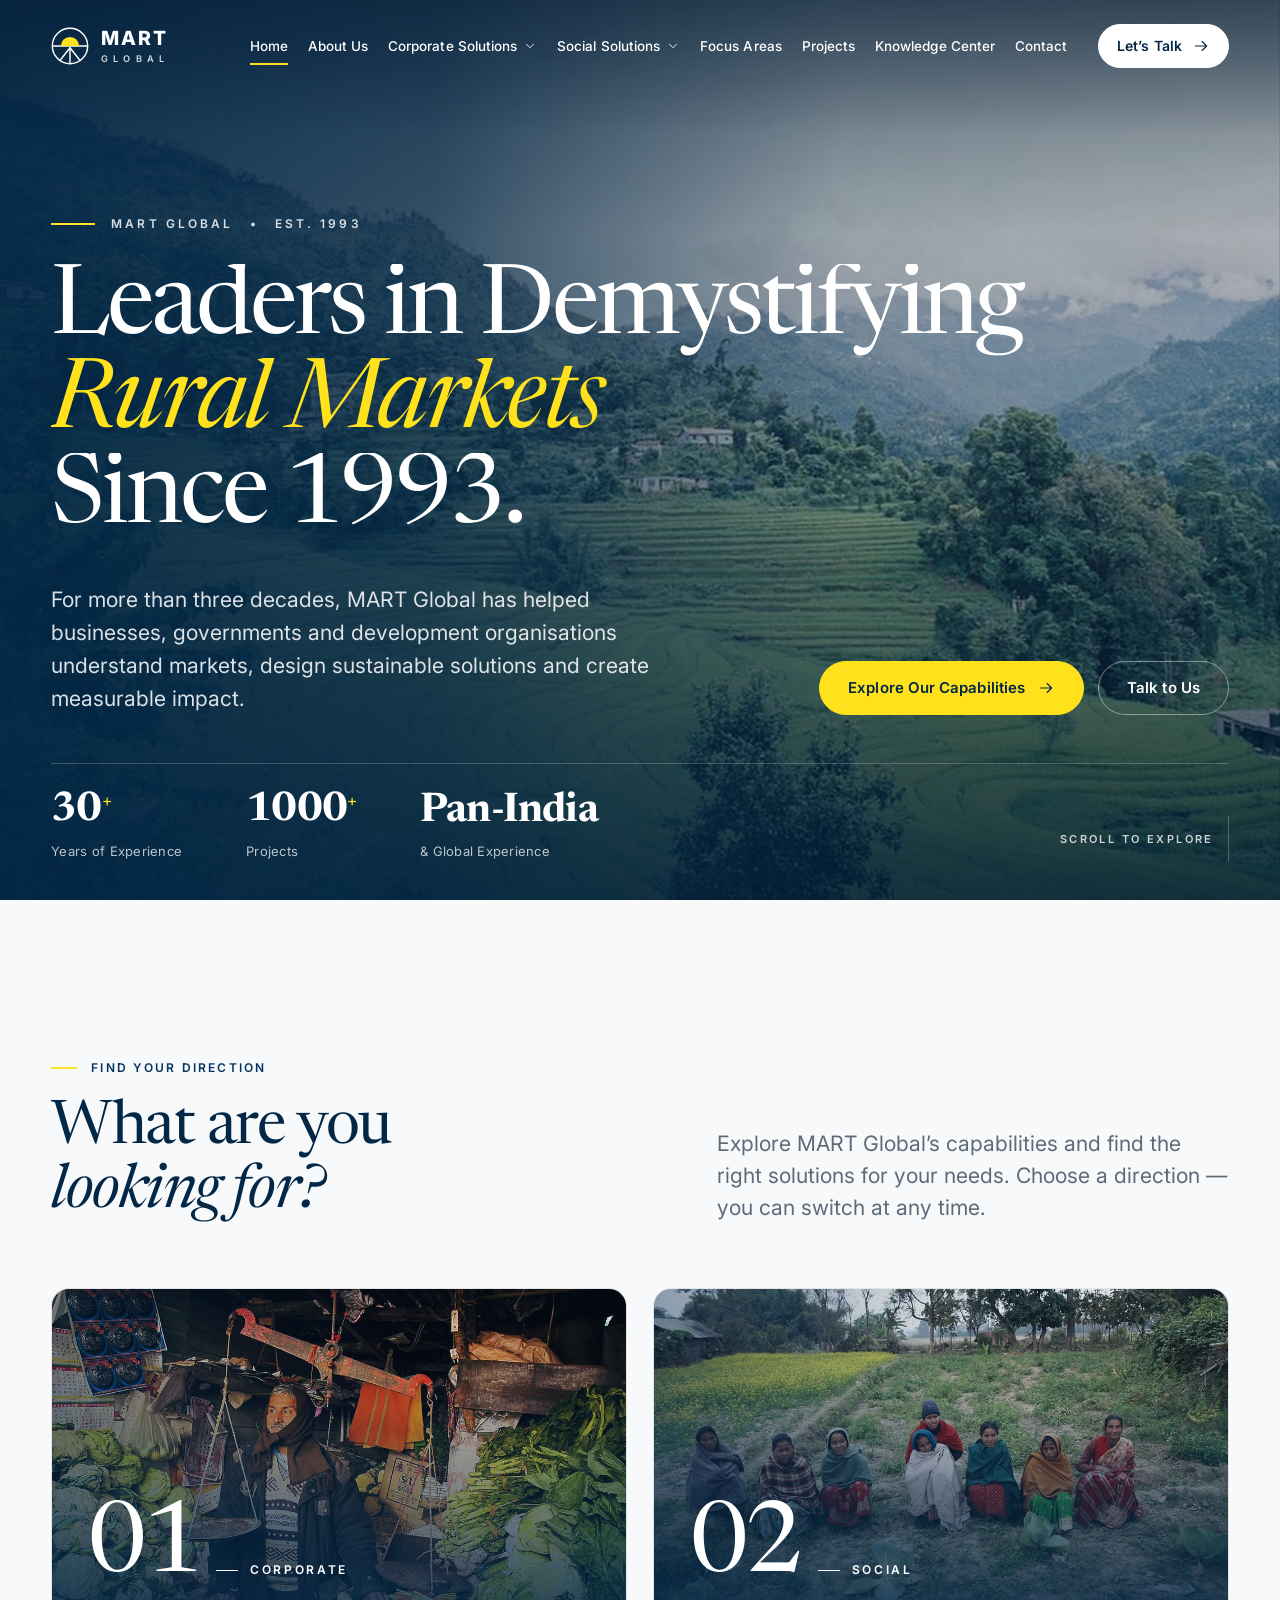
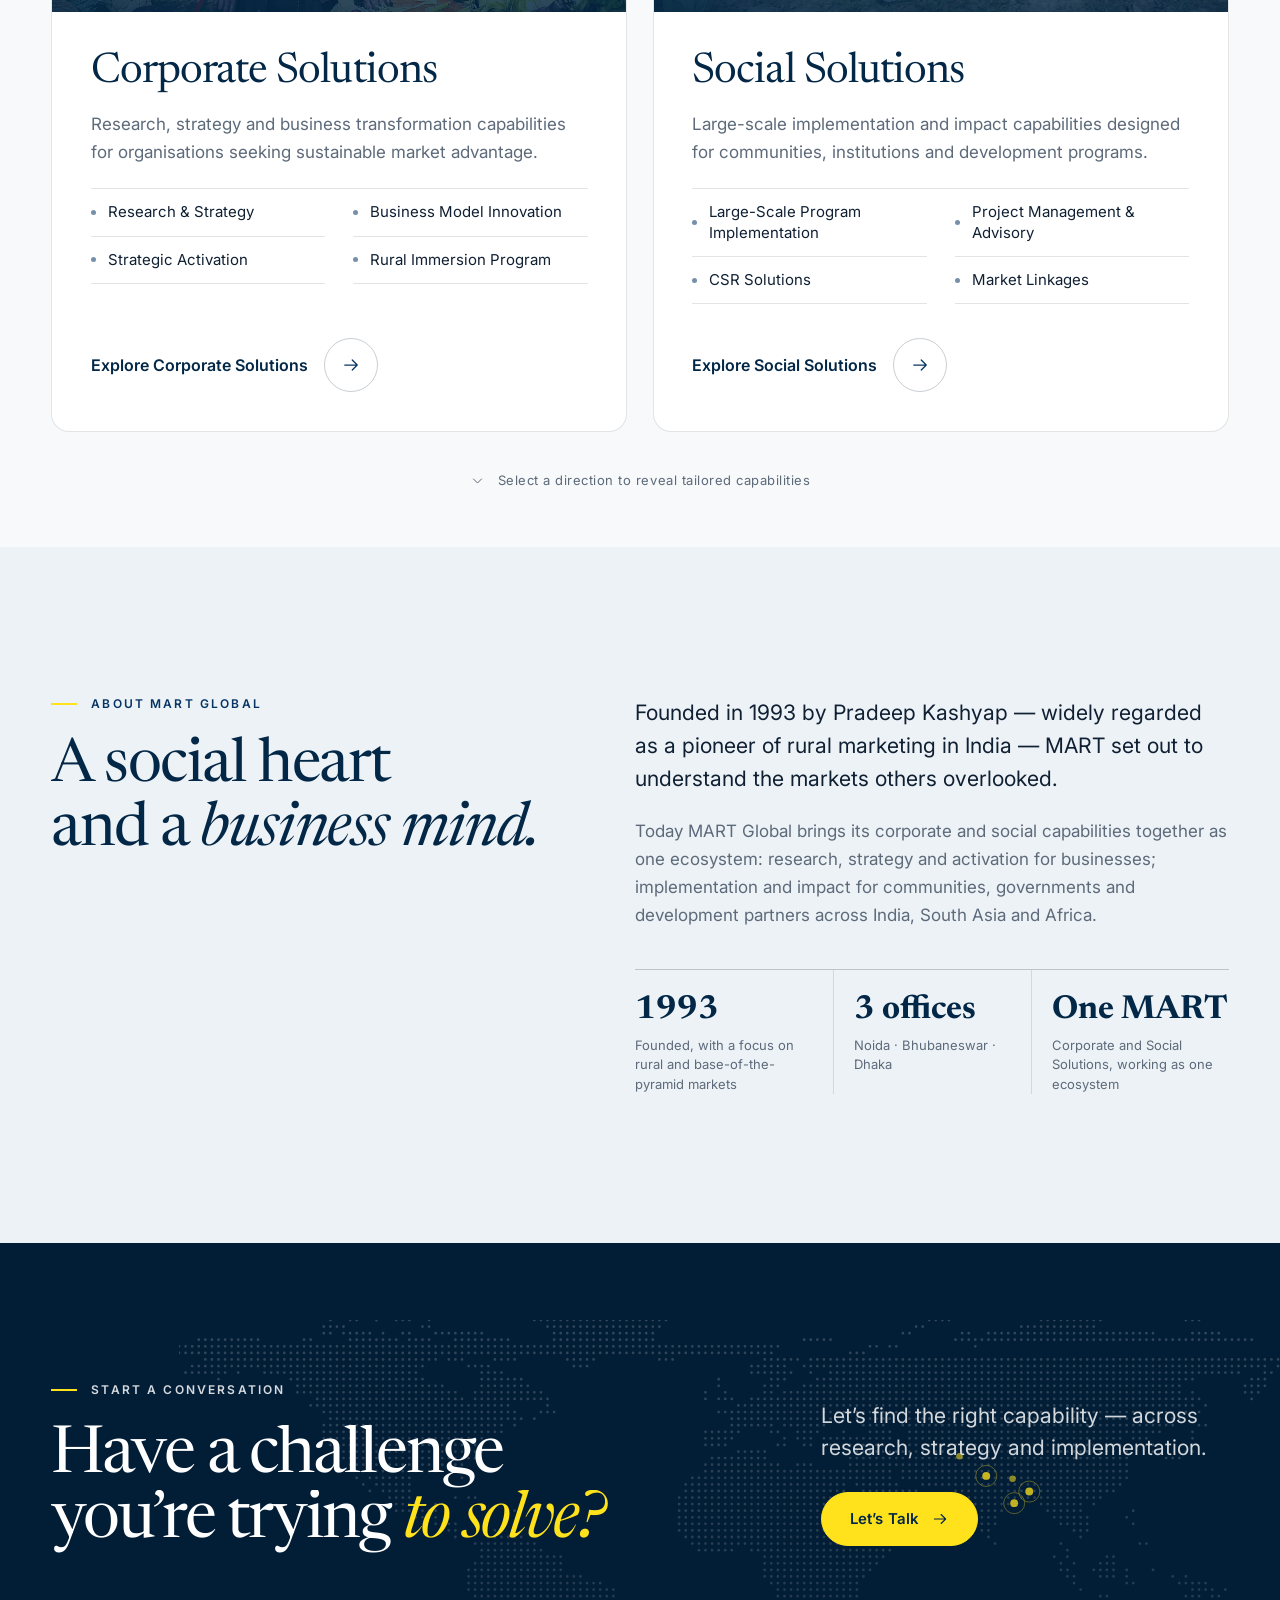
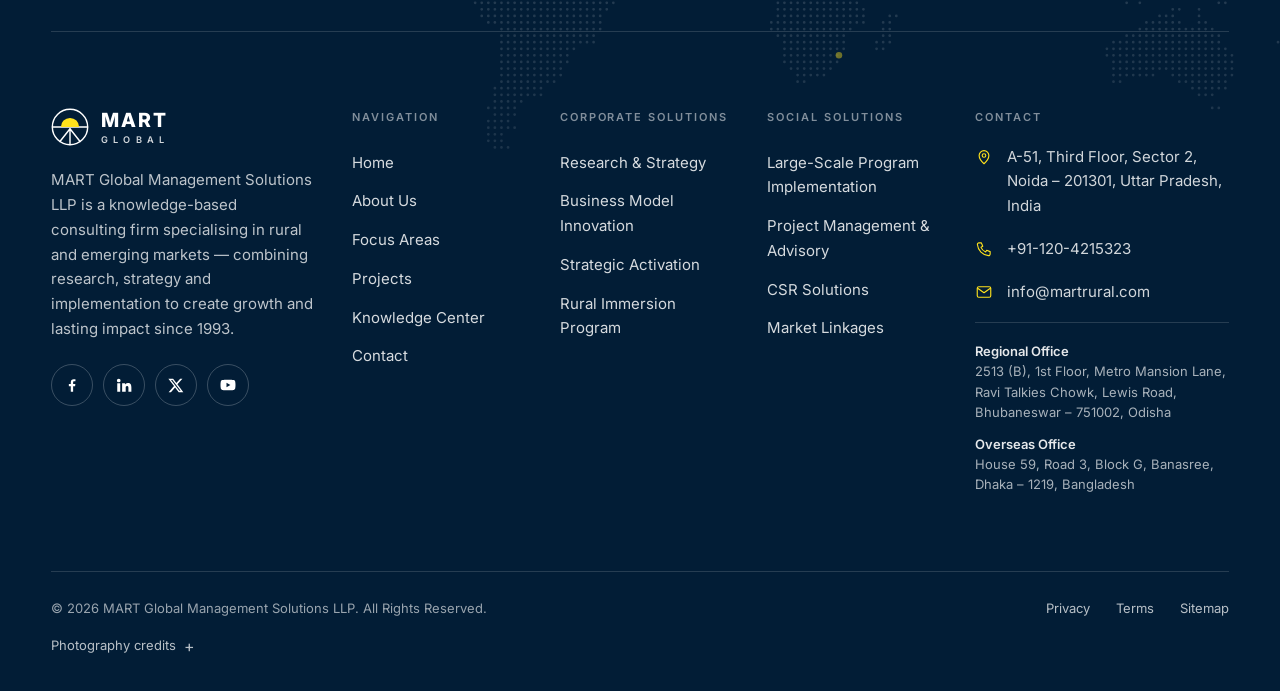
==== index.html @ ae4042a8 "Add MART Global premium frontend prototype (checkpoint) Three static pages (home with Corporate/Soci" ====
<!doctype html>
<html lang="en-IN">
<head>
  <meta charset="utf-8">
  <meta name="viewport" content="width=device-width, initial-scale=1, viewport-fit=cover">
  <title>MART Global — Leaders in Demystifying Rural Markets Since 1993</title>
  <meta name="description" content="MART Global Management Solutions LLP helps businesses, governments and development organisations understand rural and emerging markets, design sustainable solutions and create measurable impact.">
  <meta name="theme-color" content="#032746">
  <meta property="og:type" content="website">
  <meta property="og:site_name" content="MART Global Management Solutions LLP">
  <meta property="og:title" content="MART Global — Leaders in Demystifying Rural Markets Since 1993">
  <meta property="og:description" content="MART Global Management Solutions LLP helps businesses, governments and development organisations understand rural and emerging markets, design sustainable solutions and create measurable impact.">
  <meta property="og:image" content="assets/images/hero-rural-market.webp">
  <link rel="icon" href="assets/icons/favicon.svg" type="image/svg+xml">
  <link rel="preload" href="assets/fonts/newsreader-latin.woff2" as="font" type="font/woff2" crossorigin>
  <link rel="preload" href="assets/fonts/inter-latin.woff2" as="font" type="font/woff2" crossorigin>
  <link rel="stylesheet" href="assets/css/style.css">
  <script>document.documentElement.classList.add('js');</script>
</head>
<body class="page-home" id="top">
<svg xmlns="http://www.w3.org/2000/svg" style="position:absolute;width:0;height:0;overflow:hidden" aria-hidden="true" focusable="false"><symbol id="i-arrow-right" viewBox="0 0 24 24" fill="none" stroke="currentColor" stroke-width="1.5" stroke-linecap="round" stroke-linejoin="round"><path d="M4.5 12h15M13.5 6l6 6-6 6"/></symbol><symbol id="i-arrow-up-right" viewBox="0 0 24 24" fill="none" stroke="currentColor" stroke-width="1.5" stroke-linecap="round" stroke-linejoin="round"><path d="M7 17 17 7M8.5 7H17v8.5"/></symbol><symbol id="i-chevron-down" viewBox="0 0 24 24" fill="none" stroke="currentColor" stroke-width="1.5" stroke-linecap="round" stroke-linejoin="round"><path d="m6 9 6 6 6-6"/></symbol><symbol id="i-plus" viewBox="0 0 24 24" fill="none" stroke="currentColor" stroke-width="1.5" stroke-linecap="round" stroke-linejoin="round"><path d="M12 5v14M5 12h14"/></symbol><symbol id="i-close" viewBox="0 0 24 24" fill="none" stroke="currentColor" stroke-width="1.5" stroke-linecap="round" stroke-linejoin="round"><path d="M6 6l12 12M18 6 6 18"/></symbol><symbol id="i-phone" viewBox="0 0 24 24" fill="none" stroke="currentColor" stroke-width="1.5" stroke-linecap="round" stroke-linejoin="round"><path d="M5.2 3.8h3.3l1.8 4.6-2.3 1.4a11.5 11.5 0 0 0 6.2 6.2l1.4-2.3 4.6 1.8v3.3a2 2 0 0 1-2.2 2A16.3 16.3 0 0 1 3.2 6a2 2 0 0 1 2-2.2Z"/></symbol><symbol id="i-mail" viewBox="0 0 24 24" fill="none" stroke="currentColor" stroke-width="1.5" stroke-linecap="round" stroke-linejoin="round"><rect x="3" y="5" width="18" height="14" rx="2"/><path d="m3.5 7 8.5 6 8.5-6"/></symbol><symbol id="i-map-pin" viewBox="0 0 24 24" fill="none" stroke="currentColor" stroke-width="1.5" stroke-linecap="round" stroke-linejoin="round"><path d="M12 21s-6.5-5.8-6.5-11a6.5 6.5 0 0 1 13 0c0 5.2-6.5 11-6.5 11Z"/><circle cx="12" cy="10" r="2.4"/></symbol><symbol id="i-globe" viewBox="0 0 24 24" fill="none" stroke="currentColor" stroke-width="1.5" stroke-linecap="round" stroke-linejoin="round"><circle cx="12" cy="12" r="9"/><path d="M3 12h18M12 3c2.5 2.6 3.8 5.6 3.8 9s-1.3 6.4-3.8 9c-2.5-2.6-3.8-5.6-3.8-9S9.5 5.6 12 3Z"/></symbol><symbol id="i-radar" viewBox="0 0 24 24" fill="none" stroke="currentColor" stroke-width="1.5" stroke-linecap="round" stroke-linejoin="round"><circle cx="12" cy="12" r="9"/><circle cx="12" cy="12" r="5"/><path d="m12 12 5.5-5.5"/><circle cx="12" cy="12" r="1.2"/></symbol><symbol id="i-institution" viewBox="0 0 24 24" fill="none" stroke="currentColor" stroke-width="1.5" stroke-linecap="round" stroke-linejoin="round"><path d="M3 9.5 12 4l9 5.5M5 10.5v7M9.7 10.5v7M14.3 10.5v7M19 10.5v7M3 20h18"/></symbol><symbol id="i-megaphone" viewBox="0 0 24 24" fill="none" stroke="currentColor" stroke-width="1.5" stroke-linecap="round" stroke-linejoin="round"><path d="M4 10.2v3.6c0 .6.4 1 1 1h2.2L13 19V5L7.2 9.2H5c-.6 0-1 .4-1 1Z"/><path d="M16.5 9.2a4 4 0 0 1 0 5.6M19 6.7a7.6 7.6 0 0 1 0 10.6"/></symbol><symbol id="i-flag" viewBox="0 0 24 24" fill="none" stroke="currentColor" stroke-width="1.5" stroke-linecap="round" stroke-linejoin="round"><path d="M5.5 21V3.8M5.5 4.5h11.8l-2.3 4 2.3 4H5.5"/></symbol><symbol id="i-sprout" viewBox="0 0 24 24" fill="none" stroke="currentColor" stroke-width="1.5" stroke-linecap="round" stroke-linejoin="round"><path d="M12 21v-8.5M12 12.5c0-4.3 3-7.3 8-7.3 0 5-3 7.3-8 7.3ZM12 14.5c0-3.1-2.6-5.4-7-5.4 0 3.9 2.6 5.4 7 5.4Z"/></symbol><symbol id="i-people" viewBox="0 0 24 24" fill="none" stroke="currentColor" stroke-width="1.5" stroke-linecap="round" stroke-linejoin="round"><circle cx="12" cy="7.5" r="2.6"/><circle cx="5.3" cy="9.6" r="2"/><circle cx="18.7" cy="9.6" r="2"/><path d="M7.8 19.5c0-2.4 1.9-4.3 4.2-4.3s4.2 1.9 4.2 4.3M2.3 18.5c0-1.9 1.4-3.4 3.1-3.4.9 0 1.7.4 2.3 1M21.7 18.5c0-1.9-1.4-3.4-3.1-3.4-.9 0-1.7.4-2.3 1"/></symbol><symbol id="i-woman-spark" viewBox="0 0 24 24" fill="none" stroke="currentColor" stroke-width="1.5" stroke-linecap="round" stroke-linejoin="round"><circle cx="10" cy="7.5" r="3.2"/><path d="M3.8 20.5c0-3.5 2.8-6.3 6.2-6.3s6.2 2.8 6.2 6.3M18.5 3.5v5M16 6h5"/></symbol><symbol id="i-cap" viewBox="0 0 24 24" fill="none" stroke="currentColor" stroke-width="1.5" stroke-linecap="round" stroke-linejoin="round"><path d="m2.5 9.2 9.5-4.7 9.5 4.7-9.5 4.7Z"/><path d="M6.3 11.2v4.6c0 1.6 2.6 3 5.7 3s5.7-1.4 5.7-3v-4.6M21.5 9.2v5.5"/></symbol><symbol id="i-wallet" viewBox="0 0 24 24" fill="none" stroke="currentColor" stroke-width="1.5" stroke-linecap="round" stroke-linejoin="round"><path d="M4 7.5V6.3C4 5 5 4 6.3 4h10.4M4 7.5h15a1 1 0 0 1 1 1V19a1 1 0 0 1-1 1H5a1 1 0 0 1-1-1V7.5Z"/><path d="M15.5 13.8h2"/></symbol><symbol id="i-tree" viewBox="0 0 24 24" fill="none" stroke="currentColor" stroke-width="1.5" stroke-linecap="round" stroke-linejoin="round"><path d="M5.5 18.5C5.5 10.6 11.3 4.8 19.5 4.5c-.3 8.2-6.1 14-14 14Z"/><path d="M5.5 18.5 14 10M4 20l1.5-1.5"/></symbol><symbol id="i-mobile" viewBox="0 0 24 24" fill="none" stroke="currentColor" stroke-width="1.5" stroke-linecap="round" stroke-linejoin="round"><rect x="6.8" y="2.8" width="10.4" height="18.4" rx="2.2"/><path d="M10.8 18h2.4"/></symbol><symbol id="i-stall" viewBox="0 0 24 24" fill="none" stroke="currentColor" stroke-width="1.5" stroke-linecap="round" stroke-linejoin="round"><path d="M3.5 9 5.4 4h13.2l1.9 5M3.5 9h17c0 1.7-1.3 3-2.8 3s-2.9-1.3-2.9-3c0 1.7-1.3 3-2.8 3S9.2 10.7 9.2 9c0 1.7-1.3 3-2.9 3S3.5 10.7 3.5 9ZM5.2 12v8.5h13.6V12M10 20.5v-4.5h4v4.5"/></symbol><symbol id="i-handshake" viewBox="0 0 24 24" fill="none" stroke="currentColor" stroke-width="1.5" stroke-linecap="round" stroke-linejoin="round"><path d="m2.5 11 3.6-3.6 3.4 1.2 2-1.6c.8-.6 1.9-.6 2.7 0l3.2 2.6 2.6-.4M2.5 11l2 2M21.5 10.6l-2.3 2.7M7 13.5l3.1 3a1.3 1.3 0 0 0 1.9-1.9M9.2 12.2l3.9 3.7a1.3 1.3 0 0 0 1.9-1.8l-2.6-2.6M12.3 11.4l2.9 2.8a1.3 1.3 0 0 0 1.9-1.8L14 9.3"/></symbol><symbol id="i-chart" viewBox="0 0 24 24" fill="none" stroke="currentColor" stroke-width="1.5" stroke-linecap="round" stroke-linejoin="round"><path d="M4 20V4M4 20h16M8 16v-4M12 16V8M16 16v-6"/></symbol><symbol id="i-target" viewBox="0 0 24 24" fill="none" stroke="currentColor" stroke-width="1.5" stroke-linecap="round" stroke-linejoin="round"><circle cx="12" cy="12" r="8.5"/><circle cx="12" cy="12" r="4.5"/><circle cx="12" cy="12" r="1"/></symbol><symbol id="i-spark" viewBox="0 0 24 24" fill="none" stroke="currentColor" stroke-width="1.5" stroke-linecap="round" stroke-linejoin="round"><path d="M12 3v4M12 17v4M3 12h4M17 12h4M5.6 5.6l2.8 2.8M15.6 15.6l2.8 2.8M5.6 18.4l2.8-2.8M15.6 8.4l2.8-2.8"/></symbol><symbol id="i-linkedin" viewBox="0 0 24 24" fill="currentColor"><path d="M4.98 3.5a2.48 2.48 0 1 1 0 4.96 2.48 2.48 0 0 1 0-4.96ZM3 9.75h3.96V21H3V9.75Zm6.5 0h3.8v1.54h.05c.53-1 1.82-2.05 3.75-2.05 4 0 4.74 2.63 4.74 6.06V21h-3.95v-5.06c0-1.2-.02-2.76-1.68-2.76-1.68 0-1.94 1.31-1.94 2.67V21H9.5V9.75Z"/></symbol><symbol id="i-facebook" viewBox="0 0 24 24" fill="currentColor"><path d="M13.5 21v-7.5h2.6l.4-3h-3V8.6c0-.87.25-1.46 1.5-1.46h1.6V4.46A21 21 0 0 0 14.27 4.3c-2.3 0-3.87 1.4-3.87 3.98v2.22H7.8v3h2.6V21h3.1Z"/></symbol><symbol id="i-x" viewBox="0 0 24 24" fill="currentColor"><path d="M17.53 3.5h3.07l-6.7 7.66 7.88 10.34h-6.17l-4.83-6.32-5.53 6.32H2.18l7.17-8.2L1.8 3.5h6.33l4.37 5.78 5.03-5.78Zm-1.08 16.18h1.7L7.18 5.22H5.35l11.1 14.46Z"/></symbol><symbol id="i-youtube" viewBox="0 0 24 24" fill="currentColor"><path d="M21.6 7.2a2.5 2.5 0 0 0-1.76-1.77C18.3 5 12 5 12 5s-6.3 0-7.84.43A2.5 2.5 0 0 0 2.4 7.2 26 26 0 0 0 2 12a26 26 0 0 0 .4 4.8 2.5 2.5 0 0 0 1.76 1.77C5.7 19 12 19 12 19s6.3 0 7.84-.43a2.5 2.5 0 0 0 1.76-1.77A26 26 0 0 0 22 12a26 26 0 0 0-.4-4.8ZM10 15V9l5.2 3L10 15Z"/></symbol><symbol id="i-instagram" viewBox="0 0 24 24" fill="none" stroke="currentColor" stroke-width="1.6" stroke-linecap="round" stroke-linejoin="round"><rect x="3.5" y="3.5" width="17" height="17" rx="5"/><circle cx="12" cy="12" r="4"/><circle cx="17.3" cy="6.7" r=".6" fill="currentColor"/></symbol></svg>
<a class="skip-link" href="#main">Skip to content</a>
<header class="site-header" data-header>
  <div class="container header__inner">
    <a class="brand" href="index.html" aria-label="MART Global — home">
      <svg class="brand__mark" viewBox="0 0 40 40" aria-hidden="true" focusable="false">
        <g fill="none" stroke="currentColor" stroke-width="1.5" stroke-linecap="round">
          <circle cx="20" cy="20" r="18.6"/>
          <path d="M1.6 20h36.8M20 21.8 9.4 35.2M20 21.8v16.6M20 21.8l10.6 13.4"/>
        </g>
        <path d="M10.4 20a9.6 9.6 0 0 1 19.2 0Z" fill="#FFE21C"/>
      </svg>
      <span class="brand__word"><span class="brand__name">MART</span><span class="brand__sub">Global</span></span>
    </a>

    <nav class="primary-nav" aria-label="Primary">
      <ul class="nav-list">
        <li><a class="nav-link" href="#top" aria-current="page">Home</a></li>
        <li><a class="nav-link" href="index.html#about">About Us</a></li>
        <li>
          <button class="nav-link" type="button" aria-expanded="false" aria-controls="mega-corporate" data-mega-trigger>
            Corporate Solutions <svg class="chev" aria-hidden="true" focusable="false"><use href="#i-chevron-down"></use></svg>
          </button>
        </li>
        <li>
          <button class="nav-link" type="button" aria-expanded="false" aria-controls="mega-social" data-mega-trigger>
            Social Solutions <svg class="chev" aria-hidden="true" focusable="false"><use href="#i-chevron-down"></use></svg>
          </button>
        </li>
        <li><a class="nav-link" href="index.html#focus">Focus Areas</a></li>
        <li><a class="nav-link" href="index.html#projects">Projects</a></li>
        <li><a class="nav-link" href="#" data-soon="The Knowledge Center is planned for the next design phase.">Knowledge Center</a></li>
        <li><a class="nav-link" href="#contact">Contact</a></li>
      </ul>
    </nav>

    <a class="btn btn--sm header__cta" href="#contact">Let’s Talk <svg class="icon" aria-hidden="true" focusable="false"><use href="#i-arrow-right"></use></svg></a>

    <button class="menu-toggle" type="button" aria-expanded="false" aria-controls="mobile-menu" data-menu-toggle>
      <span class="menu-toggle__label" data-menu-label>Menu</span>
      <span class="menu-toggle__box" aria-hidden="true"><span></span><span></span></span>
    </button>
  </div>

  <!-- Corporate mega menu -->
  <div class="mega" id="mega-corporate" data-mega inert>
    <div class="container mega__inner">
      <div class="mega__intro">
        <p class="eyebrow stagger-item" style="--i:0">Corporate Solutions</p>
        <p class="mega__title stagger-item" style="--i:1">Insight, strategy and activation for emerging markets.</p>
        <p class="stagger-item" style="--i:2">Research, strategy and business transformation capabilities for organisations seeking sustainable market advantage.</p>
        <a class="link-arrow stagger-item" style="--i:3" href="index.html#corporate">Explore Corporate Solutions <svg class="icon" aria-hidden="true" focusable="false"><use href="#i-arrow-right"></use></svg></a>
      </div>
      <ul class="mega__services">
        <li class="stagger-item" style="--i:1">
          <a class="mega-item" href="research-strategy.html" >
            <span class="mega-item__num">01</span>
            <span><span class="mega-item__title">Research &amp; Strategy</span><span class="mega-item__desc">Market intelligence, consumer insight and strategic direction.</span></span>
            <span class="mega-item__arrow"><svg class="icon" aria-hidden="true" focusable="false"><use href="#i-arrow-right"></use></svg></span>
          </a>
        </li>
        <li class="stagger-item" style="--i:2">
          <a class="mega-item" href="#" data-soon>
            <span class="mega-item__num">02</span>
            <span><span class="mega-item__title">Business Model Innovation</span><span class="mega-item__desc">Viable models for emerging and base-of-the-pyramid markets.</span></span>
            <span class="mega-item__arrow"><svg class="icon" aria-hidden="true" focusable="false"><use href="#i-arrow-right"></use></svg></span>
          </a>
        </li>
        <li class="stagger-item" style="--i:3">
          <a class="mega-item" href="#" data-soon>
            <span class="mega-item__num">03</span>
            <span><span class="mega-item__title">Strategic Activation</span><span class="mega-item__desc">Taking strategy to market through pilots and on-ground execution.</span></span>
            <span class="mega-item__arrow"><svg class="icon" aria-hidden="true" focusable="false"><use href="#i-arrow-right"></use></svg></span>
          </a>
        </li>
        <li class="stagger-item" style="--i:4">
          <a class="mega-item" href="#" data-soon>
            <span class="mega-item__num">04</span>
            <span><span class="mega-item__title">Rural Immersion Program</span><span class="mega-item__desc">Field immersions that bring leadership face to face with rural India.</span></span>
            <span class="mega-item__arrow"><svg class="icon" aria-hidden="true" focusable="false"><use href="#i-arrow-right"></use></svg></span>
          </a>
        </li>
      </ul>
      <div class="mega__aside">
        <div class="stagger-item" style="--i:2">
          <p class="mega__label">Explore More</p>
          <div class="mega__links">
            <a href="index.html#focus">Focus Areas <svg class="icon" aria-hidden="true" focusable="false"><use href="#i-arrow-right"></use></svg></a>
            <a href="index.html#projects">Projects <svg class="icon" aria-hidden="true" focusable="false"><use href="#i-arrow-right"></use></svg></a>
            <a href="index.html#social">Social Solutions <svg class="icon" aria-hidden="true" focusable="false"><use href="#i-arrow-right"></use></svg></a>
          </div>
        </div>
        <a class="mega__feature stagger-item" style="--i:4" href="research-strategy.html">
          <img src="assets/images/research-field-sm.webp" alt="" width="960" height="638" loading="lazy" decoding="async">
          <span>Research &amp; Strategy <svg class="icon" aria-hidden="true" focusable="false"><use href="#i-arrow-right"></use></svg></span>
        </a>
      </div>
    </div>
  </div>

  <!-- Social mega menu -->
  <div class="mega" id="mega-social" data-mega inert>
    <div class="container mega__inner">
      <div class="mega__intro">
        <p class="eyebrow stagger-item" style="--i:0">Social Solutions</p>
        <p class="mega__title stagger-item" style="--i:1">Implementation and impact, at scale.</p>
        <p class="stagger-item" style="--i:2">Large-scale implementation and impact capabilities designed for communities, institutions and development programs.</p>
        <a class="link-arrow stagger-item" style="--i:3" href="index.html#social">Explore Social Solutions <svg class="icon" aria-hidden="true" focusable="false"><use href="#i-arrow-right"></use></svg></a>
      </div>
      <ul class="mega__services">
        <li class="stagger-item" style="--i:1">
          <a class="mega-item" href="large-scale-program-implementation.html" >
            <span class="mega-item__num">01</span>
            <span><span class="mega-item__title">Large-Scale Program Implementation</span><span class="mega-item__desc">Complex programs delivered with communities and institutions.</span></span>
            <span class="mega-item__arrow"><svg class="icon" aria-hidden="true" focusable="false"><use href="#i-arrow-right"></use></svg></span>
          </a>
        </li>
        <li class="stagger-item" style="--i:2">
          <a class="mega-item" href="#" data-soon>
            <span class="mega-item__num">02</span>
            <span><span class="mega-item__title">Project Management &amp; Advisory</span><span class="mega-item__desc">Program design, management support and monitoring.</span></span>
            <span class="mega-item__arrow"><svg class="icon" aria-hidden="true" focusable="false"><use href="#i-arrow-right"></use></svg></span>
          </a>
        </li>
        <li class="stagger-item" style="--i:3">
          <a class="mega-item" href="#" data-soon>
            <span class="mega-item__num">03</span>
            <span><span class="mega-item__title">CSR Solutions</span><span class="mega-item__desc">Strategy, implementation and impact assessment for CSR.</span></span>
            <span class="mega-item__arrow"><svg class="icon" aria-hidden="true" focusable="false"><use href="#i-arrow-right"></use></svg></span>
          </a>
        </li>
        <li class="stagger-item" style="--i:4">
          <a class="mega-item" href="#" data-soon>
            <span class="mega-item__num">04</span>
            <span><span class="mega-item__title">Market Linkages</span><span class="mega-item__desc">Connecting producers and rural enterprises to markets.</span></span>
            <span class="mega-item__arrow"><svg class="icon" aria-hidden="true" focusable="false"><use href="#i-arrow-right"></use></svg></span>
          </a>
        </li>
      </ul>
      <div class="mega__aside">
        <div class="stagger-item" style="--i:2">
          <p class="mega__label">Explore More</p>
          <div class="mega__links">
            <a href="index.html#focus">Focus Areas <svg class="icon" aria-hidden="true" focusable="false"><use href="#i-arrow-right"></use></svg></a>
            <a href="index.html#projects">Projects <svg class="icon" aria-hidden="true" focusable="false"><use href="#i-arrow-right"></use></svg></a>
            <a href="index.html#corporate">Corporate Solutions <svg class="icon" aria-hidden="true" focusable="false"><use href="#i-arrow-right"></use></svg></a>
          </div>
        </div>
        <a class="mega__feature stagger-item" style="--i:4" href="large-scale-program-implementation.html">
          <img src="assets/images/program-community-sm.webp" alt="" width="960" height="720" loading="lazy" decoding="async">
          <span>Large-Scale Program Implementation <svg class="icon" aria-hidden="true" focusable="false"><use href="#i-arrow-right"></use></svg></span>
        </a>
      </div>
    </div>
  </div>
</header>
<div class="mega-scrim" data-mega-scrim aria-hidden="true"></div>

<!-- Full-screen mobile menu -->
<div class="mobile-menu" id="mobile-menu" data-mobile-menu inert aria-label="Site menu">
  <nav aria-label="Mobile">
    <ul class="mobile-menu__list">
      <li style="--i:0"><a class="m-link" href="#top" aria-current="page">Home</a></li>
      <li style="--i:1"><a class="m-link" href="index.html#about">About Us</a></li>
      <li style="--i:2">
        <button class="m-link" type="button" aria-expanded="false" aria-controls="m-corporate" data-m-acc>Corporate Solutions <span class="m-link__icon" aria-hidden="true"></span></button>
        <div class="m-acc__panel" id="m-corporate" inert>
          <div class="m-acc__inner">
            <ul>
              <li><a class="m-sub" href="research-strategy.html" ><span>01</span>Research &amp; Strategy</a></li>
              <li><a class="m-sub" href="#" data-soon><span>02</span>Business Model Innovation</a></li>
              <li><a class="m-sub" href="#" data-soon><span>03</span>Strategic Activation</a></li>
              <li><a class="m-sub" href="#" data-soon><span>04</span>Rural Immersion Program</a></li>
              <li><a class="m-sub" href="index.html#corporate"><span>→</span>Explore Corporate Solutions</a></li>
            </ul>
          </div>
        </div>
      </li>
      <li style="--i:3">
        <button class="m-link" type="button" aria-expanded="false" aria-controls="m-social" data-m-acc>Social Solutions <span class="m-link__icon" aria-hidden="true"></span></button>
        <div class="m-acc__panel" id="m-social" inert>
          <div class="m-acc__inner">
            <ul>
              <li><a class="m-sub" href="large-scale-program-implementation.html" ><span>01</span>Large-Scale Program Implementation</a></li>
              <li><a class="m-sub" href="#" data-soon><span>02</span>Project Management &amp; Advisory</a></li>
              <li><a class="m-sub" href="#" data-soon><span>03</span>CSR Solutions</a></li>
              <li><a class="m-sub" href="#" data-soon><span>04</span>Market Linkages</a></li>
              <li><a class="m-sub" href="index.html#social"><span>→</span>Explore Social Solutions</a></li>
            </ul>
          </div>
        </div>
      </li>
      <li style="--i:4"><a class="m-link" href="index.html#focus">Focus Areas</a></li>
      <li style="--i:5"><a class="m-link" href="index.html#projects">Projects</a></li>
      <li style="--i:6"><a class="m-link" href="#" data-soon="The Knowledge Center is planned for the next design phase.">Knowledge Center</a></li>
      <li style="--i:7"><a class="m-link" href="#contact">Contact</a></li>
    </ul>
  </nav>
  <div class="mobile-menu__foot">
    <a class="btn btn--yellow" href="#contact">Let’s Talk <svg class="icon" aria-hidden="true" focusable="false"><use href="#i-arrow-right"></use></svg></a>
    <div class="mobile-menu__contact">
      <a href="tel:+911204215323">+91-120-4215323</a>
      <a href="mailto:info@martrural.com">info@martrural.com</a>
      <span>A-51, Third Floor, Sector 2, Noida – 201301</span>
    </div>
  </div>
</div>
<main id="main">

  <!-- ============================== HERO ============================== -->
  <section class="hero" data-hero aria-labelledby="hero-title">
    <div class="hero__media" data-parallax data-parallax-speed="0.14">
      <picture><source type="image/avif" srcset="assets/images/hero-rural-market-sm.avif 960w, assets/images/hero-rural-market.avif 1920w" sizes="100vw"><img src="assets/images/hero-rural-market.webp" srcset="assets/images/hero-rural-market-sm.webp 960w, assets/images/hero-rural-market.webp 1920w" sizes="100vw" alt="Terraced rice fields in a green Himalayan valley in Sikkim" width="1920" height="1286" decoding="async" fetchpriority="high"></picture>
    </div>
    <div class="hero__overlay" aria-hidden="true"></div>
    <div class="container hero__inner">
      <p class="hero__kicker hero-in" style="--d:120ms">MART Global <span aria-hidden="true">•</span> Est. 1993</p>
      <h1 class="hero__title hero-lines" id="hero-title" style="--d:160ms">
        <span class="line" style="--l:0"><span>Leaders in Demystifying</span></span>
        <span class="line" style="--l:1"><span><em>Rural Markets</em></span></span>
        <span class="line" style="--l:2"><span>Since 1993.</span></span>
      </h1>
      <div class="hero__row">
        <p class="hero__lead hero-in" style="--d:560ms">For more than three decades, MART Global has helped businesses, governments and development organisations understand markets, design sustainable solutions and create measurable impact.</p>
        <div class="hero__actions hero-in" style="--d:680ms">
          <a class="btn btn--yellow" href="#explore">Explore Our Capabilities <svg class="icon" aria-hidden="true" focusable="false"><use href="#i-arrow-right"></use></svg></a>
          <a class="btn btn--ghost" href="#contact">Talk to Us</a>
        </div>
      </div>
      <div class="hero__metrics hero-in" style="--d:820ms">
        <p class="metric"><strong class="metric__value num">30<sup>+</sup></strong><span class="metric__label">Years of Experience</span></p>
        <p class="metric"><strong class="metric__value num">1000<sup>+</sup></strong><span class="metric__label">Projects</span></p>
        <p class="metric"><strong class="metric__value">Pan-India</strong><span class="metric__label">&amp; Global Experience</span></p>
        <a class="hero__scroll" href="#explore">Scroll to explore <span class="hero__scroll-line" aria-hidden="true"></span></a>
      </div>
    </div>
  </section>

  <!-- ============================ SELECTOR ============================ -->
  <section class="selector" id="explore" data-selector-section aria-labelledby="selector-title">
    <div class="container">
      <div class="selector__head">
        <div>
          <p class="eyebrow reveal-up">Find your direction</p>
          <h2 class="h2 reveal-lines" id="selector-title">
            <span class="line"><span>What are you</span></span>
            <span class="line" style="--l:1"><span><em>looking for?</em></span></span>
          </h2>
        </div>
        <p class="selector__lead reveal-up" style="--delay:120ms">Explore MART Global’s capabilities and find the right solutions for your needs. Choose a direction — you can switch at any time.</p>
      </div>

      <div class="selector__grid stagger-group" data-selector>
        <article class="choice reveal-up" data-choice="corporate" aria-labelledby="choice-corporate-title">
          <div class="choice__media">
            <img src="assets/images/corporate-research.webp" alt="A vegetable trader weighing produce at a market stall in Darjeeling" width="1024" height="768" loading="lazy" decoding="async" class="fade-in">
            <div class="choice__marker" aria-hidden="true"><span class="choice__num">01</span><span class="choice__label">Corporate</span></div>
            <span class="choice__status" aria-hidden="true">Currently exploring</span>
          </div>
          <div class="choice__body">
            <h3 class="choice__title" id="choice-corporate-title">Corporate Solutions</h3>
            <p class="choice__desc">Research, strategy and business transformation capabilities for organisations seeking sustainable market advantage.</p>
            <ul class="choice__list">
              <li>Research &amp; Strategy</li>
              <li>Business Model Innovation</li>
              <li>Strategic Activation</li>
              <li>Rural Immersion Program</li>
            </ul>
            <button class="choice__cta" type="button" data-select="corporate" aria-pressed="false" aria-controls="experience">
              Explore Corporate Solutions <span class="arrow-circle" aria-hidden="true"><svg class="icon" aria-hidden="true" focusable="false"><use href="#i-arrow-right"></use></svg></span>
            </button>
          </div>
        </article>

        <article class="choice reveal-up" data-choice="social" aria-labelledby="choice-social-title">
          <div class="choice__media">
            <img src="assets/images/social-community.webp" alt="Women farmers seated together in a field during a community meeting in Nepal’s Terai" width="1024" height="683" loading="lazy" decoding="async" class="fade-in">
            <div class="choice__marker" aria-hidden="true"><span class="choice__num">02</span><span class="choice__label">Social</span></div>
            <span class="choice__status" aria-hidden="true">Currently exploring</span>
          </div>
          <div class="choice__body">
            <h3 class="choice__title" id="choice-social-title">Social Solutions</h3>
            <p class="choice__desc">Large-scale implementation and impact capabilities designed for communities, institutions and development programs.</p>
            <ul class="choice__list">
              <li>Large-Scale Program Implementation</li>
              <li>Project Management &amp; Advisory</li>
              <li>CSR Solutions</li>
              <li>Market Linkages</li>
            </ul>
            <button class="choice__cta" type="button" data-select="social" aria-pressed="false" aria-controls="experience">
              Explore Social Solutions <span class="arrow-circle" aria-hidden="true"><svg class="icon" aria-hidden="true" focusable="false"><use href="#i-arrow-right"></use></svg></span>
            </button>
          </div>
        </article>
      </div>
    </div>
    <div class="container selector__foot">
      <span class="selector__connector" data-connector aria-hidden="true"></span>
      <p class="selector__hint"><svg class="icon" aria-hidden="true" focusable="false"><use href="#i-chevron-down"></use></svg> Select a direction to reveal tailored capabilities</p>
    </div>
  </section>

  <!-- ======================= DYNAMIC EXPERIENCE ======================= -->
  <div class="experience" id="experience" data-experience-root tabindex="-1">
    <p class="visually-hidden" aria-live="polite" data-experience-status></p>

    <!-- ===================== CORPORATE EXPERIENCE ===================== -->
    <div class="experience__panel" id="exp-corporate" data-panel="corporate" hidden>

      <section class="section xp-intro" aria-labelledby="corp-intro-title">
        <div class="container xp-intro__grid">
          <div class="xp-intro__head">
            <p class="eyebrow reveal-up">Corporate Solutions</p>
            <h2 class="h2 xp-intro__title reveal-lines" id="corp-intro-title" tabindex="-1" data-experience-heading>
              <span class="line"><span>From Market Understanding</span></span>
              <span class="line" style="--l:1"><span><em>to Business Advantage.</em></span></span>
            </h2>
          </div>
          <div class="xp-intro__text">
            <p class="lead reveal-up" style="--delay:150ms">MART Global helps organisations understand markets, identify opportunities, build sustainable models and activate strategies across complex and emerging markets.</p>
            <ol class="xp-points stagger-group">
              <li class="reveal-up"><span class="xp-points__num">01</span><strong>Consumer &amp; market insight</strong><span>Evidence from villages, haats, households and retailers.</span></li>
              <li class="reveal-up"><span class="xp-points__num">02</span><strong>Strategy &amp; business models</strong><span>Choices grounded in how emerging markets really work.</span></li>
              <li class="reveal-up"><span class="xp-points__num">03</span><strong>Activation on the ground</strong><span>Pilots, roll-outs and immersions that move markets.</span></li>
            </ol>
          </div>
          <figure class="collage">
            <div class="collage__main reveal-mask" data-dir="right" style="--delay:160ms">
              <img src="assets/images/corporate-market.webp" alt="Sacks of grain, spices and produce lining a busy market street in Bangalore" width="1024" height="768" loading="lazy" decoding="async" class="fade-in">
            </div>
            <div class="collage__inset reveal-mask" style="--delay:380ms">
              <img src="assets/images/research-session.webp" alt="Village farmers seated on the ground during an information session near Kurnool" width="1024" height="620" loading="lazy" decoding="async" class="fade-in">
            </div>
            <div class="collage__badge reveal-up" style="--delay:420ms"><strong>1993</strong><span>Pioneering rural insight</span></div>
            <figcaption class="collage__caption reveal" style="--delay:500ms">Market insight begins in the field — with retailers, households and the weekly haat.</figcaption>
          </figure>
        </div>
      </section>

      <section class="section section--flush-top" id="corporate-services" aria-labelledby="corp-services-title">
        <div class="container">
          <div class="section-head section-head--split">
            <div>
              <p class="eyebrow reveal-up">Our Capabilities</p>
              <h2 class="h2 reveal-lines" id="corp-services-title">
                <span class="line"><span>Four ways we build</span></span>
                <span class="line" style="--l:1"><span><em>market advantage.</em></span></span>
              </h2>
            </div>
            <div class="section-head__aside reveal-up">
              <p class="muted measure-narrow">Each capability stands on its own — and each connects to the next, from the first field interview to a strategy in market.</p>
            </div>
          </div>
          <ul class="service-rows stagger-group" data-hover-preview>
            <li class="reveal-up">
              <a class="service-row__link" href="research-strategy.html" data-preview="assets/images/research-field-sm.webp">
                <span class="service-row__num">01</span>
                <span class="service-row__title">Research &amp; Strategy</span>
                <span class="service-row__desc">Market intelligence, consumer insight and strategic direction for confident decisions in complex markets.</span>
                <span class="arrow-circle" aria-hidden="true"><svg class="icon" aria-hidden="true" focusable="false"><use href="#i-arrow-right"></use></svg></span>
              </a>
            </li>
            <li class="reveal-up">
              <a class="service-row__link" href="#" data-soon data-preview="assets/images/corporate-innovation.webp">
                <span class="service-row__num">02</span>
                <span class="service-row__title">Business Model Innovation</span>
                <span class="service-row__desc">Commercially viable models, offers and channels designed for emerging and base-of-the-pyramid markets.</span>
                <span class="arrow-circle" aria-hidden="true"><svg class="icon" aria-hidden="true" focusable="false"><use href="#i-arrow-right"></use></svg></span>
              </a>
            </li>
            <li class="reveal-up">
              <a class="service-row__link" href="#" data-soon data-preview="assets/images/corporate-activation.webp">
                <span class="service-row__num">03</span>
                <span class="service-row__title">Strategic Activation</span>
                <span class="service-row__desc">Taking strategy to market through pilots, rural activation and disciplined on-ground execution.</span>
                <span class="arrow-circle" aria-hidden="true"><svg class="icon" aria-hidden="true" focusable="false"><use href="#i-arrow-right"></use></svg></span>
              </a>
            </li>
            <li class="reveal-up">
              <a class="service-row__link" href="#" data-soon data-preview="assets/images/corporate-immersion.webp">
                <span class="service-row__num">04</span>
                <span class="service-row__title">Rural Immersion Program</span>
                <span class="service-row__desc">Structured field immersions that put leadership teams face to face with rural consumers and communities.</span>
                <span class="arrow-circle" aria-hidden="true"><svg class="icon" aria-hidden="true" focusable="false"><use href="#i-arrow-right"></use></svg></span>
              </a>
            </li>
          </ul>
        </div>
      </section>

      <section class="section section--navy journey" aria-labelledby="journey-title">
        <div class="container">
          <div class="journey__head">
            <div>
              <p class="eyebrow eyebrow--light reveal-up">The Strategic Journey</p>
              <h2 class="h2 reveal-lines" id="journey-title">
                <span class="line"><span>One continuous line</span></span>
                <span class="line" style="--l:1"><span>from <em class="hl-yellow">insight to growth.</em></span></span>
              </h2>
            </div>
            <p class="lead reveal-up">Most advisory work stops at the report. MART stays with the problem — from the first field interview to the moment a strategy begins to scale.</p>
          </div>
          <ol class="journey__track" data-inview>
            <li class="journey__step reveal-up" style="--i:0;--ri:0"><span class="journey__node" aria-hidden="true"></span><span class="journey__num">01</span><h3 class="journey__word">Insight</h3><p>Understand consumers, channels and context — from the ground up.</p></li>
            <li class="journey__step reveal-up" style="--i:1;--ri:1"><span class="journey__node" aria-hidden="true"></span><span class="journey__num">02</span><h3 class="journey__word">Strategy</h3><p>Turn evidence into clear choices on where to play and how to win.</p></li>
            <li class="journey__step reveal-up" style="--i:2;--ri:2"><span class="journey__node" aria-hidden="true"></span><span class="journey__num">03</span><h3 class="journey__word">Innovation</h3><p>Design offers, models and channels that fit emerging markets.</p></li>
            <li class="journey__step reveal-up" style="--i:3;--ri:3"><span class="journey__node" aria-hidden="true"></span><span class="journey__num">04</span><h3 class="journey__word">Activation</h3><p>Pilot, launch and activate — with MART teams in the field.</p></li>
            <li class="journey__step reveal-up" style="--i:4;--ri:4"><span class="journey__node" aria-hidden="true"></span><span class="journey__num">05</span><h3 class="journey__word">Growth</h3><p>Scale what works and sustain the advantage over time.</p></li>
          </ol>
        </div>
      </section>

      <section class="section" id="corp-focus" aria-labelledby="focus-title">
        <div class="container focus__grid">
          <div class="focus__intro">
            <p class="eyebrow reveal-up">Focus Areas</p>
            <h2 class="h2 reveal-lines" id="focus-title">
              <span class="line"><span>Where our insight</span></span>
              <span class="line" style="--l:1"><span><em>runs deepest.</em></span></span>
            </h2>
            <p class="muted measure-narrow reveal-up">Three decades in India’s most complex markets have given us depth across the sectors that shape rural and emerging economies.</p>
          </div>
          <div class="focus__body" data-focus>
            <ul class="chips stagger-group" aria-label="Focus areas">
              <li class="reveal-up"><button class="chip" type="button" aria-pressed="true" data-detail="Input demand, farmer behaviour, crop economics and agricultural value chains.">Agriculture</button></li>
              <li class="reveal-up"><button class="chip" type="button" aria-pressed="false" data-detail="Distribution, weekly haats, retail networks and consumption across rural India.">Rural Markets</button></li>
              <li class="reveal-up"><button class="chip" type="button" aria-pressed="false" data-detail="Shoppers, brands and categories across emerging consumer segments.">Consumer Markets</button></li>
              <li class="reveal-up"><button class="chip" type="button" aria-pressed="false" data-detail="New products, business models and go-to-market approaches for the next billion consumers.">Business Innovation</button></li>
              <li class="reveal-up"><button class="chip" type="button" aria-pressed="false" data-detail="Building demand, channels and ecosystems where markets are still nascent.">Market Development</button></li>
              <li class="reveal-up"><button class="chip" type="button" aria-pressed="false" data-detail="Enterprise models, micro-entrepreneurs and rural business networks.">Entrepreneurship</button></li>
              <li class="reveal-up"><button class="chip" type="button" aria-pressed="false" data-detail="Strategy, programs and measurement for responsible, sustainable business.">CSR &amp; Sustainability</button></li>
            </ul>
            <div class="focus__detail reveal-up" aria-live="polite">
              <span class="focus__detail-num num" data-focus-num>01</span>
              <div class="focus__detail-body">
                <p class="focus__detail-title" data-focus-title>Agriculture</p>
                <p class="focus__detail-text" data-focus-text>Input demand, farmer behaviour, crop economics and agricultural value chains.</p>
              </div>
            </div>
          </div>
        </div>
      </section>

      <section class="section section--surface" id="corp-work" aria-labelledby="work-title">
        <div class="container">
          <div class="section-head section-head--split">
            <div>
              <p class="eyebrow reveal-up">Project Experience</p>
              <h2 class="h2 reveal-lines" id="work-title">
                <span class="line"><span>Work that</span></span>
                <span class="line" style="--l:1"><span><em>moves markets.</em></span></span>
              </h2>
            </div>
            <div class="section-head__aside reveal-up">
              <p class="muted measure-narrow">Representative engagements across consumer, financial and agricultural markets.</p>
              <a class="link-arrow" href="#" data-soon="The full projects library is planned for the next design phase.">View all projects <svg class="icon" aria-hidden="true" focusable="false"><use href="#i-arrow-right"></use></svg></a>
            </div>
          </div>
          <div class="work__grid">
            <article class="work-card work-card--feature reveal-up">
              <a class="work-card__link" href="#" data-soon="Detailed case studies are planned for the next design phase.">
                <div class="work-card__media">
                  <img src="assets/images/work-consumer.webp" alt="Market stalls with textiles and goods along a shaded lane in Goa" width="1024" height="768" loading="lazy" decoding="async" class="fade-in">
                  <span class="work-card__sector">Consumer Markets</span>
                </div>
                <div class="work-card__body">
                  <p class="work-card__meta">Research &amp; Strategy · Strategic Activation</p>
                  <h3 class="work-card__title"><span>Rural market entry for a national FMCG brand</span></h3>
                  <p class="work-card__text">Village-level demand mapping, retail network analysis and haat-cycle activation planning shaped a phased entry into new rural districts.</p>
                </div>
              </a>
            </article>
            <div class="work__side stagger-group">
              <article class="work-card reveal-up">
                <a class="work-card__link" href="#" data-soon="Detailed case studies are planned for the next design phase.">
                  <div class="work-card__media">
                    <img src="assets/images/work-finance.webp" alt="A member of a women’s self-help group standing with her goats near Kurnool" width="1024" height="744" loading="lazy" decoding="async" class="fade-in">
                    <span class="work-card__sector">Financial Inclusion</span>
                  </div>
                  <div class="work-card__body">
                    <p class="work-card__meta">Consumer Insight</p>
                    <h3 class="work-card__title"><span>Understanding first-time users of formal finance</span></h3>
                    <p class="work-card__text">Household research among low-income and women-led households informed product, channel and communication design.</p>
                  </div>
                </a>
              </article>
              <article class="work-card reveal-up">
                <a class="work-card__link" href="#" data-soon="Detailed case studies are planned for the next design phase.">
                  <div class="work-card__media">
                    <img src="assets/images/work-agri.webp" alt="A tractor and farm workers preparing land on a hillside in Karnataka" width="1024" height="768" loading="lazy" decoding="async" class="fade-in">
                    <span class="work-card__sector">Agriculture</span>
                  </div>
                  <div class="work-card__body">
                    <p class="work-card__meta">Demand Estimation &amp; Pricing</p>
                    <h3 class="work-card__title"><span>Crop-wise demand for a new agri-input range</span></h3>
                    <p class="work-card__text">Farmer purchase-behaviour studies and demand models guided launch geography, pricing and pack sizes.</p>
                  </div>
                </a>
              </article>
            </div>
          </div>
          <p class="work__note reveal">Client names withheld. Engagement descriptions are representative of MART’s project experience.</p>
        </div>
      </section>

      <section class="section" aria-labelledby="corp-cross-title">
        <div class="container">
          <div class="section-head section-head--split">
            <div>
              <p class="eyebrow reveal-up">We Also Provide</p>
              <h2 class="h2 reveal-lines" id="corp-cross-title">
                <span class="line"><span>Capabilities that carry</span></span>
                <span class="line" style="--l:1"><span><em>strategy into the field.</em></span></span>
              </h2>
            </div>
            <div class="section-head__aside reveal-up">
              <p class="muted measure-narrow">MART Global works as one ecosystem — so the insight behind your strategy can travel all the way to implementation.</p>
            </div>
          </div>
          <ul class="cross__grid stagger-group">
            <li class="reveal-up">
              <a class="cross-card" href="large-scale-program-implementation.html">
                <div class="cross-card__media"><img src="assets/images/program-community.webp" srcset="assets/images/program-community-sm.webp 960w, assets/images/program-community.webp 1920w" sizes="(max-width: 900px) 100vw, 33vw" alt="Villagers gathered around a community map drawn on the ground in West Bengal" width="1920" height="1440" loading="lazy" decoding="async" class="fade-in"></div>
                <div class="cross-card__body">
                  <h3 class="cross-card__title">Large-Scale Program Implementation</h3>
                  <p class="cross-card__text">Complex programs delivered through community participation, institutional partnerships and technology.</p>
                  <span class="cross-card__more link-arrow">Explore <svg class="icon" aria-hidden="true" focusable="false"><use href="#i-arrow-right"></use></svg></span>
                </div>
              </a>
            </li>
            <li class="reveal-up">
              <a class="cross-card" href="#" data-soon>
                <div class="cross-card__media"><img src="assets/images/social-csr.webp" alt="A young woman splashing clean water on her face from a metal pot" width="1024" height="683" loading="lazy" decoding="async" class="fade-in"></div>
                <div class="cross-card__body">
                  <h3 class="cross-card__title">CSR Solutions</h3>
                  <p class="cross-card__text">Purpose-led CSR strategy, program design, implementation and impact measurement.</p>
                  <span class="cross-card__more link-arrow">Explore <svg class="icon" aria-hidden="true" focusable="false"><use href="#i-arrow-right"></use></svg></span>
                </div>
              </a>
            </li>
            <li class="reveal-up">
              <a class="cross-card" href="#" data-soon>
                <div class="cross-card__media"><img src="assets/images/program-market.webp" alt="A porter standing beside sacks of potatoes at Koyambedu market in Chennai" width="683" height="1024" loading="lazy" decoding="async" class="fade-in"></div>
                <div class="cross-card__body">
                  <h3 class="cross-card__title">Market Linkages</h3>
                  <p class="cross-card__text">Connecting producers and rural enterprises with buyers, value chains and new markets.</p>
                  <span class="cross-card__more link-arrow">Explore <svg class="icon" aria-hidden="true" focusable="false"><use href="#i-arrow-right"></use></svg></span>
                </div>
              </a>
            </li>
          </ul>
        </div>
      </section>

      <section class="cta-band" aria-labelledby="corp-cta-title">
        <div class="cta-band__media" data-parallax data-parallax-speed="0.1"><picture><source type="image/avif" srcset="assets/images/cta-corporate-sm.avif 960w, assets/images/cta-corporate.avif 1600w" sizes="100vw"><img src="assets/images/cta-corporate.webp" srcset="assets/images/cta-corporate-sm.webp 960w, assets/images/cta-corporate.webp 1600w" sizes="100vw" alt="" width="1600" height="1200" loading="lazy" decoding="async"></picture></div>
        <div class="cta-band__overlay" aria-hidden="true"></div>
        <svg class="cta-band__lines" viewBox="0 0 600 600" aria-hidden="true"><circle cx="300" cy="300" r="118"/><circle cx="300" cy="300" r="182"/><circle cx="300" cy="300" r="240" class="is-accent"/><circle cx="300" cy="300" r="298"/></svg>
        <div class="container cta-band__inner">
          <p class="eyebrow eyebrow--light reveal-up">Work with us</p>
          <h2 class="cta-band__title reveal-lines" id="corp-cta-title">
            <span class="line"><span>Let’s build your next</span></span>
            <span class="line" style="--l:1"><span><em>market advantage.</em></span></span>
          </h2>
          <p class="cta-band__text reveal-up">Tell us about the market you want to understand, the decision you need to make, or the strategy you need to activate.</p>
          <div class="cta-band__actions reveal-up" style="--delay:120ms">
            <a class="btn btn--yellow" href="mailto:info@martrural.com?subject=Corporate%20Solutions%20enquiry">Discuss Your Requirement <svg class="icon" aria-hidden="true" focusable="false"><use href="#i-arrow-right"></use></svg></a>
            <a class="btn btn--ghost" href="research-strategy.html">Explore Research &amp; Strategy</a>
          </div>
        </div>
      </section>
    </div>

    <!-- ====================== SOCIAL EXPERIENCE ====================== -->
    <div class="experience__panel" id="exp-social" data-panel="social" hidden>

      <section class="section xp-intro" aria-labelledby="social-intro-title">
        <div class="container xp-intro__grid xp-intro__grid--social">
          <div class="xp-intro__head">
            <p class="eyebrow reveal-up">Social Solutions</p>
            <h2 class="h2 xp-intro__title reveal-lines" id="social-intro-title" tabindex="-1" data-experience-heading>
              <span class="line"><span>From Purpose</span></span>
              <span class="line" style="--l:1"><span><em>to Sustainable Impact.</em></span></span>
            </h2>
          </div>
          <figure class="collage collage--right">
            <div class="collage__main reveal-mask" data-dir="left" style="--delay:160ms">
              <img src="assets/images/social-implementation.webp" alt="Children waving from a bullock cart on a rural road on their way to school" width="1024" height="768" loading="lazy" decoding="async" class="fade-in">
            </div>
            <div class="collage__inset reveal-mask" style="--delay:380ms">
              <img src="assets/images/social-dairy.webp" alt="A woman tending dairy cattle in a shed in Gujarat" width="1024" height="768" loading="lazy" decoding="async" class="fade-in">
            </div>
            <figcaption class="collage__caption reveal" style="--delay:500ms">Programs succeed when communities own them — from the first meeting to the final evaluation.</figcaption>
          </figure>
          <div class="xp-intro__text">
            <p class="lead reveal-up" style="--delay:150ms">MART Global works with communities, institutions, governments and development partners to design and implement programs that create measurable and sustainable outcomes.</p>
            <p class="muted reveal-up" style="--delay:220ms">Our teams work where programs happen — in villages, producer groups and local institutions — so that every intervention is shaped by the people it is meant to serve.</p>
            <ol class="xp-points stagger-group">
              <li class="reveal-up"><span class="xp-points__num">01</span><strong>Community-first design</strong><span>Participation and ownership from day one.</span></li>
              <li class="reveal-up"><span class="xp-points__num">02</span><strong>Institutions that last</strong><span>SHGs, producer groups and FPOs built to carry the work forward.</span></li>
              <li class="reveal-up"><span class="xp-points__num">03</span><strong>Outcomes that are measured</strong><span>Baselines, monitoring and evaluation built in.</span></li>
            </ol>
          </div>
        </div>
      </section>

      <section class="section section--flush-top" id="social-services" aria-labelledby="social-services-title">
        <div class="container">
          <div class="section-head section-head--split">
            <div>
              <p class="eyebrow reveal-up">Our Capabilities</p>
              <h2 class="h2 reveal-lines" id="social-services-title">
                <span class="line"><span>Built for impact</span></span>
                <span class="line" style="--l:1"><span><em>at scale.</em></span></span>
              </h2>
            </div>
            <div class="section-head__aside reveal-up">
              <p class="muted measure-narrow">Four capabilities that take programs from intent to institutions, markets and measurable results.</p>
            </div>
          </div>
          <div class="xpanels reveal-up" data-xpanels>
            <article class="xpanel is-active">
              <a class="xpanel__link" href="large-scale-program-implementation.html">
                <div class="xpanel__top"><span class="xpanel__num">01</span><span class="xpanel__arrow" aria-hidden="true"><svg class="icon" aria-hidden="true" focusable="false"><use href="#i-arrow-right"></use></svg></span></div>
                <div>
                  <h3 class="xpanel__title">Large-Scale Program Implementation</h3>
                  <div class="xpanel__more"><div><p>Designing and delivering complex programs through community participation, institutional partnerships, market linkages and technology.</p><span class="link-arrow">Explore the approach <svg class="icon" aria-hidden="true" focusable="false"><use href="#i-arrow-right"></use></svg></span></div></div>
                </div>
              </a>
              <div class="xpanel__media"><img src="assets/images/program-community.webp" srcset="assets/images/program-community-sm.webp 960w, assets/images/program-community.webp 1920w" sizes="(max-width: 1023px) 100vw, 50vw" alt="" width="1920" height="1440" loading="lazy" decoding="async" class="fade-in"></div>
            </article>
            <article class="xpanel">
              <a class="xpanel__link" href="#" data-soon>
                <div class="xpanel__top"><span class="xpanel__num">02</span><span class="xpanel__arrow" aria-hidden="true"><svg class="icon" aria-hidden="true" focusable="false"><use href="#i-arrow-right"></use></svg></span></div>
                <div>
                  <h3 class="xpanel__title">Project Management &amp; Advisory</h3>
                  <div class="xpanel__more"><div><p>Program design, management support and monitoring for governments, donors and implementing agencies.</p><span class="link-arrow">Learn more <svg class="icon" aria-hidden="true" focusable="false"><use href="#i-arrow-right"></use></svg></span></div></div>
                </div>
              </a>
              <div class="xpanel__media"><img src="assets/images/program-advisory.webp" alt="" width="1024" height="768" loading="lazy" decoding="async" class="fade-in"></div>
            </article>
            <article class="xpanel">
              <a class="xpanel__link" href="#" data-soon>
                <div class="xpanel__top"><span class="xpanel__num">03</span><span class="xpanel__arrow" aria-hidden="true"><svg class="icon" aria-hidden="true" focusable="false"><use href="#i-arrow-right"></use></svg></span></div>
                <div>
                  <h3 class="xpanel__title">CSR Solutions</h3>
                  <div class="xpanel__more"><div><p>End-to-end CSR — from strategy and partner selection to implementation and impact assessment.</p><span class="link-arrow">Learn more <svg class="icon" aria-hidden="true" focusable="false"><use href="#i-arrow-right"></use></svg></span></div></div>
                </div>
              </a>
              <div class="xpanel__media"><img src="assets/images/social-csr.webp" alt="" width="1024" height="683" loading="lazy" decoding="async" class="fade-in"></div>
            </article>
            <article class="xpanel">
              <a class="xpanel__link" href="#" data-soon>
                <div class="xpanel__top"><span class="xpanel__num">04</span><span class="xpanel__arrow" aria-hidden="true"><svg class="icon" aria-hidden="true" focusable="false"><use href="#i-arrow-right"></use></svg></span></div>
                <div>
                  <h3 class="xpanel__title">Market Linkages</h3>
                  <div class="xpanel__more"><div><p>Connecting producers, collectives and rural enterprises with buyers, value chains and markets.</p><span class="link-arrow">Learn more <svg class="icon" aria-hidden="true" focusable="false"><use href="#i-arrow-right"></use></svg></span></div></div>
                </div>
              </a>
              <div class="xpanel__media"><img src="assets/images/program-market.webp" alt="" width="683" height="1024" loading="lazy" decoding="async" class="fade-in"></div>
            </article>
          </div>
        </div>
      </section>

      <section class="story" aria-labelledby="story-title">
        <div class="story__media" data-parallax data-parallax-speed="0.12"><picture><source type="image/avif" srcset="assets/images/social-ground-sm.avif 960w, assets/images/social-ground.avif 1920w" sizes="100vw"><img src="assets/images/social-ground.webp" srcset="assets/images/social-ground-sm.webp 960w, assets/images/social-ground.webp 1920w" sizes="100vw" alt="Terrace cultivation on hillsides in Pfutsero, Nagaland" width="1920" height="1440" loading="lazy" decoding="async"></picture></div>
        <div class="story__overlay" aria-hidden="true"></div>
        <div class="container story__inner">
          <div>
            <p class="eyebrow eyebrow--light reveal-up">Implementation Philosophy</p>
            <h2 class="story__title reveal-lines" id="story-title">
              <span class="line"><span>Strategy is</span></span>
              <span class="line" style="--l:1"><span>only valuable</span></span>
              <span class="line" style="--l:2"><span>when it works</span></span>
              <span class="line" style="--l:3"><span><em>on the ground.</em></span></span>
            </h2>
          </div>
          <p class="story__text reveal-up" style="--delay:300ms">We measure our work not by the elegance of a plan, but by what changes in a village, a producer group or a household. That is why MART teams stay in the field — from the first community meeting to the final evaluation.</p>
        </div>
      </section>

      <section class="section section--surface" aria-labelledby="flow-title">
        <div class="container vflow__grid">
          <div class="vflow__intro">
            <p class="eyebrow reveal-up">How Impact Compounds</p>
            <h2 class="h2 reveal-lines" id="flow-title">
              <span class="line"><span>Impact is built</span></span>
              <span class="line" style="--l:1"><span><em>in layers.</em></span></span>
            </h2>
            <p class="muted measure-narrow reveal-up">Every program connects people to institutions, institutions to partners, and partners to markets — until the outcome can sustain itself.</p>
          </div>
          <div class="vflow__list" data-track="vertical">
            <span class="vflow__rail" aria-hidden="true"></span>
            <span class="vflow__fill" aria-hidden="true"></span>
            <ol>
            <li class="vflow__item" data-step><span class="vflow__dot" aria-hidden="true"></span><span class="vflow__num">01</span><h3 class="vflow__word">Communities</h3><p class="vflow__text">Participation, ownership and local knowledge at the core of every program.</p></li>
            <li class="vflow__item" data-step><span class="vflow__dot" aria-hidden="true"></span><span class="vflow__num">02</span><h3 class="vflow__word">Institutions</h3><p class="vflow__text">SHGs, producer groups, FPOs and local bodies that carry the work forward.</p></li>
            <li class="vflow__item" data-step><span class="vflow__dot" aria-hidden="true"></span><span class="vflow__num">03</span><h3 class="vflow__word">Partners</h3><p class="vflow__text">Governments, CSR partners and development agencies aligned around shared goals.</p></li>
            <li class="vflow__item" data-step><span class="vflow__dot" aria-hidden="true"></span><span class="vflow__num">04</span><h3 class="vflow__word">Markets</h3><p class="vflow__text">Buyers, value chains and services that turn new skills and assets into income.</p></li>
            <li class="vflow__item vflow__item--final" data-step><span class="vflow__dot" aria-hidden="true"></span><span class="vflow__num">05</span><h3 class="vflow__word"><span>Sustainable Impact</span></h3><p class="vflow__text">Outcomes that endure — long after a program formally ends.</p></li>
            </ol>
          </div>
        </div>
      </section>

      <section class="section" aria-labelledby="areas-title">
        <div class="container">
          <div class="section-head section-head--split">
            <div>
              <p class="eyebrow reveal-up">Impact Areas</p>
              <h2 class="h2 reveal-lines" id="areas-title">
                <span class="line"><span>Where we</span></span>
                <span class="line" style="--l:1"><span><em>create change.</em></span></span>
              </h2>
            </div>
            <div class="section-head__aside reveal-up">
              <p class="muted measure-narrow">Our programs work across the full fabric of rural life — income, institutions, ecology and access.</p>
            </div>
          </div>
          <ul class="areas__grid stagger-group">
            <li class="area reveal-up"><span class="area__icon"><svg class="icon" aria-hidden="true" focusable="false"><use href="#i-wallet"></use></svg></span><h3 class="area__title">Livelihoods</h3><p class="area__text">Farm, off-farm and non-farm income for vulnerable households.</p></li>
            <li class="area reveal-up"><span class="area__icon"><svg class="icon" aria-hidden="true" focusable="false"><use href="#i-sprout"></use></svg></span><h3 class="area__title">Agriculture &amp; Allied</h3><p class="area__text">Productivity, diversification, dairy, livestock and allied activities.</p></li>
            <li class="area reveal-up"><span class="area__icon"><svg class="icon" aria-hidden="true" focusable="false"><use href="#i-woman-spark"></use></svg></span><h3 class="area__title">Women’s Empowerment</h3><p class="area__text">Women-led collectives, enterprise and decision-making.</p></li>
            <li class="area reveal-up"><span class="area__icon"><svg class="icon" aria-hidden="true" focusable="false"><use href="#i-people"></use></svg></span><h3 class="area__title">Producer Organisations</h3><p class="area__text">SHGs, JLGs, producer groups and FPOs built to last.</p></li>
            <li class="area reveal-up"><span class="area__icon"><svg class="icon" aria-hidden="true" focusable="false"><use href="#i-cap"></use></svg></span><h3 class="area__title">Skills &amp; Capacity</h3><p class="area__text">Training, Training of Trainers and institutional strengthening.</p></li>
            <li class="area reveal-up"><span class="area__icon"><svg class="icon" aria-hidden="true" focusable="false"><use href="#i-tree"></use></svg></span><h3 class="area__title">Natural Resources</h3><p class="area__text">Forest conservation, water and eco-development approaches.</p></li>
            <li class="area reveal-up"><span class="area__icon"><svg class="icon" aria-hidden="true" focusable="false"><use href="#i-stall"></use></svg></span><h3 class="area__title">Market Access</h3><p class="area__text">Linkages to buyers, value chains and government schemes.</p></li>
            <li class="area reveal-up"><span class="area__icon"><svg class="icon" aria-hidden="true" focusable="false"><use href="#i-mobile"></use></svg></span><h3 class="area__title">Digital Inclusion</h3><p class="area__text">Digital tools, literacy, payments and program monitoring.</p></li>
          </ul>
        </div>
      </section>

      <section class="section section--surface" aria-labelledby="fstory-title">
        <div class="container fstory__grid">
          <figure class="fstory__media reveal-mask" data-dir="left">
            <img src="assets/images/social-story.webp" alt="A woman poling a wooden canoe through green waterways in Kerala" width="1024" height="768" loading="lazy" decoding="async" class="fade-in">
            <figcaption>Kerala waterways</figcaption>
          </figure>
          <div class="fstory__text">
            <p class="eyebrow reveal-up">Field Story</p>
            <h2 class="h2 reveal-lines" id="fstory-title">
              <span class="line"><span>Where livelihoods</span></span>
              <span class="line" style="--l:1"><span><em>and ecology meet.</em></span></span>
            </h2>
            <p class="lead reveal-up">In riverine and forest-fringe communities, income and environment are inseparable.</p>
            <p class="muted reveal-up">MART’s eco-development approach pairs livelihood augmentation with conservation — training community members, strengthening local institutions and connecting produce to markets, so that protecting natural resources also pays.</p>
            <ol class="outcomes stagger-group">
              <li class="reveal-up"><span>01</span>Community institutions that plan and manage local resources</li>
              <li class="reveal-up"><span>02</span>Diversified, higher-value livelihoods for participating households</li>
              <li class="reveal-up"><span>03</span>Conservation embedded in everyday economic decisions</li>
            </ol>
            <a class="link-arrow reveal-up" href="large-scale-program-implementation.html#principles">Read our implementation principles <svg class="icon" aria-hidden="true" focusable="false"><use href="#i-arrow-right"></use></svg></a>
          </div>
        </div>
      </section>

      <section class="section" aria-labelledby="social-cross-title">
        <div class="container">
          <div class="section-head section-head--split">
            <div>
              <p class="eyebrow reveal-up">We Also Provide</p>
              <h2 class="h2 reveal-lines" id="social-cross-title">
                <span class="line"><span>Insight that sharpens</span></span>
                <span class="line" style="--l:1"><span><em>every intervention.</em></span></span>
              </h2>
            </div>
            <div class="section-head__aside reveal-up">
              <p class="muted measure-narrow">Programs work better when they are built on evidence. MART’s research and strategy capabilities are available to every partner.</p>
            </div>
          </div>
          <ul class="cross__grid stagger-group">
            <li class="reveal-up">
              <a class="cross-card" href="research-strategy.html">
                <div class="cross-card__media"><img src="assets/images/research-field.webp" srcset="assets/images/research-field-sm.webp 960w, assets/images/research-field.webp 1920w" sizes="(max-width: 900px) 100vw, 33vw" alt="A field researcher recording data on a tablet beside a farmer and his cattle" width="1920" height="1275" loading="lazy" decoding="async" class="fade-in"></div>
                <div class="cross-card__body">
                  <h3 class="cross-card__title">Research &amp; Strategy</h3>
                  <p class="cross-card__text">Baselines, market intelligence and strategic advisory to design better programs.</p>
                  <span class="cross-card__more link-arrow">Explore <svg class="icon" aria-hidden="true" focusable="false"><use href="#i-arrow-right"></use></svg></span>
                </div>
              </a>
            </li>
            <li class="reveal-up">
              <a class="cross-card" href="#" data-soon>
                <div class="cross-card__media"><img src="assets/images/corporate-innovation.webp" alt="A smiling woman vendor selling bananas from large metal bowls" width="1024" height="577" loading="lazy" decoding="async" class="fade-in"></div>
                <div class="cross-card__body">
                  <h3 class="cross-card__title">Business Model Innovation</h3>
                  <p class="cross-card__text">Sustainable enterprise models for producer groups, collectives and rural ventures.</p>
                  <span class="cross-card__more link-arrow">Explore <svg class="icon" aria-hidden="true" focusable="false"><use href="#i-arrow-right"></use></svg></span>
                </div>
              </a>
            </li>
            <li class="reveal-up">
              <a class="cross-card" href="#" data-soon>
                <div class="cross-card__media"><img src="assets/images/corporate-activation.webp" alt="Shoppers and vendors at a crowded vegetable market in Mysore" width="1024" height="436" loading="lazy" decoding="async" class="fade-in"></div>
                <div class="cross-card__body">
                  <h3 class="cross-card__title">Strategic Activation</h3>
                  <p class="cross-card__text">Launching and scaling initiatives on the ground, with the reach to make them work.</p>
                  <span class="cross-card__more link-arrow">Explore <svg class="icon" aria-hidden="true" focusable="false"><use href="#i-arrow-right"></use></svg></span>
                </div>
              </a>
            </li>
          </ul>
        </div>
      </section>

      <section class="cta-band" aria-labelledby="social-cta-title">
        <div class="cta-band__media" data-parallax data-parallax-speed="0.1"><picture><source type="image/avif" srcset="assets/images/cta-social-sm.avif 960w, assets/images/cta-social.avif 1600w" sizes="100vw"><img src="assets/images/cta-social.webp" srcset="assets/images/cta-social-sm.webp 960w, assets/images/cta-social.webp 1600w" sizes="100vw" alt="" width="1600" height="1033" loading="lazy" decoding="async"></picture></div>
        <div class="cta-band__overlay" aria-hidden="true"></div>
        <svg class="cta-band__lines" viewBox="0 0 600 600" aria-hidden="true"><circle cx="300" cy="300" r="118"/><circle cx="300" cy="300" r="182"/><circle cx="300" cy="300" r="240" class="is-accent"/><circle cx="300" cy="300" r="298"/></svg>
        <div class="container cta-band__inner">
          <p class="eyebrow eyebrow--light reveal-up">Partner with us</p>
          <h2 class="cta-band__title reveal-lines" id="social-cta-title">
            <span class="line"><span>Let’s turn purpose</span></span>
            <span class="line" style="--l:1"><span>into <em>impact that lasts.</em></span></span>
          </h2>
          <p class="cta-band__text reveal-up">Whether you are designing a new program, scaling one that works, or looking for an implementation partner — we would like to hear from you.</p>
          <div class="cta-band__actions reveal-up" style="--delay:120ms">
            <a class="btn btn--yellow" href="mailto:info@martrural.com?subject=Social%20Solutions%20enquiry">Discuss Your Program <svg class="icon" aria-hidden="true" focusable="false"><use href="#i-arrow-right"></use></svg></a>
            <a class="btn btn--ghost" href="large-scale-program-implementation.html">Explore Program Implementation</a>
          </div>
        </div>
      </section>
    </div>
  </div>

  <!-- ============================== ABOUT ============================== -->
  <section class="section section--blue" id="about" aria-labelledby="about-title">
    <div class="container about__grid">
      <div class="about__head">
        <p class="eyebrow reveal-up">About MART Global</p>
        <h2 class="h2 reveal-lines" id="about-title">
          <span class="line"><span>A social heart</span></span>
          <span class="line" style="--l:1"><span>and a <em>business mind.</em></span></span>
        </h2>
      </div>
      <div class="about__body">
        <p class="lead reveal-up">Founded in 1993 by Pradeep Kashyap — widely regarded as a pioneer of rural marketing in India — MART set out to understand the markets others overlooked.</p>
        <p class="reveal-up">Today MART Global brings its corporate and social capabilities together as one ecosystem: research, strategy and activation for businesses; implementation and impact for communities, governments and development partners across India, South Asia and Africa.</p>
        <ul class="facts stagger-group">
          <li class="fact reveal-up"><strong class="fact__value num">1993</strong><span class="fact__label">Founded, with a focus on rural and base-of-the-pyramid markets</span></li>
          <li class="fact reveal-up"><strong class="fact__value">3 offices</strong><span class="fact__label">Noida · Bhubaneswar · Dhaka</span></li>
          <li class="fact reveal-up"><strong class="fact__value">One MART</strong><span class="fact__label">Corporate and Social Solutions, working as one ecosystem</span></li>
        </ul>
      </div>
    </div>
  </section>

</main>
<footer class="site-footer" aria-labelledby="footer-cta-title">
  <div class="footer__map" aria-hidden="true"><img src="assets/images/footer-world.svg" alt="" width="1790" height="660" loading="lazy" decoding="async"></div>
  <div class="footer__glow" aria-hidden="true"></div>
  <div class="container">
    <div class="footer__cta">
      <div>
        <p class="eyebrow eyebrow--light reveal-up">Start a conversation</p>
        <h2 class="footer__cta-title reveal-lines" id="footer-cta-title">
          <span class="line"><span>Have a challenge</span></span>
          <span class="line"><span>you’re trying <em>to solve?</em></span></span>
        </h2>
      </div>
      <div class="footer__cta-side reveal-up">
        <p>Let’s find the right capability — across research, strategy and implementation.</p>
        <a class="btn btn--yellow" href="mailto:info@martrural.com?subject=Enquiry%20from%20martglobal.net">Let’s Talk <svg class="icon" aria-hidden="true" focusable="false"><use href="#i-arrow-right"></use></svg></a>
      </div>
    </div>

    <div class="footer__cols">
      <div class="footer__brand">
        <a class="brand" href="index.html" aria-label="MART Global — home">
          <svg class="brand__mark" viewBox="0 0 40 40" aria-hidden="true" focusable="false">
            <g fill="none" stroke="currentColor" stroke-width="1.5" stroke-linecap="round">
              <circle cx="20" cy="20" r="18.6"/>
              <path d="M1.6 20h36.8M20 21.8 9.4 35.2M20 21.8v16.6M20 21.8l10.6 13.4"/>
            </g>
            <path d="M10.4 20a9.6 9.6 0 0 1 19.2 0Z" fill="#FFE21C"/>
          </svg>
          <span class="brand__word"><span class="brand__name">MART</span><span class="brand__sub">Global</span></span>
        </a>
        <p class="footer__about">MART Global Management Solutions LLP is a knowledge-based consulting firm specialising in rural and emerging markets — combining research, strategy and implementation to create growth and lasting impact since 1993.</p>
        <div class="social" aria-label="MART Global on social media">
          <a href="https://www.facebook.com/martrural" target="_blank" rel="noopener" aria-label="Facebook"><svg class="icon" aria-hidden="true" focusable="false"><use href="#i-facebook"></use></svg></a>
          <a href="#" data-soon="Social profile links will be confirmed by MART before launch." aria-label="LinkedIn"><svg class="icon" aria-hidden="true" focusable="false"><use href="#i-linkedin"></use></svg></a>
          <a href="#" data-soon="Social profile links will be confirmed by MART before launch." aria-label="X (Twitter)"><svg class="icon" aria-hidden="true" focusable="false"><use href="#i-x"></use></svg></a>
          <a href="#" data-soon="Social profile links will be confirmed by MART before launch." aria-label="YouTube"><svg class="icon" aria-hidden="true" focusable="false"><use href="#i-youtube"></use></svg></a>
        </div>
      </div>

      <nav aria-label="Footer navigation">
        <p class="footer__title">Navigation</p>
        <ul class="footer__links">
          <li><a href="index.html">Home</a></li>
          <li><a href="index.html#about">About Us</a></li>
          <li><a href="index.html#focus">Focus Areas</a></li>
          <li><a href="index.html#projects">Projects</a></li>
          <li><a href="#" data-soon="The Knowledge Center is planned for the next design phase.">Knowledge Center</a></li>
          <li><a href="#contact">Contact</a></li>
        </ul>
      </nav>

      <nav aria-label="Corporate Solutions">
        <p class="footer__title">Corporate Solutions</p>
        <ul class="footer__links">
          <li><a href="research-strategy.html">Research &amp; Strategy</a></li>
          <li><a href="#" data-soon>Business Model Innovation</a></li>
          <li><a href="#" data-soon>Strategic Activation</a></li>
          <li><a href="#" data-soon>Rural Immersion Program</a></li>
        </ul>
      </nav>

      <nav aria-label="Social Solutions">
        <p class="footer__title">Social Solutions</p>
        <ul class="footer__links">
          <li><a href="large-scale-program-implementation.html">Large-Scale Program Implementation</a></li>
          <li><a href="#" data-soon>Project Management &amp; Advisory</a></li>
          <li><a href="#" data-soon>CSR Solutions</a></li>
          <li><a href="#" data-soon>Market Linkages</a></li>
        </ul>
      </nav>

      <div class="footer__contact-col" id="contact">
        <p class="footer__title">Contact</p>
        <address class="footer__contact">
          <div class="footer__contact-row"><svg class="icon" aria-hidden="true" focusable="false"><use href="#i-map-pin"></use></svg><span><strong class="visually-hidden">Corporate Office: </strong>A-51, Third Floor, Sector 2,<br>Noida – 201301, Uttar Pradesh, India</span></div>
          <div class="footer__contact-row"><svg class="icon" aria-hidden="true" focusable="false"><use href="#i-phone"></use></svg><a href="tel:+911204215323">+91-120-4215323</a></div>
          <div class="footer__contact-row"><svg class="icon" aria-hidden="true" focusable="false"><use href="#i-mail"></use></svg><a href="mailto:info@martrural.com">info@martrural.com</a></div>
          <div class="footer__offices">
            <p><strong>Regional Office</strong>2513 (B), 1st Floor, Metro Mansion Lane, Ravi Talkies Chowk, Lewis Road, Bhubaneswar – 751002, Odisha</p>
            <p><strong>Overseas Office</strong>House 59, Road 3, Block G, Banasree, Dhaka – 1219, Bangladesh</p>
          </div>
        </address>
      </div>
    </div>

    <div class="footer__bottom">
      <p>© 2026 MART Global Management Solutions LLP. All Rights Reserved.</p>
      <div class="footer__legal">
        <a href="#" data-soon="Legal pages will be added before launch.">Privacy</a>
        <a href="#" data-soon="Legal pages will be added before launch.">Terms</a>
        <a href="#" data-soon="A sitemap will be generated with the full site build.">Sitemap</a>
      </div>
      <details class="credits">
        <summary>Photography credits</summary>
        <div class="credits__body">
          <p>Prototype photography: Open Images Dataset / Flickr contributors, licensed under <a href="https://creativecommons.org/licenses/by/2.0/" target="_blank" rel="noopener">CC BY 2.0</a>. Images have been cropped and colour-graded, and are placeholders for MART Global’s own photography.</p>
          <ul>
<li><a href="https://www.flickr.com/photos/jadis1958/4967414894" target="_blank" rel="noopener">&ldquo;India Sikkim - view on rice fields&rdquo;</a> &mdash; Anja Disseldorp</li>
<li><a href="https://www.flickr.com/photos/songpont/13919734188" target="_blank" rel="noopener">&ldquo;Vegetables shopkeeper,Darjeeling&rdquo;</a> &mdash; Songpon Tulata</li>
<li><a href="https://www.flickr.com/photos/dfid/8424373398" target="_blank" rel="noopener">&ldquo;Helping rural women farmers in Nepal&#x27;s Terai&rdquo;</a> &mdash; DFID - UK Department for International Development</li>
<li><a href="https://www.flickr.com/photos/jamespratley/482810643" target="_blank" rel="noopener">&ldquo;Bangalore Market&rdquo;</a> &mdash; James Pratley</li>
<li><a href="https://www.flickr.com/photos/ian-arlett/15225705824" target="_blank" rel="noopener">&ldquo;Streets of India - Goa Bananas&rdquo;</a> &mdash; Ian D. Keating</li>
<li><a href="https://www.flickr.com/photos/ryanready/6118918678" target="_blank" rel="noopener">&ldquo;Mysore vegetable market&rdquo;</a> &mdash; Ryan</li>
<li><a href="https://www.flickr.com/photos/babeltravel/3388012978" target="_blank" rel="noopener">&ldquo;Rajasthani village. Bhenswara region, India.&rdquo;</a> &mdash; babeltravel</li>
<li><a href="https://www.flickr.com/photos/100513169@N05/9721166431" target="_blank" rel="noopener">&ldquo;Agriculture technology in field India&rdquo;</a> &mdash; DFID-ESRC Growth Research Programme</li>
<li><a href="https://www.flickr.com/photos/heatheronhertravels/5047449845" target="_blank" rel="noopener">&ldquo;Information session for village farmers near Kurnool in India&rdquo;</a> &mdash; Heather Cowper</li>
<li><a href="https://www.flickr.com/photos/mckaysavage/3987093932" target="_blank" rel="noopener">&ldquo;India - Koyambedu Market - Market 03&rdquo;</a> &mdash; McKay Savage</li>
<li><a href="https://www.flickr.com/photos/utpalnath/2065653210" target="_blank" rel="noopener">&ldquo;colors - rural india&rdquo;</a> &mdash; utpal.</li>
<li><a href="https://www.flickr.com/photos/melanie-m/2673101609" target="_blank" rel="noopener">&ldquo;Bangalore City Market&rdquo;</a> &mdash; Melanie M</li>
<li><a href="https://www.flickr.com/photos/brownknows/1807116311" target="_blank" rel="noopener">&ldquo;Road to Agra 6&rdquo;</a> &mdash; brownknows</li>
<li><a href="https://www.flickr.com/photos/mckaysavage/3975862441" target="_blank" rel="noopener">&ldquo;India - Sights &amp; Culture - rural transport truck&rdquo;</a> &mdash; McKay Savage</li>
<li><a href="https://www.flickr.com/photos/juliamaudlin/15995407177" target="_blank" rel="noopener">&ldquo;Main Street, Lower Camp, Tamil Nadu, India&rdquo;</a> &mdash; Julia Maudlin</li>
<li><a href="https://www.flickr.com/photos/davidcjones/19658931712" target="_blank" rel="noopener">&ldquo;Anjuna Market, Goa&rdquo;</a> &mdash; David Jones</li>
<li><a href="https://www.flickr.com/photos/heatheronhertravels/5047638235" target="_blank" rel="noopener">&ldquo;Goats for a womens&#x27; self help goup near Kurnool in India&rdquo;</a> &mdash; Heather Cowper</li>
<li><a href="https://www.flickr.com/photos/miran/4736925415/" target="_blank" rel="noopener">&ldquo;India : Karnataka : Gokarna : Works in progress!&rdquo;</a> &mdash; Miran  Rijavec</li>
<li><a href="https://www.flickr.com/photos/gtzecosan/17332481245" target="_blank" rel="noopener">&ldquo;CLTS triggering in Malda District, West Bengal, India&rdquo;</a> &mdash; SuSanA Secretariat</li>
<li><a href="https://www.flickr.com/photos/plant-trees/8186444104" target="_blank" rel="noopener">&ldquo;India-Assam-Tree Planting Program Development-September 2012&rdquo;</a> &mdash; Trees ForTheFuture</li>
<li><a href="https://www.flickr.com/photos/milaap/14744131881" target="_blank" rel="noopener">&ldquo;Fund clean water in India&rdquo;</a> &mdash; Milaap.org</li>
<li><a href="https://www.flickr.com/photos/sriramjagannathan/14854351371" target="_blank" rel="noopener">&ldquo;Vibrant Koyambedu market, Chennai&rdquo;</a> &mdash; Sriram Jagannathan</li>
<li><a href="https://www.flickr.com/photos/mckaysavage/2832084021" target="_blank" rel="noopener">&ldquo;India - Faces - rural kids on their way to school&rdquo;</a> &mdash; McKay Savage</li>
<li><a href="https://www.flickr.com/photos/emmanueldyan/3418156736" target="_blank" rel="noopener">&ldquo;A farm house in Vijapur, India - Gujarat&rdquo;</a> &mdash; Emmanuel DYAN</li>
<li><a href="https://www.flickr.com/photos/tewumero/6328134243" target="_blank" rel="noopener">&ldquo;Terrace cultivation, Pfutsero, Nagaland&rdquo;</a> &mdash; Tewu</li>
<li><a href="https://www.flickr.com/photos/owenyoung/18385699936" target="_blank" rel="noopener">&ldquo;Kerala waterways&rdquo;</a> &mdash; Owen Young</li>
<li><a href="https://www.flickr.com/photos/shankaronline/7637985100" target="_blank" rel="noopener">&ldquo;Maharashtra state rural Tata bus&rdquo;</a> &mdash; shankar s.</li>
<li><a href="https://www.flickr.com/photos/manu_ndd/4275959130" target="_blank" rel="noopener">&ldquo;Tea estate in Munnar&rdquo;</a> &mdash; tornado_twister</li>
<li><a href="https://www.flickr.com/photos/balusss/7831303722" target="_blank" rel="noopener">&ldquo;tea gardens, munnar&rdquo;</a> &mdash; balu</li>
<li><a href="https://www.flickr.com/photos/flowcomm/8131886844" target="_blank" rel="noopener">&ldquo;Himalayan foothills, Darjeeling&rdquo;</a> &mdash; flowcomm</li>
<li><a href="https://www.flickr.com/photos/robphoto/2517791108" target="_blank" rel="noopener">&ldquo;Villager, Delhi, India&rdquo;</a> &mdash; Russ Bowling</li>
<li><a href="https://www.flickr.com/photos/abhishek_kr7/4631966507" target="_blank" rel="noopener">&ldquo;The tea gardens of Darjeeling&rdquo;</a> &mdash; Abhishek Kumar</li>
<li><a href="https://www.flickr.com/photos/mckaysavage/3986889326" target="_blank" rel="noopener">&ldquo;India - Koyambedu Market - Market 04&rdquo;</a> &mdash; McKay Savage</li>
<li><a href="https://www.flickr.com/photos/dfataustralianaid/10661331093" target="_blank" rel="noopener">&ldquo;Young women, New Delhi&rdquo;</a> &mdash; Department of Foreign Affairs and Trade</li>
          </ul>
        </div>
      </details>
    </div>
  </div>
</footer>

<div class="toast" role="status" aria-live="polite" data-toast></div>

<script src="assets/js/script.js" defer></script>
<script src="assets/js/home.js" defer></script>
</body>
</html>
---- assets/css/style.css ----
/* ==========================================================================
   MART Global — Design System & Prototype Styles
   --------------------------------------------------------------------------
   01 Fonts            11 Selector               21 Page heroes (service)
   02 Tokens           12 Experience shell       22 Editorial / What we do
   03 Reset & base     13 Experience intro       23 Capabilities accordion
   04 Typography       14 Service rows + preview 24 Approach timeline
   05 Layout           15 Journey / value chain  25 Research framework
   06 Buttons & links  16 Focus chips            26 Intro & pull quote
   07 Header           17 Work                   27 Six principles
   08 Mega menu        18 Cross capabilities     28 Implementation model
   09 Mobile menu      19 CTA band               29 Ecosystem
   10 Home hero        20 Social components      30 About band
                                                 31 Footer
                                                 32 Toast, frames, utilities
                                                 33 Motion system
                                                 34 Responsive
                                                 35 Reduced motion
   ========================================================================== */

/* 01 — Fonts (self-hosted, variable) ------------------------------------- */
@font-face {
  font-family: "Inter";
  font-style: normal;
  font-weight: 300 800;
  font-display: swap;
  src: url("../fonts/inter-latin.woff2") format("woff2");
  unicode-range: U+0000-00FF, U+0131, U+0152-0153, U+02BB-02BC, U+02C6, U+02DA, U+02DC, U+0304, U+0308, U+0329, U+2000-206F, U+20AC, U+2122, U+2191, U+2193, U+2212, U+2215, U+FEFF, U+FFFD;
}
@font-face {
  font-family: "Inter";
  font-style: normal;
  font-weight: 300 800;
  font-display: swap;
  src: url("../fonts/inter-latin-ext.woff2") format("woff2");
  unicode-range: U+0100-02BA, U+02BD-02C5, U+02C7-02CC, U+02CE-02D7, U+02DD-02FF, U+1D00-1DBF, U+1E00-1E9F, U+1EF2-1EFF, U+2020, U+20A0-20AB, U+20AD-20C4, U+2113, U+2C60-2C7F, U+A720-A7FF;
}
@font-face {
  font-family: "Newsreader";
  font-style: normal;
  font-weight: 300 700;
  font-display: swap;
  src: url("../fonts/newsreader-latin.woff2") format("woff2");
  unicode-range: U+0000-00FF, U+0131, U+0152-0153, U+02BB-02BC, U+02C6, U+02DA, U+02DC, U+0304, U+0308, U+0329, U+2000-206F, U+20AC, U+2122, U+2191, U+2193, U+2212, U+2215, U+FEFF, U+FFFD;
}
@font-face {
  font-family: "Newsreader";
  font-style: normal;
  font-weight: 300 700;
  font-display: swap;
  src: url("../fonts/newsreader-latin-ext.woff2") format("woff2");
  unicode-range: U+0100-02BA, U+02BD-02C5, U+02C7-02CC, U+02CE-02D7, U+02DD-02FF, U+1D00-1DBF, U+1E00-1E9F, U+1EF2-1EFF, U+2020, U+20A0-20AB, U+20AD-20C4, U+2113, U+2C60-2C7F, U+A720-A7FF;
}
@font-face {
  font-family: "Newsreader";
  font-style: italic;
  font-weight: 300 700;
  font-display: swap;
  src: url("../fonts/newsreader-italic-latin.woff2") format("woff2");
  unicode-range: U+0000-00FF, U+0131, U+0152-0153, U+02BB-02BC, U+02C6, U+02DA, U+02DC, U+0304, U+0308, U+0329, U+2000-206F, U+20AC, U+2122, U+2191, U+2193, U+2212, U+2215, U+FEFF, U+FFFD;
}
@font-face {
  font-family: "Newsreader";
  font-style: italic;
  font-weight: 300 700;
  font-display: swap;
  src: url("../fonts/newsreader-italic-latin-ext.woff2") format("woff2");
  unicode-range: U+0100-02BA, U+02BD-02C5, U+02C7-02CC, U+02CE-02D7, U+02DD-02FF, U+1D00-1DBF, U+1E00-1E9F, U+1EF2-1EFF, U+2020, U+20A0-20AB, U+20AD-20C4, U+2113, U+2C60-2C7F, U+A720-A7FF;
}

/* 02 — Tokens ------------------------------------------------------------- */
:root {
  /* Colour */
  --navy: #063563;
  --navy-deep: #032746;
  --navy-ink: #021d36;
  --navy-700: #0b4479;
  --yellow: #ffe21c;
  --yellow-soft: rgba(255, 226, 28, 0.18);
  --text: #102033;
  --muted: #5d6a79;
  --surface: #f7f9fb;
  --surface-blue: #edf2f7;
  --white: #ffffff;
  --line: rgba(16, 32, 51, 0.12);
  --line-strong: rgba(16, 32, 51, 0.22);
  --line-dark: rgba(255, 255, 255, 0.14);
  --on-dark-muted: rgba(255, 255, 255, 0.74);
  --focus: var(--navy);

  /* Layout */
  --container: 1360px;
  --gutter: clamp(20px, 4vw, 56px);
  --header-h: 92px;
  --header-h-compact: 72px;

  /* Radius */
  --radius-sm: 6px;
  --radius-md: 12px;
  --radius-lg: 18px;

  /* Type */
  --font-serif: "Newsreader", "Iowan Old Style", "Palatino Linotype", Georgia, serif;
  --font-sans: "Inter", system-ui, -apple-system, "Segoe UI", Roboto, "Helvetica Neue", Arial, sans-serif;
  --fs-display: clamp(3.05rem, 0.9rem + min(6.4vw, 10.4vh), 7.75rem);
  --fs-h1: clamp(2.9rem, 1.5rem + 4.6vw, 6.4rem);
  --fs-h2: clamp(2.3rem, 1.45rem + 2.95vw, 4.4rem);
  --fs-h3: clamp(1.65rem, 1.3rem + 1.15vw, 2.5rem);
  --fs-h4: clamp(1.3rem, 1.15rem + 0.45vw, 1.625rem);
  --fs-lead: clamp(1.125rem, 1.04rem + 0.36vw, 1.375rem);
  --fs-body: 1.0625rem;
  --fs-small: 0.9375rem;
  --fs-xs: 0.8125rem;
  --fs-eyebrow: 0.75rem;

  /* Spacing */
  --space-section: clamp(5.5rem, 2.6rem + 8.4vw, 11rem);
  --space-block: clamp(3rem, 1.8rem + 3.4vw, 5.75rem);

  /* Motion */
  --ease-out: cubic-bezier(0.22, 1, 0.36, 1);
  --ease-expo: cubic-bezier(0.16, 1, 0.3, 1);
  --ease-in-out: cubic-bezier(0.65, 0, 0.35, 1);
  --ease-soft: cubic-bezier(0.33, 0.1, 0.25, 1);
  --dur-fast: 240ms;
  --dur: 420ms;
  --dur-slow: 700ms;

  /* Shadow */
  --shadow-soft: 0 1px 2px rgba(3, 39, 70, 0.04), 0 10px 30px -18px rgba(3, 39, 70, 0.18);
  --shadow-lift: 0 2px 6px rgba(3, 39, 70, 0.04), 0 28px 56px -30px rgba(3, 39, 70, 0.32);
}

/* 03 — Reset & base ------------------------------------------------------- */
*,
*::before,
*::after { box-sizing: border-box; }

html {
  -webkit-text-size-adjust: 100%;
  text-size-adjust: 100%;
  scroll-padding-top: calc(var(--header-h-compact) + 16px);
}

body {
  margin: 0;
  font-family: var(--font-sans);
  font-size: var(--fs-body);
  line-height: 1.65;
  color: var(--text);
  background: var(--white);
  -webkit-font-smoothing: antialiased;
  -moz-osx-font-smoothing: grayscale;
  text-rendering: optimizeLegibility;
  overflow-x: hidden;
}

@supports (overflow: clip) {
  body { overflow-x: clip; }
}

img, picture, svg, video { display: block; max-width: 100%; }
img { height: auto; }
button, input, select, textarea { font: inherit; color: inherit; }
button { background: none; border: 0; padding: 0; cursor: pointer; text-align: inherit; }
a { color: inherit; text-decoration: none; }
ul, ol { margin: 0; padding: 0; list-style: none; }
h1, h2, h3, h4, h5, p, figure, blockquote, dl, dd, address { margin: 0; }
address { font-style: normal; }
[hidden] { display: none !important; }

:focus { outline: none; }
:focus-visible {
  outline: 2px solid var(--focus);
  outline-offset: 4px;
  border-radius: 4px;
}

::selection { background: var(--yellow); color: var(--navy-deep); }

html.is-locked,
html.is-locked body { overflow: hidden; }

.skip-link {
  position: fixed;
  top: 12px;
  left: 12px;
  z-index: 300;
  padding: 12px 18px;
  border-radius: var(--radius-sm);
  background: var(--yellow);
  color: var(--navy-deep);
  font-weight: 600;
  transform: translateY(-160%);
  transition: transform var(--dur-fast) var(--ease-out);
}
.skip-link:focus-visible { transform: none; outline-color: var(--navy-deep); }

.visually-hidden {
  position: absolute !important;
  width: 1px;
  height: 1px;
  padding: 0;
  margin: -1px;
  overflow: hidden;
  clip: rect(0 0 0 0);
  white-space: nowrap;
  border: 0;
}

.icon {
  width: 20px;
  height: 20px;
  flex: none;
}

/* 04 — Typography --------------------------------------------------------- */
.eyebrow {
  display: inline-flex;
  align-items: center;
  gap: 14px;
  font-family: var(--font-sans);
  font-size: var(--fs-eyebrow);
  font-weight: 600;
  line-height: 1.3;
  letter-spacing: 0.18em;
  text-transform: uppercase;
  color: var(--navy);
}
.eyebrow::before {
  content: "";
  flex: none;
  width: 26px;
  height: 2px;
  background: var(--yellow);
}
.eyebrow--light,
.on-dark .eyebrow { color: rgba(255, 255, 255, 0.84); }
.eyebrow--plain::before { display: none; }

.display,
.h1,
.h2,
.h3,
.h4 {
  font-family: var(--font-serif);
  font-weight: 400;
  font-optical-sizing: auto;
  color: var(--navy-deep);
}
.on-dark .h1,
.on-dark .h2,
.on-dark .h3,
.on-dark .h4 { color: #fff; }

.h1 { font-size: var(--fs-h1); line-height: 1; letter-spacing: -0.028em; }
.h2 { font-size: var(--fs-h2); line-height: 1.04; letter-spacing: -0.024em; }
.h3 { font-size: var(--fs-h3); line-height: 1.12; letter-spacing: -0.016em; }
.h4 { font-size: var(--fs-h4); line-height: 1.25; letter-spacing: -0.01em; }

.h1 em, .h2 em, .h3 em, .display em { font-style: italic; }
.on-dark em.hl,
.hl-yellow { color: var(--yellow); }

.lead {
  font-size: var(--fs-lead);
  line-height: 1.56;
  color: var(--text);
}
.on-dark .lead { color: rgba(255, 255, 255, 0.86); }

.muted { color: var(--muted); }
.on-dark .muted { color: var(--on-dark-muted); }

.mark {
  background-image: linear-gradient(transparent 64%, rgba(255, 226, 28, 0.75) 64%, rgba(255, 226, 28, 0.75) 90%, transparent 90%);
  background-repeat: no-repeat;
  background-size: 100% 100%;
}

.measure { max-width: 60ch; }
.measure-narrow { max-width: 46ch; }

.num {
  font-variant-numeric: tabular-nums;
  font-feature-settings: "tnum";
}

/* 05 — Layout ------------------------------------------------------------- */
.container {
  width: 100%;
  max-width: calc(var(--container) + var(--gutter) * 2);
  margin-inline: auto;
  padding-inline: var(--gutter);
}

.section {
  position: relative;
  padding-block: var(--space-section);
}
.section--tight { padding-block: var(--space-block); }
.section--flush-top { padding-top: 0; }
.section--navy .h2,
.section--navy .h3 { color: #fff; }
.section--navy .lead { color: rgba(255, 255, 255, 0.8); }
.section-head--split .h2 { margin-top: 20px; }
.section--surface { background: var(--surface); }
.section--blue { background: var(--surface-blue); }
.section--navy {
  background: var(--navy-deep);
  color: #fff;
  --focus: var(--yellow);
}
.on-dark { color: #fff; --focus: var(--yellow); }

.section-head {
  display: grid;
  gap: 22px;
  max-width: 880px;
  margin-bottom: clamp(48px, 5.5vw, 96px);
}
.section-head--split {
  max-width: none;
  grid-template-columns: minmax(0, 1.2fr) minmax(0, 1fr);
  align-items: end;
  column-gap: clamp(32px, 6vw, 112px);
}
.section-head--split > .section-head__aside {
  display: grid;
  gap: 22px;
  justify-items: start;
  padding-bottom: 6px;
}
.section-head--center {
  margin-inline: auto;
  text-align: center;
  justify-items: center;
}

.rule {
  height: 1px;
  background: var(--line);
  border: 0;
  margin: 0;
}

/* 06 — Buttons & links ---------------------------------------------------- */
.btn {
  --btn-bg: var(--navy);
  --btn-fg: #fff;
  --btn-border: var(--btn-bg);
  position: relative;
  display: inline-flex;
  align-items: center;
  justify-content: center;
  gap: 12px;
  min-height: 54px;
  padding: 0 28px;
  border: 1px solid var(--btn-border);
  border-radius: 999px;
  background: var(--btn-bg);
  color: var(--btn-fg);
  font-size: 0.9375rem;
  font-weight: 600;
  letter-spacing: 0.005em;
  line-height: 1;
  white-space: nowrap;
  transition:
    background-color var(--dur-fast) var(--ease-out),
    color var(--dur-fast) var(--ease-out),
    border-color var(--dur-fast) var(--ease-out),
    box-shadow var(--dur-fast) var(--ease-out);
}
.btn .icon {
  width: 18px;
  height: 18px;
  transition: transform 260ms var(--ease-out);
}
.btn:hover .icon,
.btn:focus-visible .icon { transform: translateX(4px); }

.btn--primary:hover,
.btn--primary:focus-visible {
  --btn-bg: var(--yellow);
  --btn-fg: var(--navy-deep);
}
.btn--secondary {
  --btn-bg: transparent;
  --btn-fg: var(--navy);
  --btn-border: rgba(6, 53, 99, 0.34);
}
.btn--secondary:hover,
.btn--secondary:focus-visible {
  --btn-bg: var(--navy);
  --btn-fg: #fff;
  --btn-border: var(--navy);
}
.btn--yellow {
  --btn-bg: var(--yellow);
  --btn-fg: var(--navy-deep);
}
.btn--yellow:hover,
.btn--yellow:focus-visible {
  --btn-bg: #fff;
  --btn-fg: var(--navy-deep);
}
.btn--light {
  --btn-bg: #fff;
  --btn-fg: var(--navy-deep);
}
.btn--light:hover,
.btn--light:focus-visible {
  --btn-bg: var(--yellow);
  --btn-fg: var(--navy-deep);
}
.btn--ghost {
  --btn-bg: transparent;
  --btn-fg: #fff;
  --btn-border: rgba(255, 255, 255, 0.42);
}
.btn--ghost:hover,
.btn--ghost:focus-visible {
  --btn-bg: #fff;
  --btn-fg: var(--navy-deep);
  --btn-border: #fff;
}
.btn--sm {
  min-height: 44px;
  padding: 0 20px;
  font-size: 0.875rem;
  gap: 10px;
}

.link-arrow {
  position: relative;
  display: inline-flex;
  align-items: center;
  gap: 10px;
  padding-bottom: 5px;
  font-size: 0.9375rem;
  font-weight: 600;
  color: var(--navy);
}
.link-arrow::after {
  content: "";
  position: absolute;
  left: 0;
  right: 30px;
  bottom: 0;
  height: 1px;
  background: currentColor;
  opacity: 0.45;
  transform: scaleX(0.4);
  transform-origin: left;
  transition: transform 360ms var(--ease-out), opacity 360ms var(--ease-out);
}
.link-arrow .icon {
  width: 18px;
  height: 18px;
  transition: transform 260ms var(--ease-out);
}
.link-arrow:hover::after,
.link-arrow:focus-visible::after,
.is-hoverable:hover .link-arrow::after { transform: scaleX(1); opacity: 0.9; }
.link-arrow:hover .icon,
.link-arrow:focus-visible .icon,
.is-hoverable:hover .link-arrow .icon { transform: translateX(4px); }
.on-dark .link-arrow { color: #fff; }

.arrow-circle {
  display: grid;
  place-items: center;
  flex: none;
  width: 54px;
  height: 54px;
  border: 1px solid var(--line-strong);
  border-radius: 50%;
  color: var(--navy);
  transition:
    background-color 360ms var(--ease-out),
    border-color 360ms var(--ease-out),
    color 360ms var(--ease-out);
}
.arrow-circle .icon {
  width: 20px;
  height: 20px;
  transition: transform 360ms var(--ease-out);
}

/* 07 — Header ------------------------------------------------------------- */
.site-header {
  position: fixed;
  inset: 0 0 auto 0;
  z-index: 100;
  color: #fff;
  --focus: var(--yellow);
  transition: color 320ms var(--ease-out);
}
.site-header::before {
  content: "";
  position: absolute;
  inset: 0;
  background: rgba(255, 255, 255, 0.9);
  -webkit-backdrop-filter: saturate(160%) blur(18px);
  backdrop-filter: saturate(160%) blur(18px);
  box-shadow: 0 1px 0 rgba(16, 32, 51, 0.07), 0 14px 36px -24px rgba(3, 39, 70, 0.32);
  opacity: 0;
  transition: opacity 320ms var(--ease-out), background-color 320ms var(--ease-out);
  pointer-events: none;
}
.site-header::after {
  /* legibility veil while transparent over imagery */
  content: "";
  position: absolute;
  inset: 0 0 -40px 0;
  background: linear-gradient(180deg, rgba(2, 24, 45, 0.42), rgba(2, 24, 45, 0));
  opacity: 1;
  transition: opacity 320ms var(--ease-out);
  pointer-events: none;
  z-index: -1;
}
.site-header.is-solid {
  color: var(--navy-deep);
  --focus: var(--navy);
}
.site-header.is-solid::before { opacity: 1; }
.site-header.is-solid::after { opacity: 0; }
.site-header.is-mega-open::before { background: #fff; }
.site-header.is-mobile-open { color: #fff; --focus: var(--yellow); }
.site-header.is-mobile-open::before,
.site-header.is-mobile-open::after { opacity: 0; }

.header__inner {
  position: relative;
  display: flex;
  align-items: center;
  gap: clamp(20px, 2.4vw, 40px);
  height: var(--header-h);
  transition: height 360ms var(--ease-out);
}
.site-header.is-compact .header__inner { height: var(--header-h-compact); }

/* Brand */
.brand {
  display: inline-flex;
  align-items: center;
  gap: 12px;
  flex: none;
  color: inherit;
}
.brand__mark {
  width: 38px;
  height: 38px;
  transition: transform 600ms var(--ease-expo);
}
.brand:hover .brand__mark { transform: rotate(-8deg); }
.brand__word {
  display: flex;
  flex-direction: column;
  line-height: 1;
}
.brand__name {
  font-size: 1.22rem;
  font-weight: 800;
  letter-spacing: 0.1em;
}
.brand__sub {
  margin-top: 5px;
  font-size: 0.575rem;
  font-weight: 600;
  letter-spacing: 0.56em;
  text-transform: uppercase;
  opacity: 0.82;
}

/* Primary navigation */
.primary-nav { margin-left: auto; }
.nav-list {
  display: flex;
  align-items: center;
  gap: clamp(14px, 1.55vw, 30px);
}
.nav-link {
  position: relative;
  display: inline-flex;
  align-items: center;
  gap: 6px;
  padding-block: 10px;
  font-size: 0.875rem;
  font-weight: 500;
  letter-spacing: 0.005em;
  white-space: nowrap;
  color: inherit;
}
.nav-link::after {
  content: "";
  position: absolute;
  left: 0;
  right: 0;
  bottom: 2px;
  height: 2px;
  background: var(--yellow);
  transform: scaleX(0);
  transform-origin: left;
  transition: transform 250ms cubic-bezier(0.3, 0.7, 0.2, 1);
}
.nav-link:hover::after,
.nav-link:focus-visible::after,
.nav-link[aria-current="page"]::after,
.nav-link.is-current::after,
.nav-link[aria-expanded="true"]::after { transform: scaleX(1); }
.nav-link .chev {
  width: 14px;
  height: 14px;
  transition: transform 300ms var(--ease-out);
}
.nav-link[aria-expanded="true"] .chev { transform: rotate(180deg); }

.header__cta { flex: none; }
.header__cta.btn {
  --btn-bg: #fff;
  --btn-fg: var(--navy-deep);
}
.site-header.is-solid .header__cta.btn {
  --btn-bg: var(--navy);
  --btn-fg: #fff;
}
.site-header .header__cta.btn:hover,
.site-header .header__cta.btn:focus-visible {
  --btn-bg: var(--yellow);
  --btn-fg: var(--navy-deep);
}

.menu-toggle {
  display: none;
  align-items: center;
  gap: 12px;
  margin-left: auto;
  min-height: 44px;
  padding: 0 4px 0 12px;
  font-size: 0.8125rem;
  font-weight: 600;
  letter-spacing: 0.14em;
  text-transform: uppercase;
}
.menu-toggle__box {
  position: relative;
  width: 44px;
  height: 44px;
  border-radius: 50%;
  border: 1px solid currentColor;
  border-color: color-mix(in srgb, currentColor 35%, transparent);
}
.menu-toggle__box span {
  position: absolute;
  left: 13px;
  right: 13px;
  height: 1.5px;
  background: currentColor;
  transition: transform 420ms var(--ease-expo), top 420ms var(--ease-expo), opacity 200ms;
}
.menu-toggle__box span:nth-child(1) { top: 17px; }
.menu-toggle__box span:nth-child(2) { top: 25px; }
.menu-toggle[aria-expanded="true"] .menu-toggle__box span:nth-child(1) { top: 21px; transform: rotate(45deg); }
.menu-toggle[aria-expanded="true"] .menu-toggle__box span:nth-child(2) { top: 21px; transform: rotate(-45deg); }

/* 08 — Mega menu ---------------------------------------------------------- */
.mega {
  position: absolute;
  top: 100%;
  left: 0;
  right: 0;
  color: var(--text);
  background: #fff;
  border-top: 1px solid var(--line);
  box-shadow: 0 48px 80px -48px rgba(3, 39, 70, 0.42);
  clip-path: inset(0 0 100% 0);
  opacity: 0;
  visibility: hidden;
  --focus: var(--navy);
  transition:
    clip-path 480ms var(--ease-expo),
    opacity 260ms var(--ease-out),
    visibility 0s linear 480ms;
}
.mega.is-open {
  clip-path: inset(0 0 0 0);
  opacity: 1;
  visibility: visible;
  transition:
    clip-path 620ms var(--ease-expo),
    opacity 220ms var(--ease-out),
    visibility 0s;
}
.mega__inner {
  display: grid;
  grid-template-columns: minmax(0, 3.1fr) minmax(0, 5.6fr) minmax(0, 3.3fr);
  gap: clamp(32px, 3.6vw, 64px);
  padding-block: 44px 52px;
}
.mega__intro {
  display: grid;
  align-content: start;
  gap: 18px;
  padding-right: 8px;
}
.mega__title {
  font-family: var(--font-serif);
  font-size: 2.125rem;
  line-height: 1.08;
  letter-spacing: -0.018em;
  color: var(--navy-deep);
}
.mega__intro p { color: var(--muted); font-size: var(--fs-small); max-width: 34ch; }
.mega__services { border-top: 1px solid var(--line); }
.mega-item {
  position: relative;
  display: grid;
  grid-template-columns: 40px minmax(0, 1fr) 28px;
  align-items: center;
  gap: 18px;
  padding: 18px 16px 18px 14px;
  border-bottom: 1px solid var(--line);
  transition: background-color 280ms var(--ease-out);
}
.mega-item::before {
  content: "";
  position: absolute;
  left: 0;
  top: 16px;
  bottom: 16px;
  width: 2px;
  background: var(--yellow);
  transform: scaleY(0);
  transition: transform 320ms var(--ease-out);
}
.mega-item:hover,
.mega-item:focus-visible { background: var(--surface); }
.mega-item:hover::before,
.mega-item:focus-visible::before,
.mega-item[aria-current="page"]::before { transform: scaleY(1); }
.mega-item__num {
  font-size: 0.75rem;
  font-weight: 600;
  letter-spacing: 0.08em;
  color: var(--muted);
}
.mega-item__title {
  display: block;
  font-family: var(--font-serif);
  font-size: 1.375rem;
  line-height: 1.2;
  color: var(--navy-deep);
  transition: transform 340ms var(--ease-out);
}
.mega-item__desc {
  display: block;
  margin-top: 4px;
  font-size: 0.8125rem;
  line-height: 1.45;
  color: var(--muted);
  transition: transform 340ms var(--ease-out);
}
.mega-item__arrow {
  color: var(--navy);
  transition: transform 300ms var(--ease-out);
}
.mega-item:hover .mega-item__title,
.mega-item:hover .mega-item__desc,
.mega-item:focus-visible .mega-item__title,
.mega-item:focus-visible .mega-item__desc { transform: translateX(4px); }
.mega-item:hover .mega-item__arrow,
.mega-item:focus-visible .mega-item__arrow { transform: translateX(4px); }

.mega__aside {
  display: grid;
  align-content: start;
  gap: 26px;
}
.mega__label {
  font-size: 0.6875rem;
  font-weight: 600;
  letter-spacing: 0.18em;
  text-transform: uppercase;
  color: var(--muted);
}
.mega__links { display: grid; gap: 2px; margin-top: 10px; }
.mega__links a {
  display: flex;
  align-items: center;
  justify-content: space-between;
  gap: 12px;
  padding: 10px 0;
  border-bottom: 1px solid var(--line);
  font-size: 0.9375rem;
  font-weight: 500;
  color: var(--navy-deep);
  transition: color 240ms var(--ease-out), padding 300ms var(--ease-out);
}
.mega__links a .icon { width: 16px; height: 16px; opacity: 0.6; transition: transform 300ms var(--ease-out), opacity 300ms; }
.mega__links a:hover { padding-left: 6px; }
.mega__links a:hover .icon { transform: translateX(3px); opacity: 1; }
.mega__feature {
  position: relative;
  display: block;
  overflow: hidden;
  border-radius: var(--radius-md);
  aspect-ratio: 16 / 10;
  background: var(--navy-deep);
  color: #fff;
}
.mega__feature img {
  width: 100%;
  height: 100%;
  object-fit: cover;
  transition: transform 800ms var(--ease-expo);
}
.mega__feature::after {
  content: "";
  position: absolute;
  inset: 0;
  background: linear-gradient(180deg, rgba(3, 39, 70, 0) 30%, rgba(3, 39, 70, 0.86));
}
.mega__feature span {
  position: absolute;
  left: 18px;
  right: 18px;
  bottom: 16px;
  z-index: 1;
  display: flex;
  align-items: center;
  justify-content: space-between;
  gap: 10px;
  font-size: 0.875rem;
  font-weight: 600;
}
.mega__feature:hover img { transform: scale(1.04); }

.mega .stagger-item {
  opacity: 0;
  transform: translateY(10px);
  transition: opacity 360ms var(--ease-out), transform 520ms var(--ease-expo);
}
.mega.is-open .stagger-item {
  opacity: 1;
  transform: none;
  transition-delay: calc(80ms + var(--i, 0) * 40ms);
}

.mega-scrim {
  position: fixed;
  inset: 0;
  z-index: 90;
  background: rgba(2, 24, 45, 0.32);
  opacity: 0;
  visibility: hidden;
  transition: opacity 420ms var(--ease-out), visibility 0s linear 420ms;
}
.mega-scrim.is-visible {
  opacity: 1;
  visibility: visible;
  transition: opacity 420ms var(--ease-out), visibility 0s;
}

/* 09 — Mobile menu -------------------------------------------------------- */
.mobile-menu {
  position: fixed;
  inset: 0;
  z-index: 95;
  display: flex;
  flex-direction: column;
  padding: calc(var(--header-h-compact) + 28px) var(--gutter) max(28px, env(safe-area-inset-bottom));
  overflow-y: auto;
  overscroll-behavior: contain;
  color: #fff;
  background: var(--navy-deep);
  --focus: var(--yellow);
  clip-path: inset(0 0 100% 0);
  visibility: hidden;
  transition: clip-path 640ms var(--ease-expo), visibility 0s linear 640ms;
}
.mobile-menu::before {
  content: "";
  position: fixed;
  inset: auto -30% -10% -10%;
  height: 60%;
  background: url("../images/footer-world.svg") center / contain no-repeat;
  opacity: 0.55;
  pointer-events: none;
}
.mobile-menu.is-open {
  clip-path: inset(0 0 0 0);
  visibility: visible;
  transition: clip-path 700ms var(--ease-expo), visibility 0s;
}
.mobile-menu__list { position: relative; }
.mobile-menu__list > li {
  opacity: 0;
  transform: translateY(26px);
  transition: opacity 420ms var(--ease-out), transform 640ms var(--ease-expo);
}
.mobile-menu.is-open .mobile-menu__list > li {
  opacity: 1;
  transform: none;
  transition-delay: calc(160ms + var(--i, 0) * 48ms);
}
.m-link {
  display: flex;
  align-items: center;
  justify-content: space-between;
  gap: 16px;
  width: 100%;
  padding: 15px 0;
  border-bottom: 1px solid var(--line-dark);
  font-family: var(--font-serif);
  font-size: clamp(1.7rem, 1.2rem + 2.4vw, 2.4rem);
  line-height: 1.15;
  letter-spacing: -0.015em;
  text-align: left;
}
.m-link[aria-current="page"] { color: var(--yellow); }
.m-link__icon {
  position: relative;
  width: 36px;
  height: 36px;
  flex: none;
  border: 1px solid rgba(255, 255, 255, 0.3);
  border-radius: 50%;
}
.m-link__icon::before,
.m-link__icon::after {
  content: "";
  position: absolute;
  left: 50%;
  top: 50%;
  width: 12px;
  height: 1.5px;
  background: currentColor;
  transform: translate(-50%, -50%);
  transition: transform 360ms var(--ease-out);
}
.m-link__icon::after { transform: translate(-50%, -50%) rotate(90deg); }
.m-link[aria-expanded="true"] .m-link__icon::after { transform: translate(-50%, -50%) rotate(0deg); }
.m-acc__panel {
  display: grid;
  grid-template-rows: 0fr;
  transition: grid-template-rows 480ms var(--ease-expo);
}
.m-acc__panel.is-open { grid-template-rows: 1fr; }
.m-acc__inner { overflow: hidden; min-height: 0; }
.m-acc__inner ul { padding: 8px 0 16px; }
.m-sub {
  display: flex;
  align-items: baseline;
  gap: 14px;
  padding: 11px 0;
  font-size: 1.0625rem;
  color: rgba(255, 255, 255, 0.84);
}
.m-sub span { font-size: 0.75rem; letter-spacing: 0.1em; color: var(--yellow); }
.m-sub[aria-current="page"] { color: #fff; }
.mobile-menu__foot {
  position: relative;
  display: grid;
  gap: 18px;
  margin-top: auto;
  padding-top: 40px;
  opacity: 0;
  transition: opacity 500ms var(--ease-out);
}
.mobile-menu.is-open .mobile-menu__foot { opacity: 1; transition-delay: 520ms; }
.mobile-menu__contact {
  display: grid;
  gap: 6px;
  font-size: var(--fs-small);
  color: var(--on-dark-muted);
}
.mobile-menu__contact a { color: #fff; }

/* 10 — Home hero ---------------------------------------------------------- */
.hero {
  position: relative;
  isolation: isolate;
  display: flex;
  align-items: flex-end;
  min-height: 100vh;
  min-height: max(100svh, 680px);
  overflow: hidden;
  color: #fff;
  background: var(--navy-deep);
  --focus: var(--yellow);
}
.hero__media {
  position: absolute;
  inset: -7% 0 -7% 0;
  z-index: -2;
  will-change: transform;
}
.hero__media picture,
.hero__media img {
  width: 100%;
  height: 100%;
}
.hero__media img {
  object-fit: cover;
  object-position: 62% 46%;
  transform: scale(1.09);
  transition: transform 2200ms var(--ease-expo);
}
.hero.is-ready .hero__media img { transform: scale(1); }
.hero__overlay {
  position: absolute;
  inset: 0;
  z-index: -1;
  background:
    linear-gradient(90deg, rgba(3, 39, 70, 0.94) 0%, rgba(3, 39, 70, 0.8) 34%, rgba(3, 39, 70, 0.38) 66%, rgba(3, 39, 70, 0.3) 100%),
    linear-gradient(180deg, rgba(2, 24, 45, 0.5) 0%, rgba(2, 24, 45, 0) 26%, rgba(2, 24, 45, 0) 52%, rgba(2, 24, 45, 0.78) 100%);
}
.hero__inner {
  position: relative;
  width: 100%;
  padding-top: calc(var(--header-h) + clamp(40px, 7vh, 96px));
  padding-bottom: clamp(28px, 4.2vh, 56px);
}
.hero__kicker {
  display: flex;
  align-items: center;
  gap: 16px;
  margin-bottom: clamp(20px, 3.4vh, 36px);
  font-size: 0.75rem;
  font-weight: 600;
  letter-spacing: 0.26em;
  text-transform: uppercase;
  color: rgba(255, 255, 255, 0.84);
}
.hero__kicker::before {
  content: "";
  width: 44px;
  height: 2px;
  background: var(--yellow);
}
.hero__title {
  font-family: var(--font-serif);
  font-weight: 400;
  font-size: var(--fs-display);
  line-height: 0.98;
  letter-spacing: -0.032em;
  color: #fff;
}
.hero__title em {
  font-style: italic;
  color: var(--yellow);
  letter-spacing: -0.028em;
}
.hero__row {
  display: grid;
  grid-template-columns: minmax(0, 600px) auto;
  justify-content: space-between;
  align-items: end;
  gap: 32px 48px;
  margin-top: clamp(26px, 4vh, 44px);
}
.hero__lead {
  font-size: var(--fs-lead);
  line-height: 1.55;
  color: rgba(255, 255, 255, 0.86);
}
.hero__actions {
  display: flex;
  flex-wrap: wrap;
  gap: 14px;
}
.hero__metrics {
  display: grid;
  grid-template-columns: repeat(3, minmax(0, auto)) 1fr;
  align-items: end;
  gap: 24px clamp(32px, 5vw, 88px);
  margin-top: clamp(32px, 5.4vh, 64px);
  padding-top: clamp(20px, 3vh, 30px);
  border-top: 1px solid rgba(255, 255, 255, 0.2);
}
.metric__value {
  display: block;
  font-family: var(--font-serif);
  font-size: clamp(1.9rem, 1.2rem + 1.7vw, 3.05rem);
  line-height: 1;
  letter-spacing: -0.02em;
}
.metric__value sup {
  font-size: 0.5em;
  vertical-align: 0.7em;
  color: var(--yellow);
}
.metric__label {
  display: block;
  margin-top: 8px;
  font-size: 0.8125rem;
  letter-spacing: 0.02em;
  color: rgba(255, 255, 255, 0.72);
}
.hero__scroll {
  justify-self: end;
  display: inline-flex;
  align-items: center;
  gap: 14px;
  font-size: 0.6875rem;
  font-weight: 600;
  letter-spacing: 0.22em;
  text-transform: uppercase;
  color: rgba(255, 255, 255, 0.78);
  transition: color 240ms;
}
.hero__scroll:hover { color: #fff; }
.hero__scroll-line {
  position: relative;
  width: 1px;
  height: 46px;
  overflow: hidden;
  background: rgba(255, 255, 255, 0.24);
}
.hero__scroll-line::after {
  content: "";
  position: absolute;
  left: 0;
  top: -40%;
  width: 1px;
  height: 40%;
  background: var(--yellow);
  animation: scroll-cue 2.4s var(--ease-in-out) infinite;
}
@keyframes scroll-cue {
  0% { transform: translateY(0); }
  70%, 100% { transform: translateY(360%); }
}

/* Hero entrance (home + service heroes) */
.js .hero-in {
  opacity: 0;
  transform: translateY(22px);
  transition: opacity 800ms var(--ease-out), transform 1000ms var(--ease-expo);
  transition-delay: var(--d, 0ms);
}
.is-ready .hero-in { opacity: 1; transform: none; }
.line {
  display: block;
  overflow: hidden;
  padding-bottom: 0.1em;
  margin-bottom: -0.1em;
}
.line > span { display: inline-block; }
.js .hero-lines .line > span {
  transform: translateY(108%);
  transition: transform 1100ms var(--ease-expo);
  transition-delay: calc(var(--d, 0ms) + var(--l, 0) * 110ms);
}
.is-ready .hero-lines .line > span { transform: none; }

/* 11 — Selector ----------------------------------------------------------- */
.selector {
  position: relative;
  padding-top: var(--space-section);
  padding-bottom: 0;
  background: var(--surface);
}
.selector__head {
  display: grid;
  grid-template-columns: minmax(0, 1.15fr) minmax(0, 1fr);
  align-items: end;
  gap: 24px clamp(32px, 6vw, 112px);
  margin-bottom: clamp(44px, 5vw, 80px);
}
.selector__head .h2 { margin-top: 20px; }
.selector__lead { max-width: 40ch; color: var(--muted); font-size: var(--fs-lead); line-height: 1.5; }
.selector__grid {
  display: grid;
  grid-template-columns: repeat(2, minmax(0, 1fr));
  gap: clamp(18px, 2vw, 32px);
}

.choice {
  position: relative;
  display: flex;
  flex-direction: column;
  overflow: hidden;
  background: #fff;
  border: 1px solid var(--line);
  border-radius: var(--radius-lg);
  cursor: pointer;
  transition:
    transform 650ms var(--ease-expo),
    box-shadow 650ms var(--ease-expo),
    border-color 450ms var(--ease-out),
    opacity 550ms var(--ease-out),
    filter 550ms var(--ease-out);
}
.choice::before {
  content: "";
  position: absolute;
  inset: 0 0 auto 0;
  z-index: 3;
  height: 4px;
  background: var(--yellow);
  transform: scaleX(0);
  transform-origin: left;
  transition: transform 800ms var(--ease-expo);
}
.choice__media {
  position: relative;
  aspect-ratio: 16 / 9;
  overflow: hidden;
  background: var(--navy-deep);
}
.choice__media img {
  width: 100%;
  height: 100%;
  object-fit: cover;
  transition: transform 900ms var(--ease-expo), filter 600ms var(--ease-out);
}
.choice__media::after {
  content: "";
  position: absolute;
  inset: 0;
  background:
    linear-gradient(180deg, rgba(3, 39, 70, 0.08) 20%, rgba(3, 39, 70, 0.82) 100%),
    linear-gradient(90deg, rgba(3, 39, 70, 0.35), rgba(3, 39, 70, 0) 60%);
  transition: opacity 700ms var(--ease-out);
}
.choice__marker {
  position: absolute;
  left: clamp(24px, 2.8vw, 40px);
  right: clamp(24px, 2.8vw, 40px);
  bottom: clamp(18px, 2vw, 28px);
  z-index: 1;
  display: flex;
  align-items: flex-end;
  gap: 18px;
  color: #fff;
}
.choice__num {
  font-family: var(--font-serif);
  font-size: clamp(4.25rem, 2.6rem + 4.4vw, 7.75rem);
  line-height: 0.78;
  letter-spacing: -0.04em;
  transition: color 500ms var(--ease-out);
}
.choice__label {
  display: inline-flex;
  align-items: center;
  gap: 12px;
  padding-bottom: 6px;
  font-size: 0.75rem;
  font-weight: 600;
  letter-spacing: 0.22em;
  text-transform: uppercase;
}
.choice__label::before {
  content: "";
  width: 22px;
  height: 1px;
  background: currentColor;
}
.choice__status {
  position: absolute;
  top: 18px;
  right: 18px;
  z-index: 2;
  display: inline-flex;
  align-items: center;
  gap: 9px;
  padding: 8px 14px 8px 12px;
  border-radius: 999px;
  background: rgba(255, 255, 255, 0.94);
  color: var(--navy-deep);
  font-size: 0.75rem;
  font-weight: 600;
  letter-spacing: 0.03em;
  opacity: 0;
  transform: translateY(-8px);
  transition: opacity 400ms var(--ease-out), transform 600ms var(--ease-expo);
}
.choice__status::before {
  content: "";
  width: 8px;
  height: 8px;
  border-radius: 50%;
  background: var(--yellow);
  box-shadow: 0 0 0 3px rgba(255, 226, 28, 0.35);
}
.choice__body {
  display: flex;
  flex: 1;
  flex-direction: column;
  gap: 16px;
  padding: clamp(26px, 3vw, 44px);
}
.choice__title {
  font-family: var(--font-serif);
  font-size: clamp(2rem, 1.45rem + 1.5vw, 3.05rem);
  font-weight: 400;
  line-height: 1.04;
  letter-spacing: -0.022em;
  color: var(--navy-deep);
  transition: transform 650ms var(--ease-expo);
}
.choice__desc { max-width: 48ch; color: var(--muted); }
.choice__list {
  display: grid;
  grid-template-columns: repeat(2, minmax(0, 1fr));
  column-gap: 28px;
  margin-top: 6px;
  border-top: 1px solid var(--line);
}
.choice__list li {
  display: flex;
  align-items: center;
  gap: 12px;
  padding: 13px 0;
  border-bottom: 1px solid var(--line);
  font-size: 0.9375rem;
  line-height: 1.35;
  color: var(--text);
}
.choice__list li::before {
  content: "";
  flex: none;
  width: 5px;
  height: 5px;
  border-radius: 50%;
  background: var(--navy);
  opacity: 0.55;
}
.choice__cta {
  display: inline-flex;
  align-items: center;
  gap: 16px;
  margin-top: auto;
  padding-top: 18px;
  font-size: 1rem;
  font-weight: 600;
  color: var(--navy-deep);
}
.choice__cta::after {
  content: "";
  position: absolute;
  inset: 0;
  z-index: 4;
  border-radius: inherit;
}
.choice__cta:focus-visible { outline: none; }
.choice:has(.choice__cta:focus-visible) {
  outline: 2px solid var(--navy);
  outline-offset: 4px;
}

@media (hover: hover) and (pointer: fine) {
  .choice:hover {
    border-color: rgba(6, 53, 99, 0.38);
    box-shadow: var(--shadow-lift);
    transform: translateY(-3px);
  }
  .choice:hover .choice__media img { transform: scale(1.04); }
  .choice:hover .choice__media::after { opacity: 0.86; }
  .choice:hover .choice__num { color: var(--yellow); }
  .choice:hover .choice__title { transform: translateX(4px); }
  .choice:hover .arrow-circle { background: var(--navy); border-color: var(--navy); color: #fff; }
  .choice:hover .arrow-circle .icon { transform: translateX(4px); }
}

.selector.has-active .choice.is-active {
  border-color: var(--navy);
  box-shadow: var(--shadow-lift);
}
.selector.has-active .choice.is-active::before { transform: scaleX(1); }
.selector.has-active .choice.is-active .choice__num { color: var(--yellow); }
.selector.has-active .choice.is-active .choice__status { opacity: 1; transform: none; }
.selector.has-active .choice.is-active .arrow-circle {
  background: var(--navy);
  border-color: var(--navy);
  color: #fff;
}
.selector.has-active .choice.is-active .arrow-circle .icon { transform: rotate(90deg); }
.selector.has-active .choice:not(.is-active) {
  opacity: 0.58;
  filter: saturate(0.35);
  transform: scale(0.985);
}
.selector.has-active .choice:not(.is-active):hover {
  opacity: 0.92;
  filter: none;
  transform: scale(0.99);
}

.selector__foot {
  position: relative;
  height: clamp(96px, 9vw, 150px);
}
.selector__hint {
  position: absolute;
  left: 50%;
  top: clamp(28px, 3vw, 44px);
  transform: translateX(-50%);
  display: inline-flex;
  align-items: center;
  gap: 12px;
  white-space: nowrap;
  font-size: var(--fs-xs);
  letter-spacing: 0.04em;
  color: var(--muted);
  transition: opacity 400ms var(--ease-out), transform 500ms var(--ease-expo);
}
.selector__hint svg { width: 16px; height: 16px; animation: hint-bob 2.6s var(--ease-in-out) infinite; }
@keyframes hint-bob {
  0%, 100% { transform: translateY(0); }
  50% { transform: translateY(4px); }
}
.selector.has-active .selector__hint { opacity: 0; transform: translate(-50%, -8px); pointer-events: none; }
.selector__connector {
  position: absolute;
  top: 0;
  bottom: 0;
  left: var(--x, 50%);
  width: 1px;
  pointer-events: none;
}
.selector__connector::before {
  content: "";
  position: absolute;
  inset: 0;
  background: linear-gradient(180deg, var(--navy) 0%, rgba(6, 53, 99, 0.35) 100%);
  transform: scaleY(0);
  transform-origin: top;
  transition: transform 700ms var(--ease-expo);
}
.selector__connector::after {
  content: "";
  position: absolute;
  left: -5px;
  bottom: -5px;
  width: 11px;
  height: 11px;
  border-radius: 50%;
  background: var(--yellow);
  box-shadow: 0 0 0 5px rgba(255, 226, 28, 0.28);
  transform: scale(0);
  transition: transform 420ms var(--ease-out) 520ms;
}
.selector.has-active .selector__connector::before { transform: scaleY(1); transition-delay: 160ms; }
.selector.has-active .selector__connector::after { transform: scale(1); }
.selector.is-switching .selector__connector::before { transform: scaleY(0); transition-duration: 200ms; transition-delay: 0ms; }
.selector.is-switching .selector__connector::after { transform: scale(0); transition-delay: 0ms; transition-duration: 160ms; }

/* 12 — Experience shell --------------------------------------------------- */
.experience { position: relative; }
.experience__panel {
  transition: opacity 360ms var(--ease-in-out), transform 460ms var(--ease-in-out);
}
.experience__panel.is-leaving {
  opacity: 0;
  transform: translateY(28px);
}
.experience__panel.is-entering { opacity: 0; }
.experience__panel.is-entered {
  opacity: 1;
  transition: opacity 500ms var(--ease-out);
}

/* 13 — Experience intro --------------------------------------------------- */
.xp-intro { padding-top: clamp(40px, 5vw, 72px); }
.xp-intro__grid {
  display: grid;
  grid-template-columns: minmax(0, 5fr) minmax(0, 6.2fr);
  column-gap: clamp(40px, 6vw, 112px);
  row-gap: clamp(28px, 3.4vw, 56px);
  align-items: center;
}
.xp-intro__grid--social { grid-template-columns: minmax(0, 6.2fr) minmax(0, 5fr); }
.xp-intro__head {
  grid-column: 1 / -1;
  display: grid;
  gap: 26px;
  margin-bottom: clamp(0px, 1.5vw, 24px);
}
.xp-intro__title { max-width: 22ch; }
.xp-intro__text { display: grid; gap: 28px; align-content: center; }
.xp-points {
  display: grid;
  margin-top: 12px;
  border-top: 1px solid var(--line);
}
.xp-points li {
  display: grid;
  grid-template-columns: 44px minmax(0, 1fr);
  gap: 4px 16px;
  padding: 18px 0;
  border-bottom: 1px solid var(--line);
}
.xp-points__num {
  grid-row: span 2;
  font-size: 0.75rem;
  font-weight: 600;
  letter-spacing: 0.1em;
  color: var(--muted);
  padding-top: 4px;
}
.xp-points strong {
  font-family: var(--font-serif);
  font-size: 1.3rem;
  font-weight: 400;
  line-height: 1.25;
  color: var(--navy-deep);
}
.xp-points span:last-child { font-size: var(--fs-small); color: var(--muted); }

.collage {
  position: relative;
  padding-bottom: clamp(56px, 7vw, 110px);
}
.collage__main {
  position: relative;
  overflow: hidden;
  aspect-ratio: 5 / 4;
  border-radius: var(--radius-lg);
  background: var(--navy-deep);
  margin-left: clamp(0px, 4vw, 64px);
}
.collage__inset {
  position: absolute;
  left: 0;
  bottom: 0;
  width: 44%;
  overflow: hidden;
  aspect-ratio: 4 / 3.3;
  border-radius: var(--radius-md);
  background: var(--navy-deep);
  box-shadow: 0 0 0 8px #fff, 0 30px 60px -30px rgba(3, 39, 70, 0.45);
}
.collage--right .collage__main { margin-left: 0; margin-right: clamp(0px, 4vw, 64px); }
.collage--right .collage__inset { left: auto; right: 0; }
.collage img {
  width: 100%;
  height: 100%;
  object-fit: cover;
}
.collage__caption {
  position: absolute;
  right: 0;
  bottom: 0;
  width: 48%;
  display: flex;
  gap: 12px;
  font-size: var(--fs-xs);
  line-height: 1.5;
  color: var(--muted);
}
.collage__caption::before {
  content: "";
  flex: none;
  width: 18px;
  height: 1px;
  margin-top: 0.75em;
  background: var(--navy);
}
.collage--right .collage__caption { right: auto; left: 0; }
.collage__badge {
  position: absolute;
  top: 24px;
  right: 24px;
  z-index: 2;
  display: grid;
  gap: 2px;
  padding: 16px 18px;
  border-radius: var(--radius-md);
  background: rgba(255, 255, 255, 0.95);
  color: var(--navy-deep);
  box-shadow: var(--shadow-soft);
}
.collage__badge strong { font-family: var(--font-serif); font-size: 1.9rem; font-weight: 400; line-height: 1; }
.collage__badge span { font-size: 0.75rem; letter-spacing: 0.06em; color: var(--muted); }

/* 14 — Service rows + hover preview -------------------------------------- */
.service-rows { border-top: 1px solid var(--line-strong); }
.service-row__link {
  position: relative;
  display: grid;
  grid-template-columns: 76px minmax(0, 1.2fr) minmax(0, 1fr) 54px;
  align-items: center;
  gap: clamp(20px, 3vw, 48px);
  padding: clamp(26px, 2.6vw, 40px) 0;
  border-bottom: 1px solid var(--line-strong);
}
.service-row__link::after {
  content: "";
  position: absolute;
  left: 0;
  right: 0;
  bottom: -1px;
  height: 2px;
  background: var(--navy);
  transform: scaleX(0);
  transform-origin: left;
  transition: transform 700ms var(--ease-expo);
}
.service-row__num {
  font-size: 0.8125rem;
  font-weight: 600;
  letter-spacing: 0.1em;
  color: var(--muted);
  transition: color 300ms var(--ease-out);
}
.service-row__title {
  font-family: var(--font-serif);
  font-size: clamp(1.75rem, 1.15rem + 1.65vw, 2.85rem);
  font-weight: 400;
  line-height: 1.06;
  letter-spacing: -0.02em;
  color: var(--navy-deep);
  transition: transform 600ms var(--ease-expo), color 400ms var(--ease-out), opacity 400ms var(--ease-out);
}
.service-row__desc {
  max-width: 44ch;
  font-size: var(--fs-small);
  line-height: 1.6;
  color: var(--muted);
  transition: color 300ms var(--ease-out), opacity 400ms var(--ease-out);
}
.service-row__tag {
  display: inline-block;
  margin-left: 12px;
  padding: 4px 9px;
  border-radius: 999px;
  vertical-align: middle;
  font-family: var(--font-sans);
  font-size: 0.6875rem;
  font-weight: 600;
  letter-spacing: 0.08em;
  text-transform: uppercase;
  color: var(--navy);
  background: var(--yellow-soft);
}
.service-row__link:hover::after,
.service-row__link:focus-visible::after { transform: scaleX(1); }
.service-row__link:hover .service-row__title,
.service-row__link:focus-visible .service-row__title { transform: translateX(10px); }
.service-row__link:hover .service-row__num,
.service-row__link:focus-visible .service-row__num { color: var(--navy); }
.service-row__link:hover .service-row__desc,
.service-row__link:focus-visible .service-row__desc { color: var(--text); }
.service-row__link:hover .arrow-circle,
.service-row__link:focus-visible .arrow-circle {
  background: var(--navy);
  border-color: var(--navy);
  color: #fff;
}
.service-row__link:hover .arrow-circle .icon,
.service-row__link:focus-visible .arrow-circle .icon { transform: translateX(4px); }
@media (hover: hover) and (pointer: fine) {
  .service-rows:hover .service-row__link:not(:hover) .service-row__title { opacity: 0.42; }
  .service-rows:hover .service-row__link:not(:hover) .service-row__desc { opacity: 0.6; }
}

.hover-preview {
  position: fixed;
  left: 0;
  top: 0;
  z-index: 40;
  width: 280px;
  height: 196px;
  pointer-events: none;
  transform: translate3d(-999px, -999px, 0);
}
.hover-preview__inner {
  position: relative;
  width: 100%;
  height: 100%;
  overflow: hidden;
  border-radius: 10px;
  background: var(--navy-deep);
  box-shadow: 0 30px 60px -24px rgba(3, 39, 70, 0.5);
  opacity: 0;
  transform: translateY(14px) scale(0.86) rotate(-2deg);
  transition: opacity 280ms var(--ease-out), transform 520ms var(--ease-expo);
}
.hover-preview.is-visible .hover-preview__inner {
  opacity: 1;
  transform: none;
}
.hover-preview img {
  position: absolute;
  inset: 0;
  width: 100%;
  height: 100%;
  object-fit: cover;
  opacity: 0;
  transform: scale(1.12);
  transition: opacity 420ms var(--ease-out), transform 900ms var(--ease-expo);
}
.hover-preview img.is-current {
  opacity: 1;
  transform: scale(1);
}

/* 15 — Journey / value chain --------------------------------------------- */
.journey { overflow: hidden; }
.journey__head {
  display: grid;
  grid-template-columns: minmax(0, 1.1fr) minmax(0, 1fr);
  gap: 24px clamp(32px, 6vw, 112px);
  align-items: end;
  margin-bottom: clamp(72px, 8vw, 128px);
}
.journey__head .h2 { margin-top: 20px; }
.journey__track {
  position: relative;
  display: grid;
  grid-template-columns: repeat(5, minmax(0, 1fr));
  padding-top: 56px;
}
.journey__track::before,
.journey__track::after {
  content: "";
  position: absolute;
  left: 0;
  right: 0;
  top: 7px;
  height: 1px;
  background: rgba(255, 255, 255, 0.2);
}
.journey__track::after {
  height: 2px;
  top: 6.5px;
  background: linear-gradient(90deg, var(--yellow), rgba(255, 226, 28, 0.6));
  transform: scaleX(0);
  transform-origin: left;
  transition: transform 2400ms var(--ease-in-out) 200ms;
}
.journey__track.is-inview::after { transform: scaleX(1); }
.journey__step {
  position: relative;
  padding-right: clamp(16px, 2vw, 36px);
  cursor: default;
}
.journey__node {
  position: absolute;
  top: -56px;
  left: 0;
  width: 15px;
  height: 15px;
  border-radius: 50%;
  border: 1px solid rgba(255, 255, 255, 0.5);
  background: var(--navy-deep);
  transition:
    background-color 400ms var(--ease-out),
    border-color 400ms var(--ease-out),
    box-shadow 400ms var(--ease-out),
    transform 400ms var(--ease-out);
  transition-delay: calc(240ms + var(--i, 0) * 470ms);
}
.journey__track.is-inview .journey__node {
  background: var(--yellow);
  border-color: var(--yellow);
  box-shadow: 0 0 0 7px rgba(255, 226, 28, 0.14);
}
.journey__num {
  font-size: 0.75rem;
  font-weight: 600;
  letter-spacing: 0.14em;
  color: rgba(255, 255, 255, 0.55);
}
.journey__word {
  margin: 14px 0 16px;
  font-family: var(--font-serif);
  font-size: clamp(2rem, 1.15rem + 2.1vw, 3.4rem);
  font-weight: 400;
  line-height: 1;
  letter-spacing: -0.025em;
  color: #fff;
  transition: color 400ms var(--ease-out), transform 500ms var(--ease-expo);
}
.journey__step p {
  max-width: 25ch;
  font-size: var(--fs-small);
  line-height: 1.6;
  color: rgba(255, 255, 255, 0.72);
}
.journey__step:hover .journey__node {
  transform: scale(1.35);
  transition-delay: 0ms;
}
.journey__step:hover .journey__word { color: var(--yellow); transform: translateX(4px); }

/* 16 — Focus chips -------------------------------------------------------- */
.focus__grid {
  display: grid;
  grid-template-columns: minmax(0, 4.6fr) minmax(0, 7fr);
  gap: clamp(40px, 6vw, 120px);
  align-items: start;
}
.focus__intro { display: grid; gap: 24px; }
.chips {
  display: flex;
  flex-wrap: wrap;
  gap: 12px;
}
.chip {
  display: inline-flex;
  align-items: center;
  gap: 12px;
  padding: 13px 24px 15px;
  border: 1px solid var(--line-strong);
  border-radius: 999px;
  font-family: var(--font-serif);
  font-size: clamp(1.25rem, 1rem + 0.75vw, 1.75rem);
  line-height: 1.1;
  letter-spacing: -0.012em;
  color: var(--navy-deep);
  background: #fff;
  transition:
    background-color 320ms var(--ease-out),
    color 320ms var(--ease-out),
    border-color 320ms var(--ease-out),
    transform 400ms var(--ease-expo);
}
.chip::before {
  content: "";
  width: 8px;
  height: 8px;
  margin-left: -4px;
  border-radius: 50%;
  background: var(--yellow);
  transform: scale(0);
  transition: transform 360ms var(--ease-out);
}
.chip:hover { border-color: var(--navy); transform: translateY(-2px); }
.chip[aria-pressed="true"] {
  color: #fff;
  border-color: var(--navy-deep);
  background: var(--navy-deep);
}
.chip[aria-pressed="true"]::before { transform: scale(1); }
.focus__detail {
  display: grid;
  grid-template-columns: 76px minmax(0, 1fr);
  gap: 8px 20px;
  min-height: 132px;
  margin-top: 40px;
  padding-top: 30px;
  border-top: 1px solid var(--line-strong);
}
.focus__detail-num {
  font-family: var(--font-serif);
  font-size: 3.2rem;
  line-height: 0.9;
  color: var(--navy-deep);
}
.focus__detail-title {
  font-family: var(--font-serif);
  font-size: 1.6rem;
  line-height: 1.2;
  color: var(--navy-deep);
}
.focus__detail-text { color: var(--muted); max-width: 52ch; margin-top: 6px; }
.focus__detail-body,
.focus__detail-num {
  transition: opacity 260ms var(--ease-out), transform 420ms var(--ease-expo);
}
.focus__detail.is-changing .focus__detail-body,
.focus__detail.is-changing .focus__detail-num {
  opacity: 0;
  transform: translateY(8px);
}

/* 17 — Work --------------------------------------------------------------- */
.work__grid {
  display: grid;
  grid-template-columns: minmax(0, 7fr) minmax(0, 5fr);
  gap: clamp(24px, 3.2vw, 56px);
}
.work__side {
  display: grid;
  gap: clamp(24px, 3vw, 48px);
}
.work-card__link { display: block; }
.work-card__media {
  position: relative;
  overflow: hidden;
  aspect-ratio: 16 / 10;
  border-radius: var(--radius-md);
  background: var(--navy-deep);
}
.work-card--feature .work-card__media { aspect-ratio: 4 / 3.1; }
.work-card__media img {
  width: 100%;
  height: 100%;
  object-fit: cover;
  transition: transform 800ms var(--ease-expo);
}
.work-card__sector {
  position: absolute;
  left: 16px;
  top: 16px;
  z-index: 1;
  padding: 7px 12px;
  border-radius: 999px;
  background: rgba(255, 255, 255, 0.94);
  color: var(--navy-deep);
  font-size: 0.6875rem;
  font-weight: 600;
  letter-spacing: 0.12em;
  text-transform: uppercase;
}
.work-card__body { display: grid; gap: 10px; padding-top: 22px; }
.work-card__meta {
  font-size: 0.75rem;
  font-weight: 600;
  letter-spacing: 0.14em;
  text-transform: uppercase;
  color: var(--muted);
}
.work-card__title {
  font-family: var(--font-serif);
  font-size: clamp(1.45rem, 1.2rem + 0.7vw, 1.9rem);
  font-weight: 400;
  line-height: 1.16;
  letter-spacing: -0.012em;
  color: var(--navy-deep);
}
.work-card--feature .work-card__title { font-size: clamp(1.75rem, 1.3rem + 1.3vw, 2.6rem); }
.work-card__title span {
  background-image: linear-gradient(currentColor, currentColor);
  background-size: 0% 1px;
  background-position: 0 100%;
  background-repeat: no-repeat;
  transition: background-size 600ms var(--ease-expo);
}
.work-card__text { color: var(--muted); font-size: var(--fs-small); max-width: 56ch; }
.work-card__link:hover img,
.work-card__link:focus-visible img { transform: scale(1.035); }
.work-card__link:hover .work-card__title span,
.work-card__link:focus-visible .work-card__title span { background-size: 100% 1px; }
.work__note {
  margin-top: clamp(32px, 4vw, 56px);
  font-size: var(--fs-xs);
  color: var(--muted);
}

/* 18 — Cross capabilities (We also provide / How else can we help) ------- */
.cross__grid {
  display: grid;
  grid-template-columns: repeat(3, minmax(0, 1fr));
  gap: clamp(20px, 2.6vw, 40px);
}
.cross-card {
  display: flex;
  flex-direction: column;
  height: 100%;
  transition: transform 500ms var(--ease-expo);
}
.cross-card__media {
  position: relative;
  overflow: hidden;
  aspect-ratio: 4 / 3;
  border-radius: var(--radius-md);
  background: var(--navy-deep);
}
.cross-card__media img {
  width: 100%;
  height: 100%;
  object-fit: cover;
  transition: transform 800ms var(--ease-expo);
}
.cross-card__media::after {
  content: "";
  position: absolute;
  inset: 0;
  background: linear-gradient(180deg, rgba(3, 39, 70, 0) 55%, rgba(3, 39, 70, 0.35));
  opacity: 0.8;
  transition: opacity 500ms var(--ease-out);
}
.cross-card__body {
  display: flex;
  flex: 1;
  flex-direction: column;
  gap: 12px;
  margin-top: 24px;
  padding-top: 22px;
  border-top: 1px solid var(--line-strong);
  transition: border-color 400ms var(--ease-out);
}
.cross-card__title {
  font-family: var(--font-serif);
  font-size: clamp(1.5rem, 1.25rem + 0.75vw, 2rem);
  font-weight: 400;
  line-height: 1.12;
  letter-spacing: -0.014em;
  color: var(--navy-deep);
}
.cross-card__text { color: var(--muted); font-size: var(--fs-small); }
.cross-card__more { margin-top: auto; padding-top: 10px; }
.cross-card:hover,
.cross-card:focus-visible { transform: translateY(-5px); }
.cross-card:hover .cross-card__media img,
.cross-card:focus-visible .cross-card__media img { transform: scale(1.035); }
.cross-card:hover .cross-card__body { border-color: var(--navy); }
.cross-card:hover .link-arrow::after { transform: scaleX(1); opacity: 0.9; }
.cross-card:hover .link-arrow .icon { transform: translateX(4px); }

/* 19 — CTA band ----------------------------------------------------------- */
.cta-band {
  position: relative;
  isolation: isolate;
  overflow: hidden;
  padding-block: clamp(112px, 12vw, 210px);
  color: #fff;
  background: var(--navy-deep);
  --focus: var(--yellow);
}
.cta-band__media {
  position: absolute;
  inset: -14% 0 -14% 0;
  z-index: -3;
  will-change: transform;
}
.cta-band__media picture,
.cta-band__media img { width: 100%; height: 100%; }
.cta-band__media img { object-fit: cover; }
.cta-band__overlay {
  position: absolute;
  inset: 0;
  z-index: -2;
  background:
    linear-gradient(100deg, rgba(3, 39, 70, 0.96) 0%, rgba(3, 39, 70, 0.86) 42%, rgba(3, 39, 70, 0.6) 100%),
    linear-gradient(0deg, rgba(2, 24, 45, 0.5), rgba(2, 24, 45, 0) 50%);
}
.cta-band__lines {
  position: absolute;
  right: -6%;
  top: 50%;
  z-index: -1;
  width: min(760px, 70vw);
  transform: translateY(-50%);
  opacity: 0.5;
  pointer-events: none;
}
.cta-band__lines circle { fill: none; stroke: rgba(255, 255, 255, 0.16); stroke-width: 1; }
.cta-band__lines circle.is-accent { stroke: rgba(255, 226, 28, 0.55); stroke-dasharray: 2 10; }
.cta-band__inner { position: relative; }
.cta-band__title {
  margin-top: 28px;
  max-width: 22ch;
  font-family: var(--font-serif);
  font-size: clamp(2.35rem, 1.1rem + 3.9vw, 5.6rem);
  font-weight: 400;
  line-height: 0.98;
  letter-spacing: -0.02em;
  text-transform: uppercase;
}
.cta-band__title em { font-style: italic; color: var(--yellow); }
.cta-band__text {
  max-width: 50ch;
  margin-top: 32px;
  font-size: var(--fs-lead);
  color: rgba(255, 255, 255, 0.8);
}
.cta-band__actions {
  display: flex;
  flex-wrap: wrap;
  gap: 14px;
  margin-top: 44px;
}

/* 20 — Social components -------------------------------------------------- */
/* Expanding service panels */
.xpanels {
  display: flex;
  gap: 12px;
  height: clamp(520px, 42vw, 640px);
}
.xpanel {
  position: relative;
  isolation: isolate;
  flex: 1 1 0;
  min-width: 0;
  overflow: hidden;
  border-radius: var(--radius-lg);
  color: #fff;
  background: var(--navy-deep);
  --focus: var(--yellow);
  transition: flex-grow 850ms var(--ease-expo);
}
.xpanel.is-active { flex-grow: 2.4; }
.xpanel__media {
  position: absolute;
  inset: 0;
  z-index: -2;
}
.xpanel__media img {
  width: 100%;
  height: 100%;
  object-fit: cover;
  filter: saturate(0.7);
  transform: scale(1.08);
  transition: transform 1100ms var(--ease-expo), filter 700ms var(--ease-out);
}
.xpanel.is-active .xpanel__media img { transform: scale(1); filter: none; }
.xpanel::after {
  content: "";
  position: absolute;
  inset: 0;
  z-index: -1;
  background: linear-gradient(180deg, rgba(3, 39, 70, 0.3) 0%, rgba(3, 39, 70, 0.42) 40%, rgba(2, 24, 45, 0.94) 100%);
  transition: opacity 600ms var(--ease-out);
}
.xpanel.is-active::after {
  background: linear-gradient(180deg, rgba(3, 39, 70, 0.08) 0%, rgba(3, 39, 70, 0.2) 40%, rgba(2, 24, 45, 0.92) 100%);
}
.xpanel__link {
  position: absolute;
  inset: 0;
  display: flex;
  flex-direction: column;
  justify-content: space-between;
  padding: clamp(20px, 1.8vw, 30px);
}
.xpanel__top {
  display: flex;
  align-items: center;
  justify-content: space-between;
  gap: 12px;
}
.xpanel__num {
  font-size: 0.8125rem;
  font-weight: 600;
  letter-spacing: 0.14em;
}
.xpanel__arrow {
  display: grid;
  place-items: center;
  width: 46px;
  height: 46px;
  border-radius: 50%;
  border: 1px solid rgba(255, 255, 255, 0.4);
  transition: background-color 400ms, color 400ms, border-color 400ms;
}
.xpanel__arrow .icon { width: 18px; height: 18px; transform: rotate(-45deg); transition: transform 400ms var(--ease-out); }
.xpanel.is-active .xpanel__arrow { background: var(--yellow); border-color: var(--yellow); color: var(--navy-deep); }
.xpanel.is-active .xpanel__arrow .icon { transform: none; }
.xpanel__title {
  max-width: 15ch;
  font-family: var(--font-serif);
  font-size: clamp(1.3rem, 0.95rem + 0.75vw, 2.1rem);
  overflow-wrap: break-word;
  hyphens: auto;
  font-weight: 400;
  line-height: 1.08;
  letter-spacing: -0.015em;
}
.xpanel__more {
  display: grid;
  grid-template-rows: 0fr;
  opacity: 0;
  transition: grid-template-rows 750ms var(--ease-expo), opacity 300ms var(--ease-out);
}
.xpanel.is-active .xpanel__more {
  grid-template-rows: 1fr;
  opacity: 1;
  transition: grid-template-rows 750ms var(--ease-expo), opacity 500ms var(--ease-out) 200ms;
}
.xpanel__more > div { overflow: hidden; min-height: 0; }
.xpanel__more p {
  max-width: 42ch;
  margin-top: 14px;
  font-size: var(--fs-small);
  color: rgba(255, 255, 255, 0.84);
}
.xpanel__more .link-arrow { margin-top: 18px; color: #fff; }

/* Visual story */
.story {
  position: relative;
  isolation: isolate;
  display: flex;
  align-items: center;
  min-height: clamp(640px, 94vh, 980px);
  overflow: hidden;
  color: #fff;
  background: var(--navy-deep);
  --focus: var(--yellow);
}
.story__media {
  position: absolute;
  inset: -12% 0 -12% 0;
  z-index: -2;
  will-change: transform;
}
.story__media picture,
.story__media img { width: 100%; height: 100%; }
.story__media img { object-fit: cover; object-position: 50% 60%; }
.story__overlay {
  position: absolute;
  inset: 0;
  z-index: -1;
  background:
    linear-gradient(90deg, rgba(3, 39, 70, 0.9) 0%, rgba(3, 39, 70, 0.7) 45%, rgba(3, 39, 70, 0.28) 100%),
    linear-gradient(180deg, rgba(2, 24, 45, 0.4), rgba(2, 24, 45, 0) 30%, rgba(2, 24, 45, 0) 70%, rgba(2, 24, 45, 0.6));
}
.story__inner {
  display: grid;
  grid-template-columns: minmax(0, 8fr) minmax(0, 4fr);
  align-items: end;
  gap: 48px clamp(32px, 5vw, 96px);
  padding-block: clamp(96px, 10vw, 160px);
}
.story__title {
  margin-top: 30px;
  font-family: var(--font-serif);
  font-size: clamp(2.7rem, 1rem + 5.6vw, 7.25rem);
  font-weight: 400;
  line-height: 0.96;
  letter-spacing: -0.02em;
  text-transform: uppercase;
}
.story__title em { font-style: italic; color: var(--yellow); }
.story__text {
  padding-bottom: 12px;
  font-size: var(--fs-lead);
  line-height: 1.55;
  color: rgba(255, 255, 255, 0.86);
}
.story__text::before {
  content: "";
  display: block;
  width: 56px;
  height: 2px;
  margin-bottom: 26px;
  background: var(--yellow);
}

/* Vertical flow (impact flow) */
.vflow__grid {
  display: grid;
  grid-template-columns: minmax(0, 5fr) minmax(0, 7fr);
  gap: clamp(40px, 7vw, 128px);
}
.vflow__intro {
  position: sticky;
  top: calc(var(--header-h-compact) + 56px);
  align-self: start;
  display: grid;
  gap: 24px;
}
.vflow__list {
  position: relative;
  padding-left: clamp(52px, 5vw, 76px);
}
.vflow__rail,
.vflow__fill {
  position: absolute;
  left: 7px;
  top: 22px;
  bottom: 38px;
  width: 1px;
  background: var(--line-strong);
}
.vflow__fill {
  width: 2px;
  left: 6.5px;
  background: var(--navy);
  transform: scaleY(var(--progress, 0));
  transform-origin: top;
}
.vflow__item {
  position: relative;
  padding-block: 10px clamp(44px, 5vw, 72px);
}
.vflow__item:last-child { padding-bottom: 0; }
.vflow__dot {
  position: absolute;
  left: calc(clamp(52px, 5vw, 76px) * -1);
  top: 16px;
  width: 15px;
  height: 15px;
  border-radius: 50%;
  border: 1px solid var(--line-strong);
  background: var(--surface);
  transition: background-color 400ms var(--ease-out), border-color 400ms var(--ease-out), box-shadow 400ms var(--ease-out), transform 400ms var(--ease-out);
}
.vflow__item.is-active .vflow__dot {
  border-color: var(--navy);
  background: var(--yellow);
  box-shadow: 0 0 0 6px rgba(255, 226, 28, 0.3);
}
.vflow__num {
  font-size: 0.75rem;
  font-weight: 600;
  letter-spacing: 0.14em;
  color: var(--muted);
}
.vflow__word {
  display: block;
  margin-top: 8px;
  font-family: var(--font-serif);
  font-size: clamp(2.2rem, 1.3rem + 2.6vw, 4.1rem);
  font-weight: 400;
  line-height: 1;
  letter-spacing: -0.025em;
  color: rgba(3, 39, 70, 0.5);
  transition: color 600ms var(--ease-out);
}
.vflow__item.is-active .vflow__word { color: var(--navy-deep); }
.vflow__item--final.is-active .vflow__word { color: var(--navy-deep); }
.vflow__item--final .vflow__word span {
  background-image: linear-gradient(transparent 66%, rgba(255, 226, 28, 0.85) 66%, rgba(255, 226, 28, 0.85) 90%, transparent 90%);
  background-size: 0% 100%;
  background-repeat: no-repeat;
  transition: background-size 900ms var(--ease-expo) 200ms;
}
.vflow__item--final.is-active .vflow__word span { background-size: 100% 100%; }
.vflow__text {
  max-width: 46ch;
  margin-top: 14px;
  color: var(--muted);
}

/* Impact areas */
.areas__grid {
  display: grid;
  grid-template-columns: repeat(4, minmax(0, 1fr));
  border-top: 1px solid var(--line-strong);
  border-left: 1px solid var(--line);
}
.area {
  position: relative;
  padding: clamp(28px, 2.6vw, 40px) clamp(22px, 2.2vw, 34px) clamp(32px, 3vw, 44px);
  border-right: 1px solid var(--line);
  border-bottom: 1px solid var(--line);
  transition: background-color 450ms var(--ease-out);
}
.area::before {
  content: "";
  position: absolute;
  left: -1px;
  right: 0;
  top: -1px;
  height: 2px;
  background: var(--navy);
  transform: scaleX(0);
  transform-origin: left;
  transition: transform 600ms var(--ease-expo);
}
.area__icon {
  display: grid;
  place-items: center;
  width: 54px;
  height: 54px;
  margin-bottom: clamp(28px, 3vw, 44px);
  border-radius: 50%;
  background: var(--surface-blue);
  color: var(--navy);
  transition: transform 450ms var(--ease-out), background-color 450ms var(--ease-out);
}
.area__icon .icon { width: 26px; height: 26px; }
.area__title {
  font-family: var(--font-serif);
  font-size: clamp(1.3rem, 1.15rem + 0.45vw, 1.6rem);
  font-weight: 400;
  line-height: 1.18;
  color: var(--navy-deep);
}
.area__text { margin-top: 10px; font-size: var(--fs-small); color: var(--muted); }
.area:hover { background: var(--surface); }
.area:hover::before { transform: scaleX(1); }
.area:hover .area__icon { transform: translateY(-3px); background: var(--yellow); }

/* Field story */
.fstory__grid {
  display: grid;
  grid-template-columns: minmax(0, 6.2fr) minmax(0, 5fr);
  gap: clamp(40px, 6vw, 112px);
  align-items: center;
}
.fstory__media {
  position: relative;
  overflow: hidden;
  aspect-ratio: 4 / 4.4;
  border-radius: var(--radius-lg);
  background: var(--navy-deep);
}
.fstory__media img { width: 100%; height: 100%; object-fit: cover; }
.fstory__media figcaption {
  position: absolute;
  left: 20px;
  bottom: 20px;
  padding: 8px 14px;
  border-radius: 999px;
  background: rgba(3, 39, 70, 0.78);
  -webkit-backdrop-filter: blur(8px);
  backdrop-filter: blur(8px);
  color: #fff;
  font-size: 0.75rem;
  letter-spacing: 0.04em;
}
.fstory__text { display: grid; gap: 24px; }
.outcomes { margin-top: 8px; border-top: 1px solid var(--line-strong); }
.outcomes li {
  display: grid;
  grid-template-columns: 40px minmax(0, 1fr);
  gap: 14px;
  padding: 18px 0;
  border-bottom: 1px solid var(--line);
  font-size: 1rem;
  color: var(--text);
}
.outcomes li span {
  font-size: 0.75rem;
  font-weight: 600;
  letter-spacing: 0.1em;
  color: var(--muted);
  padding-top: 3px;
}

/* 21 — Page heroes (service pages) --------------------------------------- */
.page-hero {
  position: relative;
  isolation: isolate;
  overflow: hidden;
  color: #fff;
  background: var(--navy-deep);
  --focus: var(--yellow);
}
.page-hero--split {
  display: grid;
  grid-template-columns: minmax(0, 1fr) minmax(0, 1fr);
  min-height: max(min(100svh, 980px), 720px);
}
.page-hero__content {
  position: relative;
  display: flex;
  flex-direction: column;
  justify-content: flex-end;
  padding:
    calc(var(--header-h) + clamp(48px, 7vh, 96px))
    clamp(32px, 4.5vw, 88px)
    clamp(56px, 7vh, 96px)
    max(var(--gutter), calc((100vw - var(--container)) / 2));
}
.page-hero__content::after {
  /* abstract line accent */
  content: "";
  position: absolute;
  right: 0;
  top: 0;
  bottom: 0;
  width: 1px;
  background: linear-gradient(180deg, rgba(255, 255, 255, 0), rgba(255, 255, 255, 0.16) 40%, rgba(255, 255, 255, 0));
}
.breadcrumb ol {
  display: flex;
  flex-wrap: wrap;
  align-items: center;
  gap: 6px 10px;
  font-size: var(--fs-xs);
  letter-spacing: 0.02em;
  color: rgba(255, 255, 255, 0.66);
}
.breadcrumb li { display: inline-flex; align-items: center; gap: 10px; }
.breadcrumb li + li::before {
  content: "/";
  color: rgba(255, 255, 255, 0.36);
}
.breadcrumb a {
  background-image: linear-gradient(currentColor, currentColor);
  background-size: 0% 1px;
  background-position: 0 100%;
  background-repeat: no-repeat;
  transition: color 240ms, background-size 360ms var(--ease-out);
}
.breadcrumb a:hover { color: #fff; background-size: 100% 1px; }
.breadcrumb [aria-current="page"] { color: #fff; }
.page-hero__top { margin-bottom: auto; padding-bottom: clamp(40px, 7vh, 88px); }
.page-hero__title {
  margin-top: 26px;
  font-family: var(--font-serif);
  font-size: clamp(3.1rem, 1.3rem + 5.2vw, 7.25rem);
  font-weight: 400;
  line-height: 0.95;
  letter-spacing: -0.034em;
}
.page-hero__statement {
  margin-top: clamp(24px, 3.4vh, 36px);
  max-width: 24ch;
  font-family: var(--font-serif);
  font-size: clamp(1.45rem, 1.1rem + 1.05vw, 2.15rem);
  line-height: 1.16;
  letter-spacing: -0.012em;
  color: #fff;
}
.page-hero__statement em { font-style: italic; color: var(--yellow); }
.page-hero__rule {
  width: 72px;
  height: 2px;
  margin-top: clamp(22px, 3vh, 32px);
  background: var(--yellow);
  transform: scaleX(0);
  transform-origin: left;
  transition: transform 640ms var(--ease-expo) 260ms;
}
.is-ready .page-hero__rule { transform: scaleX(1); }
.page-hero__desc {
  max-width: 52ch;
  margin-top: clamp(20px, 3vh, 30px);
  color: rgba(255, 255, 255, 0.8);
}
.page-hero__actions {
  display: flex;
  flex-wrap: wrap;
  gap: 14px;
  margin-top: clamp(28px, 4vh, 40px);
}
.page-hero__media {
  position: relative;
  overflow: hidden;
  background: var(--navy);
}
.page-hero__media picture,
.page-hero__media img {
  position: absolute;
  inset: 0;
  width: 100%;
  height: 100%;
}
.page-hero__media img { object-fit: cover; }
.js .page-hero--split .page-hero__media {
  clip-path: inset(0 0 0 100%);
  transition: clip-path 820ms var(--ease-expo);
}
.js .page-hero--split .page-hero__media img {
  transform: scale(1.14);
  transition: transform 1200ms var(--ease-expo);
}
.page-hero--split.is-ready .page-hero__media { clip-path: inset(0 0 0 0); }
.page-hero--split.is-ready .page-hero__media img { transform: scale(1); }
.page-hero__media::after {
  content: "";
  position: absolute;
  inset: 0;
  background: linear-gradient(90deg, rgba(3, 39, 70, 0.32), rgba(3, 39, 70, 0) 40%), linear-gradient(0deg, rgba(3, 39, 70, 0.45), rgba(3, 39, 70, 0) 40%);
}
.page-hero__caption {
  position: absolute;
  right: clamp(20px, 3vw, 40px);
  bottom: clamp(20px, 3vw, 36px);
  z-index: 1;
  max-width: 30ch;
  display: flex;
  gap: 12px;
  font-size: var(--fs-xs);
  line-height: 1.5;
  color: rgba(255, 255, 255, 0.82);
}
.page-hero__caption::before {
  content: "";
  flex: none;
  width: 18px;
  height: 1px;
  margin-top: 0.75em;
  background: var(--yellow);
}

/* Full-bleed hero */
.page-hero--full {
  display: flex;
  align-items: flex-end;
  min-height: max(min(100svh, 1000px), 720px);
}
.page-hero--full .page-hero__media {
  position: absolute;
  inset: -7% 0 -7% 0;
  z-index: -2;
  will-change: transform;
}
.page-hero--full .page-hero__media::after { display: none; }
.js .page-hero--full .page-hero__media img {
  transform: scale(1.08);
  transition: transform 2000ms var(--ease-expo);
}
.page-hero--full.is-ready .page-hero__media img { transform: scale(1); }
.page-hero__overlay {
  position: absolute;
  inset: 0;
  z-index: -1;
  background:
    linear-gradient(90deg, rgba(3, 39, 70, 0.92) 0%, rgba(3, 39, 70, 0.72) 40%, rgba(3, 39, 70, 0.25) 100%),
    linear-gradient(180deg, rgba(2, 24, 45, 0.55) 0%, rgba(2, 24, 45, 0) 30%, rgba(2, 24, 45, 0) 50%, rgba(2, 24, 45, 0.86) 100%);
}
.page-hero--full .page-hero__inner {
  width: 100%;
  padding-top: calc(var(--header-h) + 36px);
  padding-bottom: clamp(48px, 7vh, 88px);
  display: flex;
  flex-direction: column;
  min-height: inherit;
}
.page-hero--full .page-hero__title { max-width: 14ch; }
.page-hero__bottom { margin-top: auto; padding-top: clamp(40px, 8vh, 120px); }
.page-hero__grid {
  display: grid;
  grid-template-columns: minmax(0, 1fr) minmax(0, 1fr);
  align-items: end;
  gap: 32px clamp(32px, 6vw, 112px);
  margin-top: clamp(28px, 4vh, 48px);
  padding-top: clamp(24px, 3.5vh, 36px);
  border-top: 1px solid rgba(255, 255, 255, 0.2);
}
.page-hero--full .page-hero__statement { margin-top: 0; }
.page-hero--full .page-hero__desc { margin-top: 0; }
.page-hero--full .page-hero__actions { margin-top: 26px; }

/* 22 — Editorial / What we do -------------------------------------------- */
.editorial__grid {
  display: grid;
  grid-template-columns: minmax(0, 5fr) minmax(0, 6fr);
  gap: clamp(40px, 7vw, 128px);
  align-items: start;
}
.editorial__head { display: grid; gap: 24px; position: sticky; top: calc(var(--header-h-compact) + 48px); }
.editorial__body { display: grid; gap: 22px; }
.editorial__body p:not(.lead) { color: var(--muted); }
.audiences { margin-top: 26px; }
.audiences__label {
  margin-bottom: 14px;
  font-size: 0.6875rem;
  font-weight: 600;
  letter-spacing: 0.18em;
  text-transform: uppercase;
  color: var(--muted);
}
.audiences ul { border-top: 1px solid var(--line-strong); }
.audiences li {
  display: flex;
  align-items: baseline;
  justify-content: space-between;
  gap: 16px;
  padding: 16px 0;
  border-bottom: 1px solid var(--line);
  font-family: var(--font-serif);
  font-size: clamp(1.25rem, 1.1rem + 0.5vw, 1.55rem);
  line-height: 1.2;
  color: var(--navy-deep);
  transition: padding 400ms var(--ease-expo);
}
.audiences li span {
  font-family: var(--font-sans);
  font-size: 0.75rem;
  letter-spacing: 0.1em;
  color: var(--muted);
}
.audiences li:hover { padding-left: 8px; }
.editorial__figure {
  position: relative;
  overflow: hidden;
  margin-top: clamp(64px, 8vw, 128px);
  aspect-ratio: 21 / 8.6;
  border-radius: var(--radius-lg);
  background: var(--navy-deep);
}
.editorial__figure img { width: 100%; height: 100%; object-fit: cover; object-position: 50% 55%; }
.editorial__figure figcaption {
  position: absolute;
  left: 22px;
  bottom: 22px;
  z-index: 1;
  display: flex;
  align-items: center;
  gap: 12px;
  padding: 9px 16px 9px 14px;
  border-radius: 999px;
  background: rgba(3, 39, 70, 0.8);
  -webkit-backdrop-filter: blur(8px);
  backdrop-filter: blur(8px);
  color: #fff;
  font-size: var(--fs-xs);
  letter-spacing: 0.03em;
}
.editorial__figure figcaption::before { content: ""; width: 18px; height: 1px; background: var(--yellow); }
.editorial__figure::after {
  content: "";
  position: absolute;
  inset: 0;
  background: linear-gradient(0deg, rgba(3, 39, 70, 0.55), rgba(3, 39, 70, 0) 45%);
  pointer-events: none;
}
.pillars {
  display: grid;
  grid-template-columns: repeat(4, minmax(0, 1fr));
  margin-top: clamp(56px, 6vw, 96px);
  border-top: 2px solid var(--navy-deep);
}
.pillar {
  position: relative;
  display: grid;
  align-content: start;
  gap: 14px;
  padding: 30px clamp(18px, 2.2vw, 36px) 8px;
  border-right: 1px solid var(--line);
  transition: background-color 400ms var(--ease-out);
}
.pillar:first-child { padding-left: 0; }
.pillar:last-child { border-right: 0; }
.pillar__num {
  font-family: var(--font-serif);
  font-size: 2.6rem;
  line-height: 1;
  color: var(--navy-deep);
}
.pillar__label {
  font-size: 0.75rem;
  font-weight: 700;
  letter-spacing: 0.16em;
  text-transform: uppercase;
  color: var(--navy);
}
.pillar p { font-size: var(--fs-small); color: var(--muted); }
.pillar::after {
  content: "";
  position: absolute;
  left: 0;
  right: 0;
  top: -2px;
  height: 2px;
  background: var(--yellow);
  transform: scaleX(0);
  transform-origin: left;
  transition: transform 600ms var(--ease-expo);
}
.pillar:hover::after { transform: scaleX(1); }

/* 23 — Capabilities accordion ------------------------------------------- */
.acc { border-top: 1px solid var(--line-strong); }
.acc-item { border-bottom: 1px solid var(--line-strong); }
.acc-trigger {
  display: grid;
  grid-template-columns: 76px minmax(0, 1fr) 54px;
  align-items: center;
  gap: clamp(16px, 2.4vw, 40px);
  width: 100%;
  padding: clamp(24px, 2.4vw, 36px) 0;
  text-align: left;
}
.acc-trigger__num {
  font-size: 0.8125rem;
  font-weight: 600;
  letter-spacing: 0.1em;
  color: var(--muted);
  transition: color 300ms;
}
.acc-trigger__title {
  font-family: var(--font-serif);
  font-size: clamp(1.6rem, 1.15rem + 1.45vw, 2.65rem);
  font-weight: 400;
  line-height: 1.08;
  letter-spacing: -0.018em;
  color: var(--navy-deep);
  transition: transform 600ms var(--ease-expo);
}
.acc-trigger__icon {
  position: relative;
  width: 54px;
  height: 54px;
  border-radius: 50%;
  border: 1px solid var(--line-strong);
  color: var(--navy);
  transition: background-color 400ms var(--ease-out), border-color 400ms var(--ease-out), color 400ms var(--ease-out), transform 500ms var(--ease-expo);
}
.acc-trigger__icon::before,
.acc-trigger__icon::after {
  content: "";
  position: absolute;
  left: 50%;
  top: 50%;
  width: 16px;
  height: 1.5px;
  background: currentColor;
  transform: translate(-50%, -50%);
  transition: transform 500ms var(--ease-expo);
}
.acc-trigger__icon::after { transform: translate(-50%, -50%) rotate(90deg); }
.acc-trigger:hover .acc-trigger__title { transform: translateX(8px); }
.acc-trigger:hover .acc-trigger__icon { border-color: var(--navy); }
.acc-item.is-open .acc-trigger__num { color: var(--navy); }
.acc-item.is-open .acc-trigger__icon {
  background: var(--navy);
  border-color: var(--navy);
  color: #fff;
}
.acc-item.is-open .acc-trigger__icon::after { transform: translate(-50%, -50%) rotate(0deg); }
.acc-panel {
  display: grid;
  grid-template-rows: 0fr;
  transition: grid-template-rows 650ms var(--ease-expo);
}
.acc-item.is-open .acc-panel { grid-template-rows: 1fr; }
.acc-panel__inner { overflow: hidden; min-height: 0; }
.acc-panel__content {
  display: grid;
  grid-template-columns: 76px minmax(0, 1.1fr) minmax(0, 1fr);
  gap: clamp(16px, 2.4vw, 40px);
  padding-bottom: clamp(32px, 3.4vw, 52px);
  opacity: 0;
  transform: translateY(12px);
  transition: opacity 350ms var(--ease-out), transform 600ms var(--ease-expo);
}
.acc-item.is-open .acc-panel__content {
  opacity: 1;
  transform: none;
  transition-delay: 160ms;
}
.acc-panel__text { grid-column: 2; display: grid; gap: 22px; align-content: start; }
.acc-panel__text > p { font-size: 1.0625rem; max-width: 52ch; color: var(--text); }
.bullets {
  display: grid;
  grid-template-columns: repeat(2, minmax(0, 1fr));
  gap: 0 28px;
  border-top: 1px solid var(--line);
}
.bullets li {
  display: flex;
  gap: 12px;
  padding: 12px 0;
  border-bottom: 1px solid var(--line);
  font-size: var(--fs-small);
  line-height: 1.45;
}
.bullets li::before {
  content: "";
  flex: none;
  width: 12px;
  height: 1px;
  margin-top: 0.72em;
  background: var(--navy);
}
.acc-panel__media {
  grid-column: 3;
  position: relative;
  overflow: hidden;
  aspect-ratio: 16 / 10.5;
  border-radius: var(--radius-md);
  background: var(--navy-deep);
}
.acc-panel__media img { width: 100%; height: 100%; object-fit: cover; }

/* 24 — Approach timeline (scroll-linked) -------------------------------- */
.timeline {
  position: relative;
  padding-top: 64px;
}
.timeline__steps {
  display: grid;
  grid-template-columns: repeat(5, minmax(0, 1fr));
}
.timeline__rail,
.timeline__fill {
  position: absolute;
  left: 0;
  right: 0;
  top: 7px;
  height: 1px;
  background: var(--line-strong);
}
.timeline__fill {
  height: 2px;
  top: 6.5px;
  background: var(--navy);
  transform: scaleX(var(--progress, 0));
  transform-origin: left;
}
.timeline__step {
  position: relative;
  padding-right: clamp(16px, 2vw, 36px);
}
.timeline__dot {
  position: absolute;
  top: -64px;
  left: 0;
  width: 15px;
  height: 15px;
  border-radius: 50%;
  border: 1px solid var(--line-strong);
  background: var(--surface-blue);
  transition: background-color 450ms var(--ease-out), border-color 450ms var(--ease-out), box-shadow 450ms var(--ease-out), transform 450ms var(--ease-out);
}
.timeline__step.is-active .timeline__dot {
  border-color: var(--navy);
  background: var(--yellow);
  box-shadow: 0 0 0 6px rgba(255, 226, 28, 0.32);
}
.timeline__num {
  font-size: 0.75rem;
  font-weight: 600;
  letter-spacing: 0.14em;
  color: var(--muted);
}
.timeline__title {
  margin: 14px 0 14px;
  font-family: var(--font-serif);
  font-size: clamp(1.9rem, 1.2rem + 1.7vw, 3.1rem);
  font-weight: 400;
  line-height: 1;
  letter-spacing: -0.022em;
  color: rgba(3, 39, 70, 0.5);
  transition: color 500ms var(--ease-out);
}
.timeline__step.is-active .timeline__title { color: var(--navy-deep); }
.timeline__step p { max-width: 26ch; font-size: var(--fs-small); color: var(--muted); }
.timeline__step:hover .timeline__dot { transform: scale(1.3); }

/* 25 — Research framework ------------------------------------------------ */
.fw {
  position: relative;
  display: grid;
  grid-template-columns: repeat(2, minmax(0, 1fr));
  gap: clamp(16px, 1.8vw, 24px);
}
.fw-panel {
  position: relative;
  display: grid;
  align-content: start;
  gap: 18px;
  padding: clamp(28px, 3.2vw, 52px);
  border: 1px solid var(--line);
  border-radius: var(--radius-lg);
  background: #fff;
  transition: transform 450ms var(--ease-out), border-color 450ms var(--ease-out), box-shadow 450ms var(--ease-out);
}
.fw-panel--tl,
.fw-panel--tr { padding-bottom: clamp(56px, 7vw, 128px); }
.fw-panel--bl,
.fw-panel--br { padding-top: clamp(56px, 7vw, 128px); }
.fw-panel__head { display: flex; align-items: center; gap: 18px; }
.fw-panel__icon {
  display: grid;
  place-items: center;
  flex: none;
  width: 56px;
  height: 56px;
  border-radius: 50%;
  background: var(--surface-blue);
  color: var(--navy);
  transition: transform 450ms var(--ease-out), background-color 450ms var(--ease-out);
}
.fw-panel__icon .icon { width: 26px; height: 26px; }
.fw-panel__num {
  font-size: 0.75rem;
  font-weight: 600;
  letter-spacing: 0.14em;
  color: var(--muted);
}
.fw-panel__title {
  font-family: var(--font-serif);
  font-size: clamp(1.55rem, 1.2rem + 1vw, 2.2rem);
  font-weight: 400;
  line-height: 1.1;
  letter-spacing: -0.015em;
  color: var(--navy-deep);
}
.fw-panel .bullets { grid-template-columns: 1fr; max-width: 40ch; color: var(--text); opacity: 0.88; transition: opacity 400ms var(--ease-out); }
.fw-panel:hover,
.fw-panel:focus-within {
  transform: translateY(-3px);
  border-color: rgba(6, 53, 99, 0.45);
  box-shadow: var(--shadow-soft);
}
.fw-panel:hover .fw-panel__icon,
.fw-panel:focus-within .fw-panel__icon { transform: scale(1.08); background: var(--yellow); }
.fw-panel:hover .bullets,
.fw-panel:focus-within .bullets { opacity: 1; }
.fw-core {
  position: absolute;
  left: 50%;
  top: 50%;
  z-index: 2;
  width: clamp(180px, 16vw, 236px);
  aspect-ratio: 1;
  transform: translate(-50%, -50%);
  pointer-events: none;
}
.fw-core__disc {
  position: absolute;
  inset: 0;
  display: grid;
  place-items: center;
  border-radius: 50%;
  background: var(--navy-deep);
  color: #fff;
  box-shadow: 0 0 0 10px var(--surface-blue), 0 30px 60px -30px rgba(3, 39, 70, 0.6);
  text-align: center;
}
.fw-core__disc span {
  max-width: 11ch;
  font-family: var(--font-serif);
  font-size: clamp(1rem, 0.85rem + 0.45vw, 1.3rem);
  line-height: 1.12;
  letter-spacing: 0.04em;
  text-transform: uppercase;
}
.fw-core__disc span em { font-style: italic; color: var(--yellow); }
.fw-core__ring {
  position: absolute;
  inset: -10px;
  border-radius: 50%;
  border: 1px dashed rgba(6, 53, 99, 0.35);
  transition: transform 900ms var(--ease-expo);
}
.fw-spokes {
  position: absolute;
  inset: -40%;
  width: 180%;
  max-width: none;
  height: 180%;
  overflow: visible;
}
.fw-spoke line {
  stroke: rgba(6, 53, 99, 0.3);
  stroke-width: 1.5;
  stroke-dasharray: 3 5;
  transition: stroke 400ms var(--ease-out);
}
.fw-spoke circle {
  fill: #fff;
  stroke: rgba(6, 53, 99, 0.45);
  stroke-width: 1.5;
  transform-box: fill-box;
  transform-origin: center;
  transition: fill 400ms var(--ease-out), transform 400ms var(--ease-out), stroke 400ms;
}
.fw[data-active="tl"] .fw-spoke--tl line,
.fw[data-active="tr"] .fw-spoke--tr line,
.fw[data-active="bl"] .fw-spoke--bl line,
.fw[data-active="br"] .fw-spoke--br line { stroke: var(--navy); stroke-dasharray: none; }
.fw[data-active="tl"] .fw-spoke--tl circle,
.fw[data-active="tr"] .fw-spoke--tr circle,
.fw[data-active="bl"] .fw-spoke--bl circle,
.fw[data-active="br"] .fw-spoke--br circle { fill: var(--yellow); stroke: var(--navy); transform: scale(1.5); }
.fw[data-active="tl"] .fw-core__ring { transform: rotate(-45deg); }
.fw[data-active="tr"] .fw-core__ring { transform: rotate(45deg); }
.fw[data-active="bl"] .fw-core__ring { transform: rotate(-135deg); }
.fw[data-active="br"] .fw-core__ring { transform: rotate(135deg); }

/* 26 — Intro & pull quote ------------------------------------------------ */
.intro__grid {
  display: grid;
  grid-template-columns: minmax(0, 6fr) minmax(0, 5fr);
  gap: clamp(40px, 7vw, 128px);
  align-items: start;
}
.intro__text { display: grid; gap: 24px; }
.intro__text p:not(.lead):not(.eyebrow) { color: var(--muted); }
.pull-quote {
  position: relative;
  padding: 8px 0 0 clamp(24px, 3vw, 44px);
  border-left: 2px solid var(--yellow);
}
.pull-quote p {
  font-family: var(--font-serif);
  font-size: clamp(1.8rem, 1.15rem + 2vw, 3.2rem);
  font-style: italic;
  font-weight: 400;
  line-height: 1.12;
  letter-spacing: -0.018em;
  color: var(--navy-deep);
}
.pull-quote footer {
  margin-top: 24px;
  font-size: 0.75rem;
  font-weight: 600;
  letter-spacing: 0.16em;
  text-transform: uppercase;
  color: var(--muted);
}
.tag-list {
  display: flex;
  flex-wrap: wrap;
  gap: 10px;
  margin-top: clamp(48px, 5vw, 72px);
}
.tag-list li {
  display: inline-flex;
  align-items: center;
  gap: 10px;
  padding: 10px 18px;
  border: 1px solid var(--line-strong);
  border-radius: 999px;
  font-size: var(--fs-small);
  color: var(--navy-deep);
  transition: background-color 300ms var(--ease-out), border-color 300ms, color 300ms;
}
.tag-list li::before {
  content: "";
  width: 6px;
  height: 6px;
  border-radius: 50%;
  background: var(--yellow);
  box-shadow: 0 0 0 1px rgba(6, 53, 99, 0.25);
}
.tag-list li:hover { border-color: var(--navy); background: var(--surface); }
.intro__figure {
  position: relative;
  overflow: hidden;
  margin-top: clamp(56px, 7vw, 112px);
  aspect-ratio: 21 / 9;
  border-radius: var(--radius-lg);
  background: var(--navy-deep);
}
.intro__figure img { width: 100%; height: 100%; object-fit: cover; object-position: 50% 45%; }

/* 27 — Six principles ---------------------------------------------------- */
.pr {
  --split: 41.5%;
  --pr-gap: clamp(32px, 5vw, 96px);
  position: relative;
  min-height: clamp(600px, 48vw, 720px);
}
.pr__list {
  width: var(--split);
  border-top: 1px solid var(--line-strong);
}
.pr__indicator {
  position: absolute;
  left: 0;
  top: 0;
  z-index: 2;
  width: 3px;
  height: var(--ind-h, 0px);
  background: var(--navy);
  transform: translateY(var(--ind-y, 0px));
  transition: transform 650ms var(--ease-expo), height 650ms var(--ease-expo);
}
.pr__indicator::after {
  content: "";
  position: absolute;
  left: 0;
  right: 0;
  top: 0;
  height: 34%;
  background: var(--yellow);
}
.pr-item__trigger {
  display: grid;
  grid-template-columns: 54px minmax(0, 1fr) 24px;
  align-items: center;
  gap: 18px;
  width: 100%;
  min-height: clamp(84px, 7vw, 104px);
  padding: 16px 8px 16px 26px;
  border-bottom: 1px solid var(--line-strong);
  text-align: left;
  transition: background-color 400ms var(--ease-out);
}
.pr-item__num {
  display: grid;
  place-items: center;
  width: 42px;
  height: 42px;
  border-radius: 50%;
  border: 1px solid var(--line-strong);
  font-size: 0.8125rem;
  font-weight: 600;
  letter-spacing: 0.04em;
  color: var(--muted);
  transition: background-color 400ms var(--ease-out), color 400ms var(--ease-out), border-color 400ms var(--ease-out);
}
.pr-item__title {
  font-family: var(--font-serif);
  font-size: clamp(1.3rem, 1.05rem + 0.8vw, 1.85rem);
  font-weight: 400;
  line-height: 1.15;
  letter-spacing: -0.014em;
  color: rgba(3, 39, 70, 0.62);
  transition: color 400ms var(--ease-out), transform 600ms var(--ease-expo);
}
.pr-item__icon {
  position: relative;
  width: 20px;
  height: 20px;
  color: var(--navy);
  opacity: 0;
  transform: translateX(-8px);
  transition: opacity 400ms var(--ease-out), transform 500ms var(--ease-expo);
}
.pr-item__icon::before {
  content: "";
  position: absolute;
  inset: 4px;
  border-top: 1.5px solid currentColor;
  border-right: 1.5px solid currentColor;
  transform: rotate(45deg);
}
.pr-item__trigger:hover .pr-item__title { color: var(--navy-deep); transform: translateX(4px); }
.pr-item.is-active .pr-item__title { color: var(--navy-deep); }
.pr-item.is-active .pr-item__num {
  background: var(--navy-deep);
  border-color: var(--navy-deep);
  color: var(--yellow);
}
.pr-item.is-active .pr-item__icon { opacity: 1; transform: none; }
.pr-item.is-active .pr-item__trigger { background: rgba(255, 255, 255, 0.7); }

.pr-item__panel {
  position: absolute;
  top: 0;
  right: 0;
  bottom: 0;
  left: calc(var(--split) + var(--pr-gap));
  visibility: hidden;
  opacity: 0;
  transition: opacity 500ms var(--ease-out), visibility 0s linear 500ms;
}
.pr-item.is-active .pr-item__panel {
  visibility: visible;
  opacity: 1;
  z-index: 1;
  transition: opacity 650ms var(--ease-out), visibility 0s;
}
.pr-item__panel-inner {
  display: grid;
  grid-template-rows: minmax(0, 1fr) auto;
  height: 100%;
  overflow: hidden;
  border-radius: var(--radius-lg);
  background: #fff;
  border: 1px solid var(--line);
}
.pr-item__media {
  position: relative;
  overflow: hidden;
  min-height: 0;
  background: var(--navy-deep);
}
.pr-item__media img {
  position: absolute;
  inset: 0;
  width: 100%;
  height: 100%;
  object-fit: cover;
  transform: scale(1.06);
  transition: transform 1200ms var(--ease-expo);
}
.pr-item.is-active .pr-item__media img { transform: scale(1); }
.pr-item__media figcaption {
  position: absolute;
  left: 22px;
  top: 20px;
  display: inline-flex;
  align-items: baseline;
  gap: 10px;
  padding: 8px 14px;
  border-radius: 999px;
  background: rgba(3, 39, 70, 0.82);
  color: #fff;
  font-size: 0.75rem;
  font-weight: 600;
  letter-spacing: 0.12em;
  text-transform: uppercase;
}
.pr-item__media figcaption b { color: var(--yellow); font-weight: 600; }
.pr-item__body {
  display: grid;
  gap: 18px;
  padding: clamp(24px, 2.6vw, 38px);
}
.pr-item__desc { font-size: 1.0625rem; line-height: 1.6; color: var(--text); max-width: 64ch; }
.pr-item__body .bullets li {
  opacity: 0;
  transform: translateY(8px);
  transition: opacity 400ms var(--ease-out), transform 600ms var(--ease-expo);
}
.pr-item.is-active .pr-item__body .bullets li {
  opacity: 1;
  transform: none;
  transition-delay: calc(140ms + var(--i, 0) * 60ms);
}
.pr__counter {
  position: absolute;
  right: 0;
  top: calc(100% + 18px);
  font-size: 0.75rem;
  font-weight: 600;
  letter-spacing: 0.14em;
  color: var(--muted);
}

/* 28 — Implementation model ---------------------------------------------- */
.model__grid {
  display: grid;
  grid-template-columns: minmax(0, 5fr) minmax(0, 7fr);
  gap: clamp(40px, 7vw, 128px);
}
.model__intro {
  position: sticky;
  top: calc(var(--header-h-compact) + 56px);
  align-self: start;
  display: grid;
  gap: 24px;
}
.model__counter {
  display: flex;
  align-items: baseline;
  gap: 10px;
  margin-top: 20px;
  color: var(--navy-deep);
}
.model__counter-current {
  font-family: var(--font-serif);
  font-size: clamp(3.4rem, 2.4rem + 3vw, 5.5rem);
  line-height: 1;
  letter-spacing: -0.03em;
  min-width: 2ch;
}
.model__counter-total { font-size: 0.875rem; color: var(--muted); letter-spacing: 0.08em; }
.model__counter-label {
  font-family: var(--font-serif);
  font-size: 1.5rem;
  font-style: italic;
  color: var(--navy);
  margin-left: 12px;
}
.model__steps {
  position: relative;
  padding-left: clamp(52px, 5vw, 76px);
}
.model__steps .vflow__rail,
.model__steps .vflow__fill { bottom: 60px; }
.model-step {
  position: relative;
  padding-block: 10px clamp(48px, 5vw, 80px);
}
.model-step:last-child { padding-bottom: 8px; }
.model-step .vflow__dot { background: var(--surface-blue); }
.model-step.is-active .vflow__dot {
  border-color: var(--navy);
  background: var(--yellow);
  box-shadow: 0 0 0 6px rgba(255, 226, 28, 0.3);
}
.model-step__title {
  margin: 10px 0 16px;
  font-family: var(--font-serif);
  font-size: clamp(2rem, 1.3rem + 2vw, 3.4rem);
  font-weight: 400;
  line-height: 1;
  letter-spacing: -0.025em;
  color: rgba(3, 39, 70, 0.5);
  transition: color 600ms var(--ease-out);
}
.model-step.is-active .model-step__title { color: var(--navy-deep); }
.model-step p { max-width: 54ch; color: var(--text); }
.model-step__tags {
  display: flex;
  flex-wrap: wrap;
  gap: 8px;
  margin-top: 20px;
}
.model-step__tags li {
  padding: 7px 14px;
  border: 1px solid var(--line-strong);
  border-radius: 999px;
  font-size: var(--fs-xs);
  color: var(--navy);
  background: rgba(255, 255, 255, 0.6);
}

/* 29 — Ecosystem --------------------------------------------------------- */
.eco__grid {
  display: grid;
  grid-template-columns: minmax(0, 6fr) minmax(0, 5fr);
  gap: clamp(40px, 6vw, 112px);
  align-items: center;
}
.eco__diagram {
  position: relative;
  width: 100%;
  max-width: 660px;
  aspect-ratio: 1;
  justify-self: center;
}
.eco__diagram svg { width: 100%; height: 100%; overflow: visible; }
.eco-ring {
  fill: none;
  stroke: rgba(255, 255, 255, 0.22);
  stroke-width: 1;
  transition: stroke 450ms var(--ease-out), stroke-width 450ms var(--ease-out), opacity 450ms var(--ease-out);
}
.eco-ring--core { fill: rgba(255, 255, 255, 0.06); }
.eco-ring--impact { stroke: rgba(255, 226, 28, 0.7); stroke-dasharray: 3 7; }
.eco-label {
  fill: rgba(255, 255, 255, 0.7);
  font-family: var(--font-sans);
  font-size: 11px;
  font-weight: 600;
  letter-spacing: 0.16em;
  text-transform: uppercase;
  transition: fill 450ms var(--ease-out), opacity 450ms;
}
.eco-label--core {
  fill: #fff;
  font-family: var(--font-serif);
  font-size: 22px;
  font-weight: 400;
  letter-spacing: 0;
  text-transform: none;
}
.eco-dot { fill: var(--yellow); }
.js .eco-ring {
  stroke-dasharray: var(--len) var(--len);
  stroke-dashoffset: var(--len);
  transition: stroke-dashoffset 1600ms var(--ease-in-out), stroke 450ms var(--ease-out), stroke-width 450ms, opacity 450ms;
  transition-delay: calc(var(--i, 0) * 180ms), 0ms, 0ms, 0ms;
}
.js .eco__diagram.is-inview .eco-ring { stroke-dashoffset: 0; }
.js .eco__diagram.is-inview .eco-ring--impact { stroke-dasharray: 3 7; }
.eco__diagram[data-active] .eco-ring:not(.is-active) { opacity: 0.4; }
.eco__diagram[data-active] .eco-label:not(.is-active) { opacity: 0.4; }
.eco-ring.is-active { stroke: var(--yellow); stroke-width: 2; opacity: 1; }
.eco-label.is-active { fill: var(--yellow); }
.eco__orbit {
  transform-origin: 330px 330px;
  animation: eco-orbit 60s linear infinite;
}
@keyframes eco-orbit { to { transform: rotate(360deg); } }
.eco__legend { border-top: 1px solid var(--line-dark); }
.eco__legend li {
  display: grid;
  grid-template-columns: 52px minmax(0, 1fr);
  gap: 4px 12px;
  padding: 20px 0;
  border-bottom: 1px solid var(--line-dark);
  cursor: default;
  transition: padding 400ms var(--ease-expo);
}
.eco__legend li:hover,
.eco__legend li.is-active { padding-left: 8px; }
.eco__legend-num {
  grid-row: span 2;
  padding-top: 6px;
  font-size: 0.75rem;
  font-weight: 600;
  letter-spacing: 0.12em;
  color: var(--yellow);
}
.eco__legend-title {
  font-family: var(--font-serif);
  font-weight: 400;
  font-size: clamp(1.4rem, 1.15rem + 0.7vw, 1.9rem);
  line-height: 1.1;
  color: #fff;
}
.eco__legend p { font-size: var(--fs-small); color: var(--on-dark-muted); }
.eco__arrow {
  display: inline-block;
  margin-inline: 8px;
  color: var(--yellow);
}

/* 30 — About band -------------------------------------------------------- */
.about__grid {
  display: grid;
  grid-template-columns: minmax(0, 5fr) minmax(0, 6fr);
  gap: clamp(40px, 7vw, 128px);
  align-items: start;
}
.about__head { display: grid; gap: 24px; }
.about__body { display: grid; gap: 22px; }
.about__body p { color: var(--muted); }
.about__body .lead { color: var(--text); }
.facts {
  display: grid;
  grid-template-columns: repeat(3, minmax(0, 1fr));
  margin-top: 18px;
  border-top: 1px solid var(--line-strong);
}
.fact {
  display: grid;
  align-content: start;
  gap: 8px;
  padding: 24px 20px 0 0;
}
.fact + .fact { padding-left: 20px; border-left: 1px solid var(--line); }
.fact__value {
  font-family: var(--font-serif);
  font-size: clamp(1.7rem, 1.35rem + 0.9vw, 2.3rem);
  line-height: 1;
  white-space: nowrap;
  color: var(--navy-deep);
}
.fact__label { font-size: var(--fs-xs); line-height: 1.5; color: var(--muted); }

/* 31 — Footer ------------------------------------------------------------ */
.site-footer {
  position: relative;
  isolation: isolate;
  overflow: hidden;
  color: #fff;
  background: var(--navy-ink);
  --focus: var(--yellow);
}
.footer__map {
  position: absolute;
  top: clamp(40px, 6vw, 80px);
  right: -6%;
  z-index: -1;
  width: min(1180px, 92vw);
  pointer-events: none;
}
.footer__map img { width: 100%; height: auto; }
.footer__glow {
  position: absolute;
  inset: 0;
  z-index: -1;
  background: linear-gradient(180deg, rgba(2, 29, 54, 0) 0%, rgba(2, 29, 54, 0.6) 60%, var(--navy-ink) 88%);
  pointer-events: none;
}
.footer__cta {
  display: grid;
  grid-template-columns: minmax(0, 1.7fr) minmax(0, 1fr);
  align-items: end;
  gap: 40px clamp(32px, 6vw, 112px);
  padding-block: clamp(88px, 10vw, 160px) clamp(56px, 6vw, 96px);
  border-bottom: 1px solid var(--line-dark);
}
.footer__cta-title {
  margin-top: 26px;
  font-family: var(--font-serif);
  font-size: clamp(2.5rem, 1.3rem + 3.5vw, 5.1rem);
  font-weight: 400;
  line-height: 0.98;
  letter-spacing: -0.032em;
}
.footer__cta-title em { font-style: italic; color: var(--yellow); }
.footer__cta-side { display: grid; gap: 28px; justify-items: start; padding-bottom: 8px; }
.footer__cta-side p { font-size: var(--fs-lead); line-height: 1.5; color: rgba(255, 255, 255, 0.82); max-width: 32ch; }
.footer__cols {
  display: grid;
  grid-template-columns: minmax(0, 1.55fr) repeat(3, minmax(0, 1fr)) minmax(0, 1.5fr);
  gap: 40px clamp(24px, 3vw, 48px);
  padding-block: clamp(56px, 6vw, 88px);
}
.footer__brand { display: grid; gap: 22px; align-content: start; }
.footer__about { font-size: var(--fs-small); line-height: 1.65; color: var(--on-dark-muted); max-width: 38ch; }
.footer__title {
  margin-bottom: 18px;
  font-size: 0.6875rem;
  font-weight: 600;
  letter-spacing: 0.18em;
  text-transform: uppercase;
  color: rgba(255, 255, 255, 0.5);
}
.footer__links { display: grid; gap: 2px; }
.footer__links a {
  display: inline-block;
  padding: 6px 0;
  font-size: var(--fs-small);
  color: rgba(255, 255, 255, 0.84);
  background-image: linear-gradient(var(--yellow), var(--yellow));
  background-size: 0% 1px;
  background-position: 0 88%;
  background-repeat: no-repeat;
  transition: color 240ms var(--ease-out), background-size 360ms var(--ease-out);
}
.footer__links a:hover { color: #fff; background-size: 100% 1px; }
.footer__contact { display: grid; gap: 18px; font-size: var(--fs-small); color: rgba(255, 255, 255, 0.82); }
.footer__contact-row { display: grid; grid-template-columns: 20px minmax(0, 1fr); gap: 12px; align-items: start; }
.footer__contact-row .icon { width: 18px; height: 18px; margin-top: 3px; color: var(--yellow); }
.footer__contact a { transition: color 240ms; }
.footer__contact a:hover { color: var(--yellow); }
.footer__offices {
  display: grid;
  gap: 12px;
  padding-top: 18px;
  border-top: 1px solid var(--line-dark);
  font-size: var(--fs-xs);
  line-height: 1.55;
  color: rgba(255, 255, 255, 0.66);
}
.footer__offices strong { display: block; color: rgba(255, 255, 255, 0.9); font-weight: 600; }
.social { display: flex; flex-wrap: wrap; gap: 10px; }
.social a {
  display: grid;
  place-items: center;
  width: 42px;
  height: 42px;
  border: 1px solid rgba(255, 255, 255, 0.22);
  border-radius: 50%;
  color: #fff;
  transition: background-color 280ms var(--ease-out), color 280ms var(--ease-out), border-color 280ms, transform 280ms var(--ease-out);
}
.social a .icon { width: 18px; height: 18px; }
.social a:hover { background: var(--yellow); border-color: var(--yellow); color: var(--navy-deep); transform: translateY(-2px); }
.footer__bottom {
  display: flex;
  flex-wrap: wrap;
  align-items: center;
  justify-content: space-between;
  gap: 16px 32px;
  padding-block: 26px 34px;
  border-top: 1px solid var(--line-dark);
  font-size: var(--fs-xs);
  color: rgba(255, 255, 255, 0.6);
}
.footer__legal { display: flex; flex-wrap: wrap; gap: 8px 26px; }
.footer__legal a,
.credits summary { color: rgba(255, 255, 255, 0.72); transition: color 240ms; cursor: pointer; }
.footer__legal a:hover,
.credits summary:hover { color: #fff; }
.credits { width: 100%; }
.credits summary { display: inline-flex; align-items: center; gap: 8px; list-style: none; }
.credits summary::-webkit-details-marker { display: none; }
.credits summary::after { content: "+"; font-size: 1rem; line-height: 1; }
.credits[open] summary::after { content: "–"; }
.credits__body {
  margin-top: 16px;
  padding: 20px 0 6px;
  border-top: 1px solid var(--line-dark);
  font-size: 0.75rem;
  line-height: 1.6;
  color: rgba(255, 255, 255, 0.58);
}
.credits__body ul {
  columns: 3 260px;
  column-gap: 32px;
  margin-top: 12px;
}
.credits__body li { break-inside: avoid; padding: 2px 0; }
.credits__body a { color: rgba(255, 255, 255, 0.78); text-decoration: underline; text-decoration-color: rgba(255, 255, 255, 0.25); text-underline-offset: 2px; }
.credits__body a:hover { color: #fff; }

/* 32 — Toast, frames, utilities ----------------------------------------- */
.toast {
  position: fixed;
  left: 50%;
  bottom: max(24px, env(safe-area-inset-bottom));
  z-index: 250;
  display: flex;
  align-items: center;
  gap: 12px;
  max-width: calc(100vw - 32px);
  padding: 14px 22px 14px 18px;
  border-radius: 999px;
  background: var(--navy-deep);
  color: #fff;
  font-size: 0.875rem;
  line-height: 1.4;
  box-shadow: 0 22px 48px -18px rgba(2, 24, 45, 0.6);
  opacity: 0;
  visibility: hidden;
  transform: translate(-50%, 16px);
  transition: opacity 320ms var(--ease-out), transform 520ms var(--ease-expo), visibility 0s linear 520ms;
}
.toast::before {
  content: "";
  flex: none;
  width: 8px;
  height: 8px;
  border-radius: 50%;
  background: var(--yellow);
}
.toast.is-visible {
  opacity: 1;
  visibility: visible;
  transform: translate(-50%, 0);
  transition: opacity 320ms var(--ease-out), transform 520ms var(--ease-expo), visibility 0s;
}

/* Image fade-in + graceful fallback */
.js img.fade-in { opacity: 0; transition: opacity 800ms var(--ease-out); }
.js img.fade-in.is-loaded { opacity: 1; }
img.is-broken { visibility: hidden; }
.has-broken-img {
  background:
    radial-gradient(circle at 70% 30%, rgba(255, 226, 28, 0.16), rgba(255, 226, 28, 0) 40%),
    linear-gradient(135deg, var(--navy) 0%, var(--navy-deep) 100%) !important;
}

.img-cover { width: 100%; height: 100%; object-fit: cover; }

/* 33 — Motion system ---------------------------------------------------- */
/* Reveals use keyframe animations (fill: backwards) so that each element's
   own hover transitions remain untouched once it has entered. */
@keyframes kf-fade { from { opacity: 0; } to { opacity: 1; } }
@keyframes kf-up { from { opacity: 0; transform: translate3d(0, 30px, 0); } to { opacity: 1; transform: none; } }
@keyframes kf-left { from { opacity: 0; transform: translate3d(-34px, 0, 0); } to { opacity: 1; transform: none; } }
@keyframes kf-right { from { opacity: 0; transform: translate3d(34px, 0, 0); } to { opacity: 1; transform: none; } }
@keyframes kf-mask-up { from { clip-path: inset(100% 0 0 0); } to { clip-path: inset(0 0 0 0); } }
@keyframes kf-mask-right { from { clip-path: inset(0 0 0 100%); } to { clip-path: inset(0 0 0 0); } }
@keyframes kf-mask-left { from { clip-path: inset(0 100% 0 0); } to { clip-path: inset(0 0 0 0); } }
@keyframes kf-settle { from { transform: scale(1.14); } to { transform: none; } }
@keyframes kf-line { from { transform: translate3d(0, 108%, 0); } to { transform: none; } }

.js .reveal,
.js .reveal-up,
.js .reveal-left,
.js .reveal-right { opacity: 0; }
.js .reveal-mask { clip-path: inset(100% 0 0 0); }
.js .reveal-mask[data-dir="right"] { clip-path: inset(0 0 0 100%); }
.js .reveal-mask[data-dir="left"] { clip-path: inset(0 100% 0 0); }
.js .reveal-lines .line > span { transform: translate3d(0, 108%, 0); }

.js .reveal.is-inview,
.js .reveal-up.is-inview,
.js .reveal-left.is-inview,
.js .reveal-right.is-inview {
  opacity: 1;
  animation: kf-up 1000ms var(--ease-expo) backwards;
  animation-delay: calc(var(--ri, 0) * 85ms + var(--delay, 0ms));
}
.js .reveal.is-inview { animation-name: kf-fade; animation-duration: 900ms; animation-timing-function: var(--ease-out); }
.js .reveal-left.is-inview { animation-name: kf-left; }
.js .reveal-right.is-inview { animation-name: kf-right; }
.js .reveal-mask.is-inview {
  clip-path: inset(0 0 0 0);
  animation: kf-mask-up 1150ms var(--ease-expo) backwards;
  animation-delay: calc(var(--ri, 0) * 85ms + var(--delay, 0ms));
}
.js .reveal-mask[data-dir="right"].is-inview { animation-name: kf-mask-right; }
.js .reveal-mask[data-dir="left"].is-inview { animation-name: kf-mask-left; }
.js .reveal-mask.is-inview > img,
.js .reveal-mask.is-inview > picture > img {
  animation: kf-settle 1500ms var(--ease-expo) backwards;
  animation-delay: calc(var(--ri, 0) * 85ms + var(--delay, 0ms));
}
.js .reveal-lines.is-inview .line > span {
  transform: none;
  animation: kf-line 1050ms var(--ease-expo) backwards;
  animation-delay: calc(var(--l, 0) * 95ms + var(--delay, 0ms));
}

/* 34 — Responsive ------------------------------------------------------- */
@media (min-width: 1680px) {
  :root { --container: 1440px; }
}

@media (max-width: 1439px) {
  .nav-link { font-size: 0.84375rem; }
  .header__cta.btn { padding: 0 18px; }
}

@media (max-width: 1279px) {
  :root { --header-h: 80px; --header-h-compact: 68px; }
  .primary-nav,
  .header__cta { display: none; }
  .menu-toggle { display: inline-flex; }
  .mega,
  .mega-scrim { display: none; }

  .footer__cols { grid-template-columns: repeat(3, minmax(0, 1fr)); }
  .footer__brand { grid-column: 1 / -1; grid-template-columns: minmax(0, 1fr) auto; align-items: end; }
  .footer__brand .footer__about { grid-column: 1; }
  .footer__brand .social { grid-column: 2; grid-row: 1 / span 2; align-self: end; }
  .footer__contact-col { grid-column: span 3; }
  .footer__contact { grid-template-columns: repeat(2, minmax(0, 1fr)); }
  .footer__offices { grid-column: 1 / -1; grid-template-columns: repeat(2, minmax(0, 1fr)); }
}

@media (max-width: 1199px) {
  /* Social panels become a 2 × 2 editorial grid with every panel open */
  .xpanels {
    display: grid;
    grid-template-columns: repeat(2, minmax(0, 1fr));
    height: auto;
    gap: 16px;
  }
  .xpanel,
  .xpanel.is-active { min-height: clamp(360px, 44vw, 460px); }
  .xpanel__media img { filter: none; transform: none; }
  .xpanel::after,
  .xpanel.is-active::after { background: linear-gradient(180deg, rgba(3, 39, 70, 0.12) 0%, rgba(3, 39, 70, 0.32) 38%, rgba(2, 24, 45, 0.94) 100%); }
  .xpanel__more { grid-template-rows: 1fr; opacity: 1; }
  .xpanel__arrow { background: var(--yellow); border-color: var(--yellow); color: var(--navy-deep); }
  .xpanel__arrow .icon { transform: none; }
  .xpanel__title { max-width: 20ch; font-size: clamp(1.45rem, 1.1rem + 1vw, 2rem); }
}

@media (max-width: 1100px) {
  .journey__track { grid-template-columns: repeat(5, minmax(0, 1fr)); }
  .journey__step p { font-size: 0.875rem; }
  .areas__grid { grid-template-columns: repeat(2, minmax(0, 1fr)); }
  .pillars { grid-template-columns: repeat(2, minmax(0, 1fr)); }
  .pillar:nth-child(2) { border-right: 0; }
  .pillar:nth-child(3) { padding-left: 0; }
  .pillar:nth-child(n + 3) { border-top: 1px solid var(--line); margin-top: 24px; }
}

@media (max-width: 1023px) {
  .section-head--split,
  .selector__head,
  .journey__head,
  .xp-intro__grid,
  .focus__grid,
  .vflow__grid,
  .fstory__grid,
  .editorial__grid,
  .intro__grid,
  .model__grid,
  .eco__grid,
  .about__grid,
  .footer__cta,
  .story__inner { grid-template-columns: minmax(0, 1fr); }

  .vflow__intro,
  .model__intro,
  .editorial__head { position: static; }
  .xp-intro__grid--social .collage { order: 1; }

  .collage { max-width: 760px; }
  .work__grid { grid-template-columns: minmax(0, 1fr); }
  .work__side { grid-template-columns: repeat(2, minmax(0, 1fr)); }

  .service-row__link {
    grid-template-columns: 52px minmax(0, 1fr) 48px;
    grid-template-areas:
      "num title arrow"
      "num desc arrow";
    row-gap: 10px;
    align-items: start;
  }
  .service-row__num { grid-area: num; padding-top: 0.9em; }
  .service-row__title { grid-area: title; }
  .service-row__desc { grid-area: desc; }
  .service-row__link .arrow-circle { grid-area: arrow; width: 48px; height: 48px; align-self: center; }
  .hover-preview { display: none; }

  /* Journey becomes vertical */
  .journey__track {
    grid-template-columns: minmax(0, 1fr);
    padding-top: 0;
    padding-left: 48px;
    gap: 40px;
  }
  .journey__track::before,
  .journey__track::after {
    left: 7px;
    right: auto;
    top: 8px;
    bottom: 8px;
    width: 1px;
    height: auto;
  }
  .journey__track::after {
    width: 2px;
    left: 6.5px;
    background: linear-gradient(180deg, var(--yellow), rgba(255, 226, 28, 0.6));
    transform: scaleY(0);
    transform-origin: top;
  }
  .journey__track.is-inview::after { transform: scaleY(1); }
  .journey__node { top: 6px; left: -48px; }
  .journey__step p { max-width: 46ch; font-size: var(--fs-small); }
  .journey__word { margin: 8px 0 10px; }

  /* Timeline becomes vertical */
  .timeline {
    padding-top: 0;
    padding-left: 52px;
  }
  .timeline__steps {
    grid-template-columns: minmax(0, 1fr);
    gap: 44px;
  }
  .timeline__rail,
  .timeline__fill {
    left: 7px;
    right: auto;
    top: 8px;
    bottom: 8px;
    width: 1px;
    height: auto;
  }
  .timeline__fill {
    width: 2px;
    left: 6.5px;
    transform: scaleY(var(--progress, 0));
    transform-origin: top;
  }
  .timeline__dot { top: 4px; left: -52px; }
  .timeline__step p { max-width: 50ch; }


  /* Accordion content stacks */
  .acc-trigger { grid-template-columns: 48px minmax(0, 1fr) 48px; }
  .acc-trigger__icon { width: 48px; height: 48px; }
  .acc-panel__content { grid-template-columns: minmax(0, 1fr); }
  .acc-panel__text,
  .acc-panel__media { grid-column: 1; }
  .acc-panel__media { max-width: 640px; }

  /* Framework: single column with core as header */
  .fw { grid-template-columns: minmax(0, 1fr); padding-top: 0; }
  .fw-core {
    position: relative;
    left: auto;
    top: auto;
    transform: none;
    justify-self: center;
    width: 200px;
    margin-bottom: 12px;
  }
  .fw-spokes { display: none; }
  .fw-panel--tl,
  .fw-panel--tr,
  .fw-panel--bl,
  .fw-panel--br { padding: clamp(28px, 4vw, 44px); }

  /* Principles: accordion */
  .pr { min-height: 0; }
  .pr__list { width: 100%; }
  .pr__indicator,
  .pr__counter { display: none; }
  .pr-item__trigger { padding-left: 4px; }
  .pr-item__panel {
    position: static;
    visibility: visible;
    opacity: 1;
    display: grid;
    grid-template-rows: 0fr;
    transition: grid-template-rows 650ms var(--ease-expo);
  }
  .pr-item.is-active .pr-item__panel { grid-template-rows: 1fr; transition: grid-template-rows 650ms var(--ease-expo); }
  .pr-item__panel-inner {
    display: block;
    height: auto;
    min-height: 0;
    overflow: hidden;
    border: 0;
    border-radius: 0;
    background: transparent;
  }
  .pr-item__media {
    aspect-ratio: 16 / 9.5;
    margin-top: 6px;
    border-radius: var(--radius-md);
  }
  .pr-item__body { padding: 24px 0 36px; }
  .pr-item__icon { opacity: 1; transform: rotate(90deg); transition: transform 500ms var(--ease-expo); }
  .pr-item.is-active .pr-item__icon { transform: rotate(-90deg); }

  .eco__diagram { max-width: 520px; }

  .page-hero--split { grid-template-columns: minmax(0, 1fr); min-height: 0; }
  .page-hero__content {
    padding: calc(var(--header-h) + 48px) var(--gutter) 56px;
  }
  .page-hero__content::after { display: none; }
  .page-hero__media { aspect-ratio: 16 / 10; }
  .page-hero__grid { grid-template-columns: minmax(0, 1fr); }

  .footer__cta-side { justify-items: start; }
}

@media (max-width: 900px) {
  .cross__grid { grid-template-columns: minmax(0, 1fr); gap: 44px; }
  .cross-card { display: grid; grid-template-columns: minmax(0, 0.9fr) minmax(0, 1fr); gap: 24px; align-items: start; }
  .cross-card__body { margin-top: 0; }
  .work__side { grid-template-columns: minmax(0, 1fr); }
}

@media (max-width: 767px) {
  :root { --header-h: 72px; --header-h-compact: 64px; }
  .xpanels { grid-template-columns: minmax(0, 1fr); }
  .xpanel,
  .xpanel.is-active { min-height: 360px; }
  .menu-toggle__label { display: none; }

  .hero { min-height: max(100svh, 640px); }
  .hero__media img { object-position: 64% 50%; }
  .hero__overlay {
    background:
      linear-gradient(180deg, rgba(3, 39, 70, 0.55) 0%, rgba(3, 39, 70, 0.35) 30%, rgba(3, 39, 70, 0.82) 62%, rgba(2, 24, 45, 0.97) 100%);
  }
  .hero__row { grid-template-columns: minmax(0, 1fr); }
  .hero__actions .btn { flex: 1 1 auto; }
  .hero__metrics { grid-template-columns: repeat(3, minmax(0, 1fr)); gap: 18px; }
  .hero__scroll { display: none; }
  .metric__label { font-size: 0.75rem; }

  .selector__grid { grid-template-columns: minmax(0, 1fr); }
  .choice__list { grid-template-columns: minmax(0, 1fr); }
  .selector__foot { height: 88px; }
  .selector__hint { white-space: normal; width: max-content; max-width: calc(100% - 40px); text-align: center; justify-content: center; }

  .xp-points li { grid-template-columns: 36px minmax(0, 1fr); }
  .collage__inset { width: 50%; }
  .collage__caption { position: static; width: auto; margin-top: 20px; }
  .collage { padding-bottom: 0; }
  .collage__main { margin-left: 0; }
  .collage__inset { position: relative; margin-top: -22%; margin-left: 16px; display: block; }
  .collage--right .collage__inset { margin-left: auto; margin-right: 16px; }
  .collage__badge { top: 14px; right: 14px; padding: 12px 14px; }
  .collage__badge strong { font-size: 1.5rem; }

  .service-row__link { grid-template-columns: 40px minmax(0, 1fr) 44px; gap: 6px 14px; }
  .service-row__link .arrow-circle { width: 44px; height: 44px; }

  .chip { padding: 11px 18px 12px; }
  .focus__detail { grid-template-columns: 56px minmax(0, 1fr); }
  .focus__detail-num { font-size: 2.4rem; }

  .cross-card { display: flex; }
  .cross-card__body { margin-top: 20px; }

  .areas__grid { grid-template-columns: minmax(0, 1fr); }
  .area { display: grid; grid-template-columns: 54px minmax(0, 1fr); gap: 4px 18px; }
  .area__icon { grid-row: span 2; margin-bottom: 0; }

  .facts { grid-template-columns: minmax(0, 1fr); }
  .fact + .fact { padding-left: 0; border-left: 0; border-top: 1px solid var(--line); margin-top: 20px; }

  .pillars { grid-template-columns: minmax(0, 1fr); }
  .pillar,
  .pillar:first-child,
  .pillar:nth-child(3) { padding: 26px 0 22px; border-right: 0; }
  .pillar + .pillar { border-top: 1px solid var(--line); margin-top: 0; }
  .editorial__figure { aspect-ratio: 4 / 3; }
  .intro__figure { aspect-ratio: 4 / 3; }

  .bullets { grid-template-columns: minmax(0, 1fr); }
  .acc-trigger { grid-template-columns: 36px minmax(0, 1fr) 44px; gap: 12px; }
  .acc-trigger__icon { width: 44px; height: 44px; }

  .pr-item__trigger { grid-template-columns: 44px minmax(0, 1fr) 20px; gap: 14px; }
  .pr-item__num { width: 38px; height: 38px; }

  .story { min-height: 0; }
  .story__inner { padding-block: 112px 80px; }

  .page-hero--full { min-height: max(100svh, 640px); }
  .page-hero--full .page-hero__overlay {
    background: linear-gradient(180deg, rgba(3, 39, 70, 0.6) 0%, rgba(3, 39, 70, 0.45) 30%, rgba(3, 39, 70, 0.88) 64%, rgba(2, 24, 45, 0.97) 100%);
  }
  .page-hero__actions .btn,
  .cta-band__actions .btn { flex: 1 1 auto; }

  .fw-panel__head { gap: 14px; }

  .footer__cols { grid-template-columns: repeat(2, minmax(0, 1fr)); }
  .footer__brand { grid-template-columns: minmax(0, 1fr); }
  .footer__brand .social { grid-column: 1; grid-row: auto; }
  .footer__contact-col { grid-column: 1 / -1; }
  .footer__contact { grid-template-columns: minmax(0, 1fr); }
  .footer__offices { grid-template-columns: minmax(0, 1fr); }
  .footer__bottom { flex-direction: column; align-items: flex-start; }
  .footer__map { width: 160vw; right: -60vw; top: 40px; }
}

@media (max-width: 480px) {
  .btn { min-height: 52px; padding: 0 22px; }
  .hero__metrics { grid-template-columns: repeat(3, minmax(0, 1fr)); }
  .metric__value { font-size: 1.65rem; }
  .choice__marker { gap: 12px; }
  .chip { font-size: 1.15rem; }
  .eco__legend li { grid-template-columns: 40px minmax(0, 1fr); }
  .footer__cols { grid-template-columns: minmax(0, 1fr); }
  .toast { border-radius: 16px; }
}

@media (max-height: 760px) and (min-width: 1024px) {
  .hero__metrics { margin-top: 28px; }
}

/* 35 — Reduced motion --------------------------------------------------- */
@media (prefers-reduced-motion: reduce) {
  *,
  *::before,
  *::after {
    animation-duration: 0.001ms !important;
    animation-iteration-count: 1 !important;
    scroll-behavior: auto !important;
  }
  .js .reveal,
  .js .reveal-up,
  .js .reveal-left,
  .js .reveal-right,
  .js .hero-in {
    opacity: 1 !important;
    transform: none !important;
    transition: none !important;
    animation: none !important;
  }
  .js .reveal-mask,
  .js .page-hero--split .page-hero__media { clip-path: none !important; transition: none !important; animation: none !important; }
  .js .reveal-mask > img,
  .js .reveal-mask > picture > img,
  .js .reveal-lines .line > span,
  .js .hero-lines .line > span,
  .hero__media img,
  .js .page-hero--split .page-hero__media img,
  .js .page-hero--full .page-hero__media img {
    transform: none !important;
    transition: none !important;
    animation: none !important;
  }
  .hero__media,
  .story__media,
  .cta-band__media,
  .page-hero--full .page-hero__media { transform: none !important; }
  .js .eco-ring { stroke-dashoffset: 0 !important; transition: none !important; }
  .journey__track::after { transition: none !important; }
  .journey__node { transition-delay: 0ms !important; }
  .mega.is-open .stagger-item,
  .mobile-menu.is-open .mobile-menu__list > li { transition-delay: 0ms !important; }
  .eco__orbit,
  .hero__scroll-line::after,
  .selector__hint svg { animation: none !important; }
  .experience__panel,
  .experience__panel.is-leaving { transition: none !important; transform: none !important; }
}
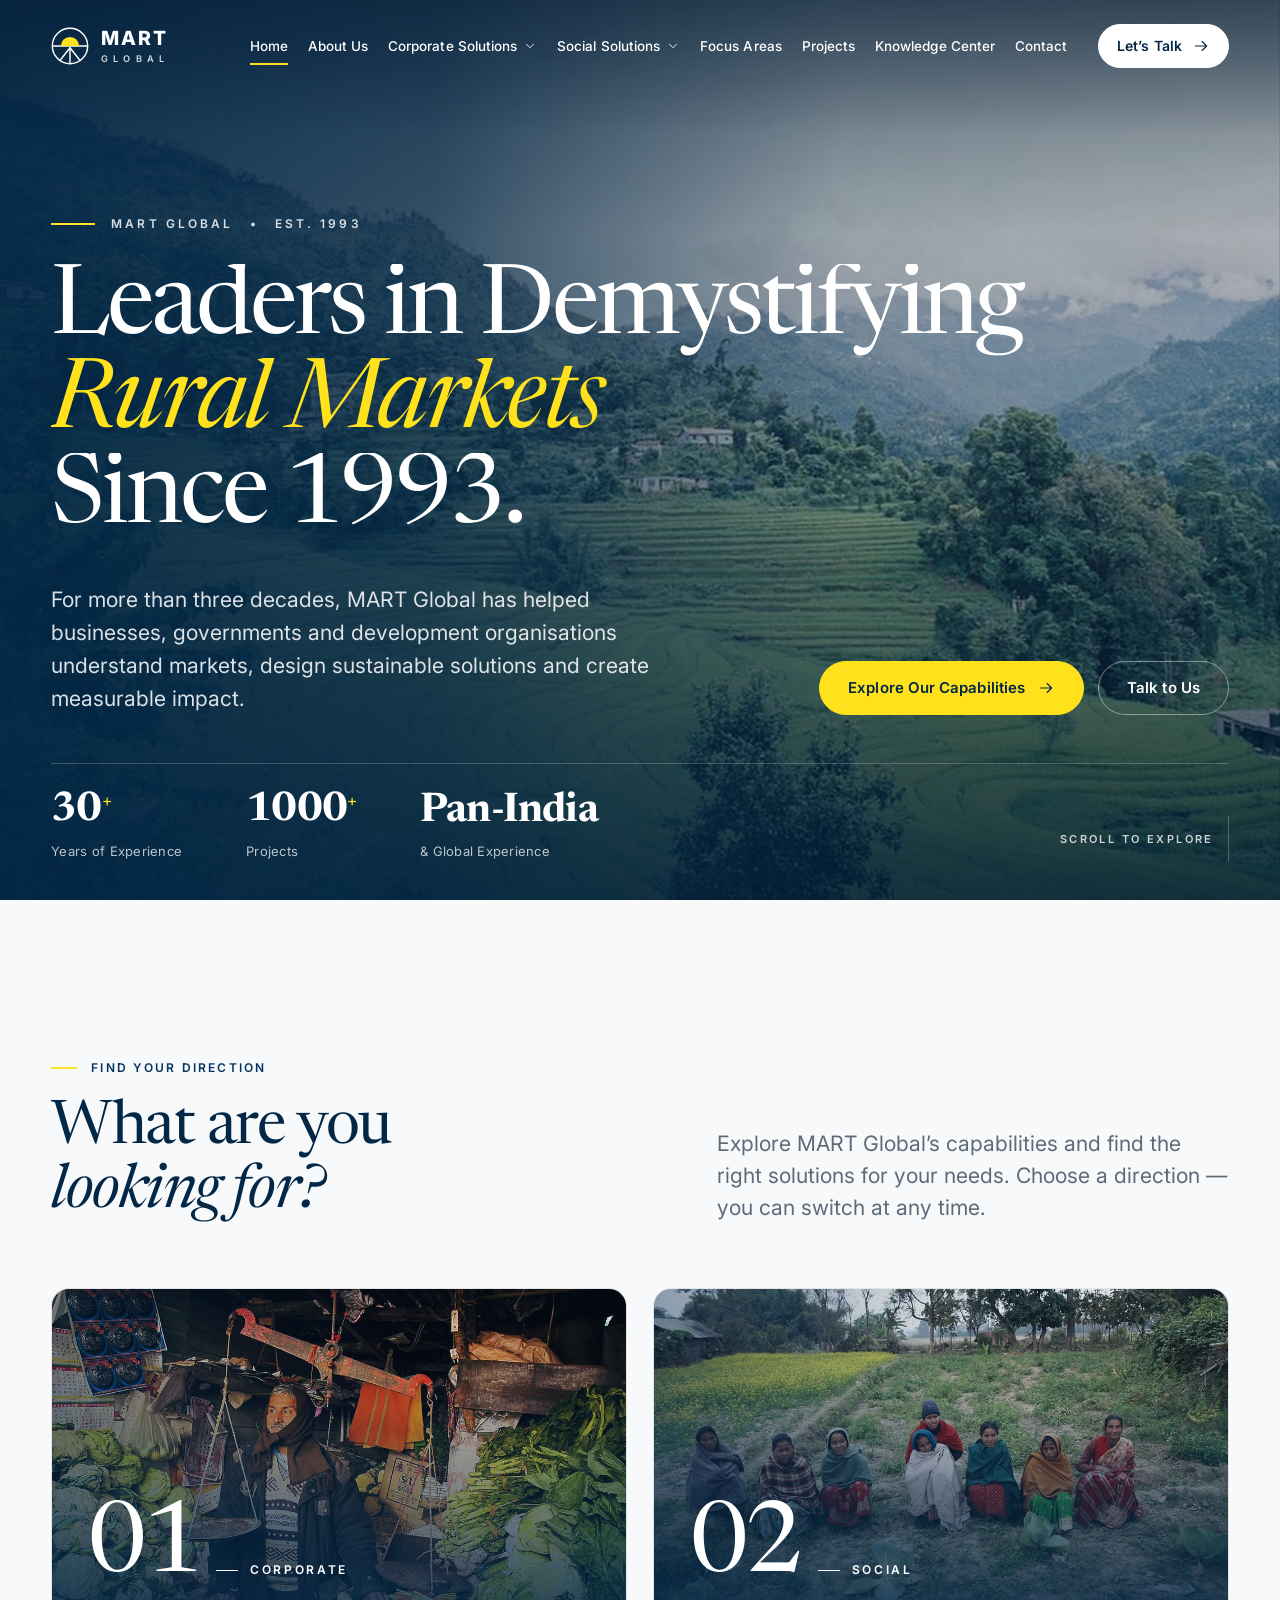
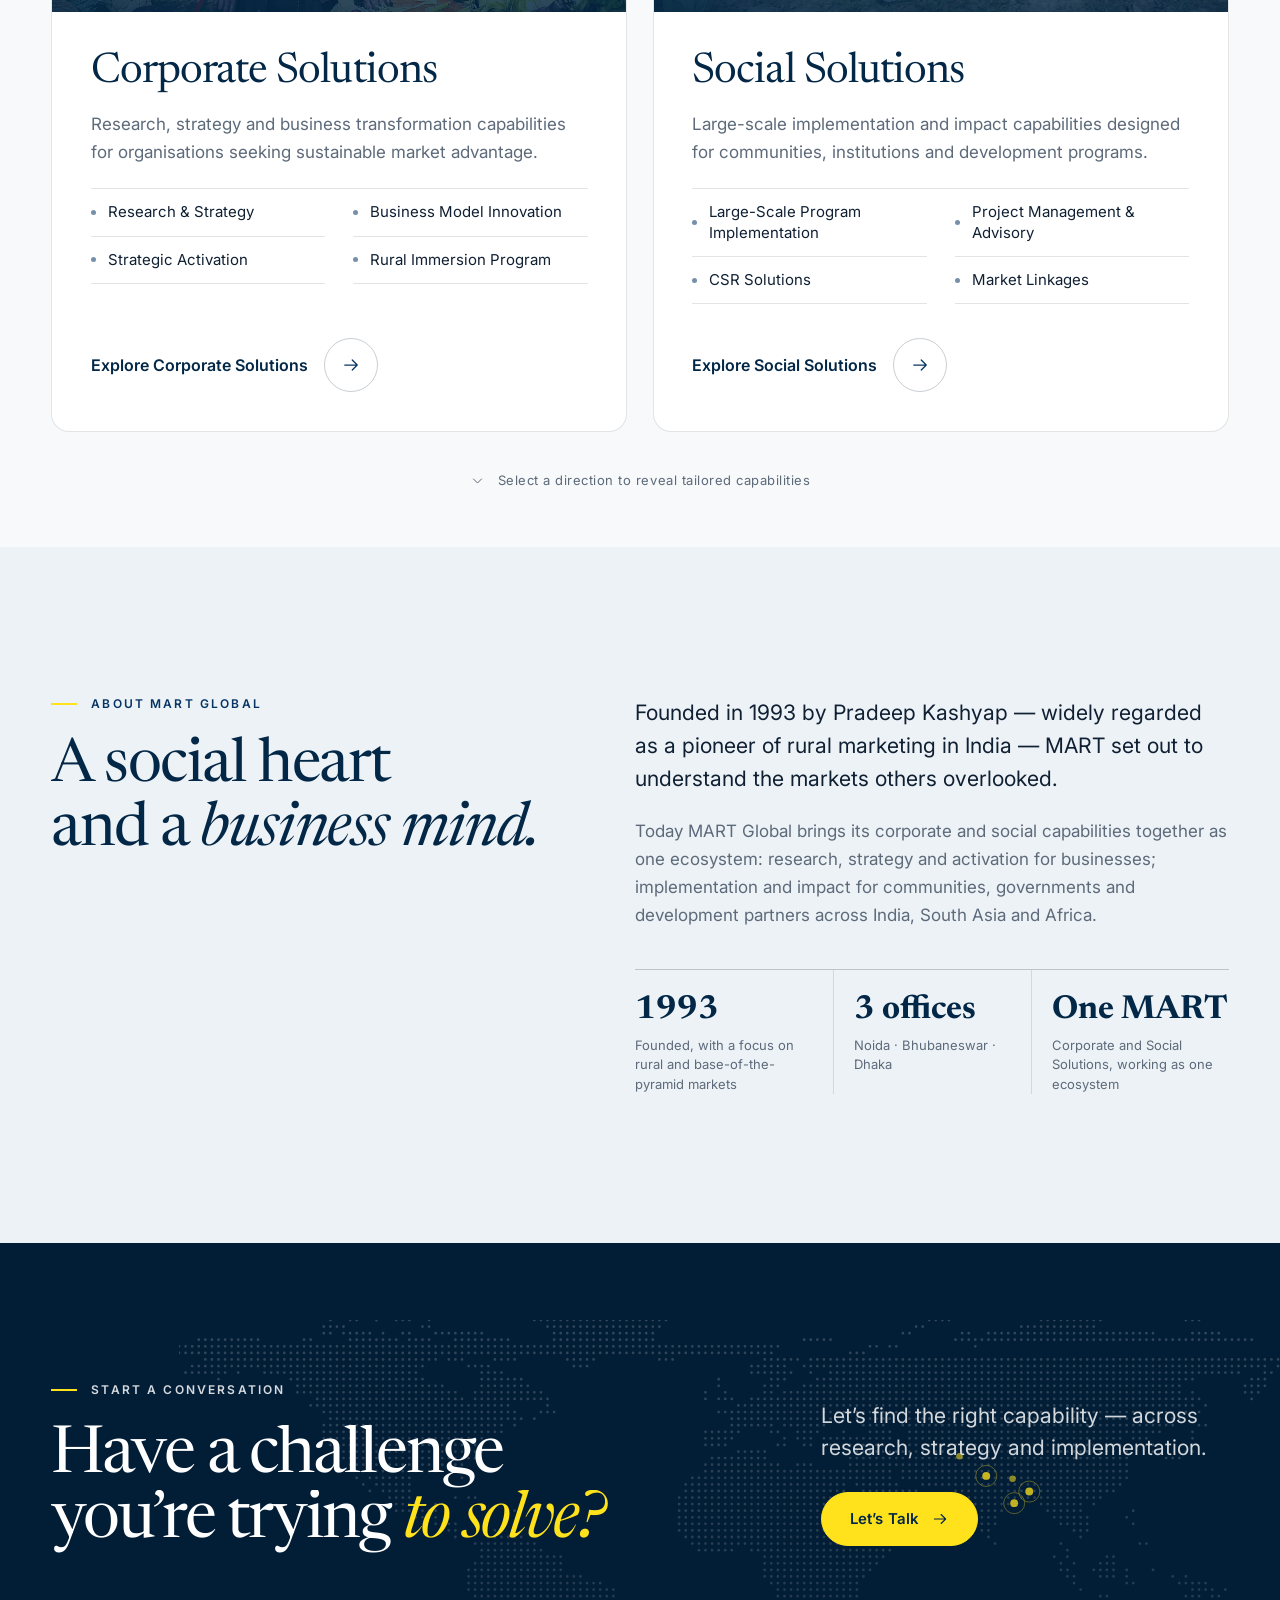
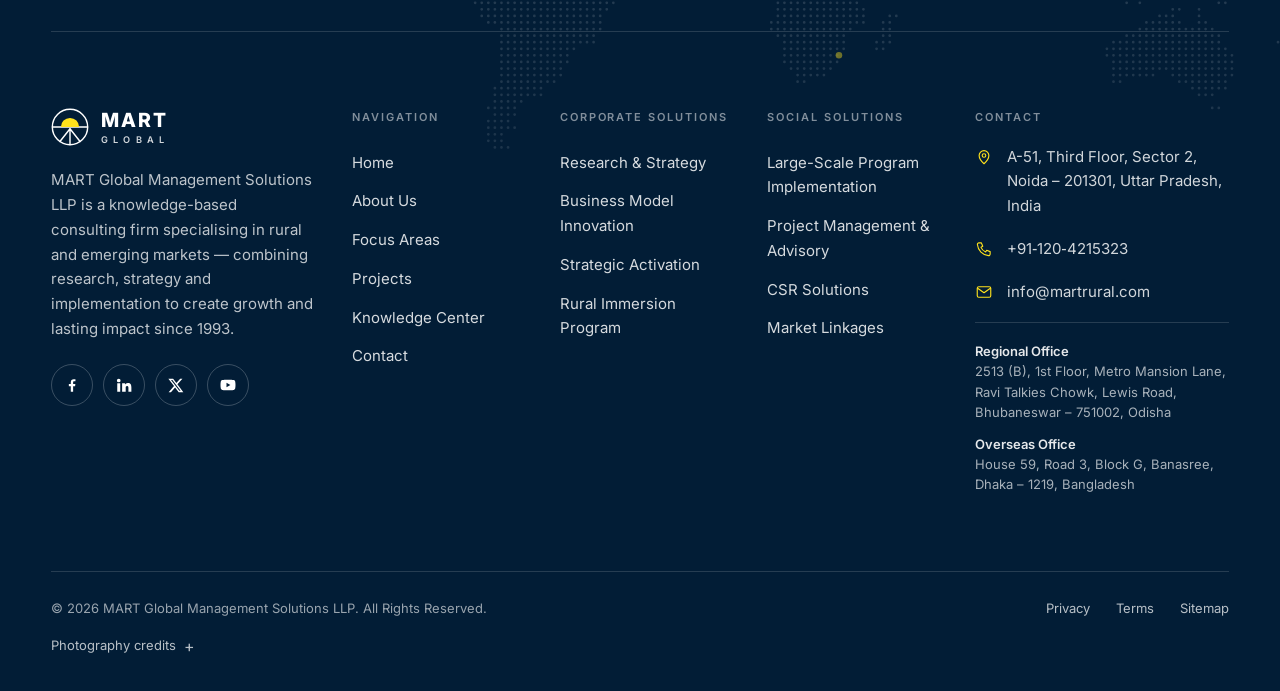
==== commit a942e8d3: "QA fixes: mask reveals, hover preview, mobile heroes, a11y and validation - Detect clip-path mask re" ====
--- a/index.html
+++ b/index.html
@@ -12,10 +12,20 @@
   <meta property="og:description" content="MART Global Management Solutions LLP helps businesses, governments and development organisations understand rural and emerging markets, design sustainable solutions and create measurable impact.">
   <meta property="og:image" content="assets/images/hero-rural-market.webp">
   <link rel="icon" href="assets/icons/favicon.svg" type="image/svg+xml">
-  <link rel="preload" href="assets/fonts/newsreader-latin.woff2" as="font" type="font/woff2" crossorigin>
-  <link rel="preload" href="assets/fonts/inter-latin.woff2" as="font" type="font/woff2" crossorigin>
+  <script>
+    document.documentElement.classList.add('js');
+    // Font preloads only over http(s): file:// origins reject CORS preloads.
+    if (/^https?:$/.test(location.protocol)) {
+      ['newsreader-latin', 'inter-latin'].forEach(function (f) {
+        var l = document.createElement('link');
+        l.rel = 'preload'; l.as = 'font'; l.type = 'font/woff2'; l.crossOrigin = 'anonymous';
+        l.href = 'assets/fonts/' + f + '.woff2';
+        document.head.appendChild(l);
+      });
+    }
+  </script>
   <link rel="stylesheet" href="assets/css/style.css">
-  <script>document.documentElement.classList.add('js');</script>
+  <noscript><style>.experience__panel[hidden] { display: block !important; } .hover-preview { display: none; }</style></noscript>
 </head>
 <body class="page-home" id="top">
 <svg xmlns="http://www.w3.org/2000/svg" style="position:absolute;width:0;height:0;overflow:hidden" aria-hidden="true" focusable="false"><symbol id="i-arrow-right" viewBox="0 0 24 24" fill="none" stroke="currentColor" stroke-width="1.5" stroke-linecap="round" stroke-linejoin="round"><path d="M4.5 12h15M13.5 6l6 6-6 6"/></symbol><symbol id="i-arrow-up-right" viewBox="0 0 24 24" fill="none" stroke="currentColor" stroke-width="1.5" stroke-linecap="round" stroke-linejoin="round"><path d="M7 17 17 7M8.5 7H17v8.5"/></symbol><symbol id="i-chevron-down" viewBox="0 0 24 24" fill="none" stroke="currentColor" stroke-width="1.5" stroke-linecap="round" stroke-linejoin="round"><path d="m6 9 6 6 6-6"/></symbol><symbol id="i-plus" viewBox="0 0 24 24" fill="none" stroke="currentColor" stroke-width="1.5" stroke-linecap="round" stroke-linejoin="round"><path d="M12 5v14M5 12h14"/></symbol><symbol id="i-close" viewBox="0 0 24 24" fill="none" stroke="currentColor" stroke-width="1.5" stroke-linecap="round" stroke-linejoin="round"><path d="M6 6l12 12M18 6 6 18"/></symbol><symbol id="i-phone" viewBox="0 0 24 24" fill="none" stroke="currentColor" stroke-width="1.5" stroke-linecap="round" stroke-linejoin="round"><path d="M5.2 3.8h3.3l1.8 4.6-2.3 1.4a11.5 11.5 0 0 0 6.2 6.2l1.4-2.3 4.6 1.8v3.3a2 2 0 0 1-2.2 2A16.3 16.3 0 0 1 3.2 6a2 2 0 0 1 2-2.2Z"/></symbol><symbol id="i-mail" viewBox="0 0 24 24" fill="none" stroke="currentColor" stroke-width="1.5" stroke-linecap="round" stroke-linejoin="round"><rect x="3" y="5" width="18" height="14" rx="2"/><path d="m3.5 7 8.5 6 8.5-6"/></symbol><symbol id="i-map-pin" viewBox="0 0 24 24" fill="none" stroke="currentColor" stroke-width="1.5" stroke-linecap="round" stroke-linejoin="round"><path d="M12 21s-6.5-5.8-6.5-11a6.5 6.5 0 0 1 13 0c0 5.2-6.5 11-6.5 11Z"/><circle cx="12" cy="10" r="2.4"/></symbol><symbol id="i-globe" viewBox="0 0 24 24" fill="none" stroke="currentColor" stroke-width="1.5" stroke-linecap="round" stroke-linejoin="round"><circle cx="12" cy="12" r="9"/><path d="M3 12h18M12 3c2.5 2.6 3.8 5.6 3.8 9s-1.3 6.4-3.8 9c-2.5-2.6-3.8-5.6-3.8-9S9.5 5.6 12 3Z"/></symbol><symbol id="i-radar" viewBox="0 0 24 24" fill="none" stroke="currentColor" stroke-width="1.5" stroke-linecap="round" stroke-linejoin="round"><circle cx="12" cy="12" r="9"/><circle cx="12" cy="12" r="5"/><path d="m12 12 5.5-5.5"/><circle cx="12" cy="12" r="1.2"/></symbol><symbol id="i-institution" viewBox="0 0 24 24" fill="none" stroke="currentColor" stroke-width="1.5" stroke-linecap="round" stroke-linejoin="round"><path d="M3 9.5 12 4l9 5.5M5 10.5v7M9.7 10.5v7M14.3 10.5v7M19 10.5v7M3 20h18"/></symbol><symbol id="i-megaphone" viewBox="0 0 24 24" fill="none" stroke="currentColor" stroke-width="1.5" stroke-linecap="round" stroke-linejoin="round"><path d="M4 10.2v3.6c0 .6.4 1 1 1h2.2L13 19V5L7.2 9.2H5c-.6 0-1 .4-1 1Z"/><path d="M16.5 9.2a4 4 0 0 1 0 5.6M19 6.7a7.6 7.6 0 0 1 0 10.6"/></symbol><symbol id="i-flag" viewBox="0 0 24 24" fill="none" stroke="currentColor" stroke-width="1.5" stroke-linecap="round" stroke-linejoin="round"><path d="M5.5 21V3.8M5.5 4.5h11.8l-2.3 4 2.3 4H5.5"/></symbol><symbol id="i-sprout" viewBox="0 0 24 24" fill="none" stroke="currentColor" stroke-width="1.5" stroke-linecap="round" stroke-linejoin="round"><path d="M12 21v-8.5M12 12.5c0-4.3 3-7.3 8-7.3 0 5-3 7.3-8 7.3ZM12 14.5c0-3.1-2.6-5.4-7-5.4 0 3.9 2.6 5.4 7 5.4Z"/></symbol><symbol id="i-people" viewBox="0 0 24 24" fill="none" stroke="currentColor" stroke-width="1.5" stroke-linecap="round" stroke-linejoin="round"><circle cx="12" cy="7.5" r="2.6"/><circle cx="5.3" cy="9.6" r="2"/><circle cx="18.7" cy="9.6" r="2"/><path d="M7.8 19.5c0-2.4 1.9-4.3 4.2-4.3s4.2 1.9 4.2 4.3M2.3 18.5c0-1.9 1.4-3.4 3.1-3.4.9 0 1.7.4 2.3 1M21.7 18.5c0-1.9-1.4-3.4-3.1-3.4-.9 0-1.7.4-2.3 1"/></symbol><symbol id="i-woman-spark" viewBox="0 0 24 24" fill="none" stroke="currentColor" stroke-width="1.5" stroke-linecap="round" stroke-linejoin="round"><circle cx="10" cy="7.5" r="3.2"/><path d="M3.8 20.5c0-3.5 2.8-6.3 6.2-6.3s6.2 2.8 6.2 6.3M18.5 3.5v5M16 6h5"/></symbol><symbol id="i-cap" viewBox="0 0 24 24" fill="none" stroke="currentColor" stroke-width="1.5" stroke-linecap="round" stroke-linejoin="round"><path d="m2.5 9.2 9.5-4.7 9.5 4.7-9.5 4.7Z"/><path d="M6.3 11.2v4.6c0 1.6 2.6 3 5.7 3s5.7-1.4 5.7-3v-4.6M21.5 9.2v5.5"/></symbol><symbol id="i-wallet" viewBox="0 0 24 24" fill="none" stroke="currentColor" stroke-width="1.5" stroke-linecap="round" stroke-linejoin="round"><path d="M4 7.5V6.3C4 5 5 4 6.3 4h10.4M4 7.5h15a1 1 0 0 1 1 1V19a1 1 0 0 1-1 1H5a1 1 0 0 1-1-1V7.5Z"/><path d="M15.5 13.8h2"/></symbol><symbol id="i-tree" viewBox="0 0 24 24" fill="none" stroke="currentColor" stroke-width="1.5" stroke-linecap="round" stroke-linejoin="round"><path d="M5.5 18.5C5.5 10.6 11.3 4.8 19.5 4.5c-.3 8.2-6.1 14-14 14Z"/><path d="M5.5 18.5 14 10M4 20l1.5-1.5"/></symbol><symbol id="i-mobile" viewBox="0 0 24 24" fill="none" stroke="currentColor" stroke-width="1.5" stroke-linecap="round" stroke-linejoin="round"><rect x="6.8" y="2.8" width="10.4" height="18.4" rx="2.2"/><path d="M10.8 18h2.4"/></symbol><symbol id="i-stall" viewBox="0 0 24 24" fill="none" stroke="currentColor" stroke-width="1.5" stroke-linecap="round" stroke-linejoin="round"><path d="M3.5 9 5.4 4h13.2l1.9 5M3.5 9h17c0 1.7-1.3 3-2.8 3s-2.9-1.3-2.9-3c0 1.7-1.3 3-2.8 3S9.2 10.7 9.2 9c0 1.7-1.3 3-2.9 3S3.5 10.7 3.5 9ZM5.2 12v8.5h13.6V12M10 20.5v-4.5h4v4.5"/></symbol><symbol id="i-handshake" viewBox="0 0 24 24" fill="none" stroke="currentColor" stroke-width="1.5" stroke-linecap="round" stroke-linejoin="round"><path d="m2.5 11 3.6-3.6 3.4 1.2 2-1.6c.8-.6 1.9-.6 2.7 0l3.2 2.6 2.6-.4M2.5 11l2 2M21.5 10.6l-2.3 2.7M7 13.5l3.1 3a1.3 1.3 0 0 0 1.9-1.9M9.2 12.2l3.9 3.7a1.3 1.3 0 0 0 1.9-1.8l-2.6-2.6M12.3 11.4l2.9 2.8a1.3 1.3 0 0 0 1.9-1.8L14 9.3"/></symbol><symbol id="i-chart" viewBox="0 0 24 24" fill="none" stroke="currentColor" stroke-width="1.5" stroke-linecap="round" stroke-linejoin="round"><path d="M4 20V4M4 20h16M8 16v-4M12 16V8M16 16v-6"/></symbol><symbol id="i-target" viewBox="0 0 24 24" fill="none" stroke="currentColor" stroke-width="1.5" stroke-linecap="round" stroke-linejoin="round"><circle cx="12" cy="12" r="8.5"/><circle cx="12" cy="12" r="4.5"/><circle cx="12" cy="12" r="1"/></symbol><symbol id="i-spark" viewBox="0 0 24 24" fill="none" stroke="currentColor" stroke-width="1.5" stroke-linecap="round" stroke-linejoin="round"><path d="M12 3v4M12 17v4M3 12h4M17 12h4M5.6 5.6l2.8 2.8M15.6 15.6l2.8 2.8M5.6 18.4l2.8-2.8M15.6 8.4l2.8-2.8"/></symbol><symbol id="i-linkedin" viewBox="0 0 24 24" fill="currentColor"><path d="M4.98 3.5a2.48 2.48 0 1 1 0 4.96 2.48 2.48 0 0 1 0-4.96ZM3 9.75h3.96V21H3V9.75Zm6.5 0h3.8v1.54h.05c.53-1 1.82-2.05 3.75-2.05 4 0 4.74 2.63 4.74 6.06V21h-3.95v-5.06c0-1.2-.02-2.76-1.68-2.76-1.68 0-1.94 1.31-1.94 2.67V21H9.5V9.75Z"/></symbol><symbol id="i-facebook" viewBox="0 0 24 24" fill="currentColor"><path d="M13.5 21v-7.5h2.6l.4-3h-3V8.6c0-.87.25-1.46 1.5-1.46h1.6V4.46A21 21 0 0 0 14.27 4.3c-2.3 0-3.87 1.4-3.87 3.98v2.22H7.8v3h2.6V21h3.1Z"/></symbol><symbol id="i-x" viewBox="0 0 24 24" fill="currentColor"><path d="M17.53 3.5h3.07l-6.7 7.66 7.88 10.34h-6.17l-4.83-6.32-5.53 6.32H2.18l7.17-8.2L1.8 3.5h6.33l4.37 5.78 5.03-5.78Zm-1.08 16.18h1.7L7.18 5.22H5.35l11.1 14.46Z"/></symbol><symbol id="i-youtube" viewBox="0 0 24 24" fill="currentColor"><path d="M21.6 7.2a2.5 2.5 0 0 0-1.76-1.77C18.3 5 12 5 12 5s-6.3 0-7.84.43A2.5 2.5 0 0 0 2.4 7.2 26 26 0 0 0 2 12a26 26 0 0 0 .4 4.8 2.5 2.5 0 0 0 1.76 1.77C5.7 19 12 19 12 19s6.3 0 7.84-.43a2.5 2.5 0 0 0 1.76-1.77A26 26 0 0 0 22 12a26 26 0 0 0-.4-4.8ZM10 15V9l5.2 3L10 15Z"/></symbol><symbol id="i-instagram" viewBox="0 0 24 24" fill="none" stroke="currentColor" stroke-width="1.6" stroke-linecap="round" stroke-linejoin="round"><rect x="3.5" y="3.5" width="17" height="17" rx="5"/><circle cx="12" cy="12" r="4"/><circle cx="17.3" cy="6.7" r=".6" fill="currentColor"/></symbol></svg>
@@ -68,7 +78,7 @@
       <div class="mega__intro">
         <p class="eyebrow stagger-item" style="--i:0">Corporate Solutions</p>
         <p class="mega__title stagger-item" style="--i:1">Insight, strategy and activation for emerging markets.</p>
-        <p class="stagger-item" style="--i:2">Research, strategy and business transformation capabilities for organisations seeking sustainable market advantage.</p>
+        <p class="mega__text stagger-item" style="--i:2">Research, strategy and business transformation capabilities for organisations seeking sustainable market advantage.</p>
         <a class="link-arrow stagger-item" style="--i:3" href="index.html#corporate">Explore Corporate Solutions <svg class="icon" aria-hidden="true" focusable="false"><use href="#i-arrow-right"></use></svg></a>
       </div>
       <ul class="mega__services">
@@ -124,7 +134,7 @@
       <div class="mega__intro">
         <p class="eyebrow stagger-item" style="--i:0">Social Solutions</p>
         <p class="mega__title stagger-item" style="--i:1">Implementation and impact, at scale.</p>
-        <p class="stagger-item" style="--i:2">Large-scale implementation and impact capabilities designed for communities, institutions and development programs.</p>
+        <p class="mega__text stagger-item" style="--i:2">Large-scale implementation and impact capabilities designed for communities, institutions and development programs.</p>
         <a class="link-arrow stagger-item" style="--i:3" href="index.html#social">Explore Social Solutions <svg class="icon" aria-hidden="true" focusable="false"><use href="#i-arrow-right"></use></svg></a>
       </div>
       <ul class="mega__services">
@@ -177,7 +187,7 @@
 <div class="mega-scrim" data-mega-scrim aria-hidden="true"></div>
 
 <!-- Full-screen mobile menu -->
-<div class="mobile-menu" id="mobile-menu" data-mobile-menu inert aria-label="Site menu">
+<div class="mobile-menu" id="mobile-menu" data-mobile-menu inert role="dialog" aria-modal="true" aria-label="Site menu">
   <nav aria-label="Mobile">
     <ul class="mobile-menu__list">
       <li style="--i:0"><a class="m-link" href="#top" aria-current="page">Home</a></li>
@@ -219,7 +229,7 @@
   <div class="mobile-menu__foot">
     <a class="btn btn--yellow" href="#contact">Let’s Talk <svg class="icon" aria-hidden="true" focusable="false"><use href="#i-arrow-right"></use></svg></a>
     <div class="mobile-menu__contact">
-      <a href="tel:+911204215323">+91-120-4215323</a>
+      <a href="tel:+911204215323">+91&#8209;120&#8209;4215323</a>
       <a href="mailto:info@martrural.com">info@martrural.com</a>
       <span>A-51, Third Floor, Sector 2, Noida – 201301</span>
     </div>
@@ -441,7 +451,7 @@
             <p class="muted measure-narrow reveal-up">Three decades in India’s most complex markets have given us depth across the sectors that shape rural and emerging economies.</p>
           </div>
           <div class="focus__body" data-focus>
-            <ul class="chips stagger-group" aria-label="Focus areas">
+            <ul class="chips stagger-group">
               <li class="reveal-up"><button class="chip" type="button" aria-pressed="true" data-detail="Input demand, farmer behaviour, crop economics and agricultural value chains.">Agriculture</button></li>
               <li class="reveal-up"><button class="chip" type="button" aria-pressed="false" data-detail="Distribution, weekly haats, retail networks and consumption across rural India.">Rural Markets</button></li>
               <li class="reveal-up"><button class="chip" type="button" aria-pressed="false" data-detail="Shoppers, brands and categories across emerging consumer segments.">Consumer Markets</button></li>
@@ -898,7 +908,7 @@
           <span class="brand__word"><span class="brand__name">MART</span><span class="brand__sub">Global</span></span>
         </a>
         <p class="footer__about">MART Global Management Solutions LLP is a knowledge-based consulting firm specialising in rural and emerging markets — combining research, strategy and implementation to create growth and lasting impact since 1993.</p>
-        <div class="social" aria-label="MART Global on social media">
+        <div class="social" role="group" aria-label="MART Global on social media">
           <a href="https://www.facebook.com/martrural" target="_blank" rel="noopener" aria-label="Facebook"><svg class="icon" aria-hidden="true" focusable="false"><use href="#i-facebook"></use></svg></a>
           <a href="#" data-soon="Social profile links will be confirmed by MART before launch." aria-label="LinkedIn"><svg class="icon" aria-hidden="true" focusable="false"><use href="#i-linkedin"></use></svg></a>
           <a href="#" data-soon="Social profile links will be confirmed by MART before launch." aria-label="X (Twitter)"><svg class="icon" aria-hidden="true" focusable="false"><use href="#i-x"></use></svg></a>
@@ -942,7 +952,7 @@
         <p class="footer__title">Contact</p>
         <address class="footer__contact">
           <div class="footer__contact-row"><svg class="icon" aria-hidden="true" focusable="false"><use href="#i-map-pin"></use></svg><span><strong class="visually-hidden">Corporate Office: </strong>A-51, Third Floor, Sector 2,<br>Noida – 201301, Uttar Pradesh, India</span></div>
-          <div class="footer__contact-row"><svg class="icon" aria-hidden="true" focusable="false"><use href="#i-phone"></use></svg><a href="tel:+911204215323">+91-120-4215323</a></div>
+          <div class="footer__contact-row"><svg class="icon" aria-hidden="true" focusable="false"><use href="#i-phone"></use></svg><a href="tel:+911204215323">+91&#8209;120&#8209;4215323</a></div>
           <div class="footer__contact-row"><svg class="icon" aria-hidden="true" focusable="false"><use href="#i-mail"></use></svg><a href="mailto:info@martrural.com">info@martrural.com</a></div>
           <div class="footer__offices">
             <p><strong>Regional Office</strong>2513 (B), 1st Floor, Metro Mansion Lane, Ravi Talkies Chowk, Lewis Road, Bhubaneswar – 751002, Odisha</p>
--- a/assets/css/style.css
+++ b/assets/css/style.css
@@ -711,7 +711,7 @@
   letter-spacing: -0.018em;
   color: var(--navy-deep);
 }
-.mega__intro p { color: var(--muted); font-size: var(--fs-small); max-width: 34ch; }
+.mega__text { color: var(--muted); font-size: var(--fs-small); max-width: 34ch; }
 .mega__services { border-top: 1px solid var(--line); }
 .mega-item {
   position: relative;
@@ -2932,9 +2932,9 @@
   transition: transform 450ms var(--ease-out), border-color 450ms var(--ease-out), box-shadow 450ms var(--ease-out);
 }
 .fw-panel--tl,
-.fw-panel--tr { padding-bottom: clamp(56px, 7vw, 128px); }
+.fw-panel--tr { padding-bottom: clamp(96px, 11.5vw, 176px); }
 .fw-panel--bl,
-.fw-panel--br { padding-top: clamp(56px, 7vw, 128px); }
+.fw-panel--br { padding-top: clamp(96px, 11.5vw, 176px); }
 .fw-panel__head { display: flex; align-items: center; gap: 18px; }
 .fw-panel__icon {
   display: grid;
@@ -3408,6 +3408,15 @@
   text-transform: none;
 }
 .eco-dot { fill: var(--yellow); }
+.eco-num { display: none; }
+.eco-num circle { fill: var(--navy-deep); stroke: var(--yellow); stroke-width: 1.5; }
+.eco-num text {
+  fill: var(--yellow);
+  font-family: var(--font-sans);
+  font-size: 19px;
+  font-weight: 600;
+  letter-spacing: 0.04em;
+}
 .js .eco-ring {
   stroke-dasharray: var(--len) var(--len);
   stroke-dashoffset: var(--len);
@@ -3806,6 +3815,9 @@
   .vflow__intro,
   .model__intro,
   .editorial__head { position: static; }
+  .choice__list { grid-template-columns: minmax(0, 1fr); }
+  .hero__row { grid-template-columns: minmax(0, 1fr); }
+  .hero__lead { max-width: 56ch; }
   .xp-intro__grid--social .collage { order: 1; }
 
   .collage { max-width: 760px; }
@@ -3941,10 +3953,17 @@
   .pr-item.is-active .pr-item__icon { transform: rotate(-90deg); }
 
   .eco__diagram { max-width: 520px; }
+  .model__counter { display: none; }
+  .fw-core { order: -1; }
+
+  /* Split hero: image first, content below */
+  .page-hero--split .page-hero__media { order: -1; aspect-ratio: 16 / 10; }
+  .page-hero--split .page-hero__content { padding-top: 40px; }
+  .page-hero--split .page-hero__top { padding-bottom: 36px; }
 
   .page-hero--split { grid-template-columns: minmax(0, 1fr); min-height: 0; }
   .page-hero__content {
-    padding: calc(var(--header-h) + 48px) var(--gutter) 56px;
+    padding: calc(var(--header-h) + 48px) var(--gutter) 64px;
   }
   .page-hero__content::after { display: none; }
   .page-hero__media { aspect-ratio: 16 / 10; }
@@ -4029,10 +4048,32 @@
   .story { min-height: 0; }
   .story__inner { padding-block: 112px 80px; }
 
-  .page-hero--full { min-height: max(100svh, 640px); }
+  .page-hero--split .page-hero__media { aspect-ratio: 4 / 3.3; }
+  .page-hero--full { display: block; min-height: 0; }
+  .page-hero--full .page-hero__media {
+    position: relative;
+    inset: auto;
+    height: 86vw;
+    min-height: 320px;
+  }
+  .page-hero--full .page-hero__media picture,
+  .page-hero--full .page-hero__media img { position: absolute; inset: 0; }
   .page-hero--full .page-hero__overlay {
-    background: linear-gradient(180deg, rgba(3, 39, 70, 0.6) 0%, rgba(3, 39, 70, 0.45) 30%, rgba(3, 39, 70, 0.88) 64%, rgba(2, 24, 45, 0.97) 100%);
+    inset: 0 0 auto 0;
+    height: max(86vw, 320px);
+    background: linear-gradient(180deg, rgba(2, 24, 45, 0.55) 0%, rgba(3, 39, 70, 0.12) 30%, rgba(3, 39, 70, 0.2) 62%, var(--navy-deep) 100%);
   }
+  .page-hero--full .page-hero__inner { min-height: 0; padding-top: 8px; padding-bottom: 64px; }
+  .page-hero__bottom { padding-top: 36px; }
+  .hero__metrics {
+    grid-template-columns: auto auto auto;
+    justify-content: space-between;
+    align-items: start;
+    column-gap: 16px;
+  }
+  .metric__value { white-space: nowrap; font-size: 1.7rem; }
+  .eco-label:not(.eco-label--core) { display: none; }
+  .eco-num { display: inline; }
   .page-hero__actions .btn,
   .cta-band__actions .btn { flex: 1 1 auto; }
 
@@ -4051,7 +4092,7 @@
 @media (max-width: 480px) {
   .btn { min-height: 52px; padding: 0 22px; }
   .hero__metrics { grid-template-columns: repeat(3, minmax(0, 1fr)); }
-  .metric__value { font-size: 1.65rem; }
+  .metric__value { font-size: 1.5rem; }
   .choice__marker { gap: 12px; }
   .chip { font-size: 1.15rem; }
   .eco__legend li { grid-template-columns: 40px minmax(0, 1fr); }
